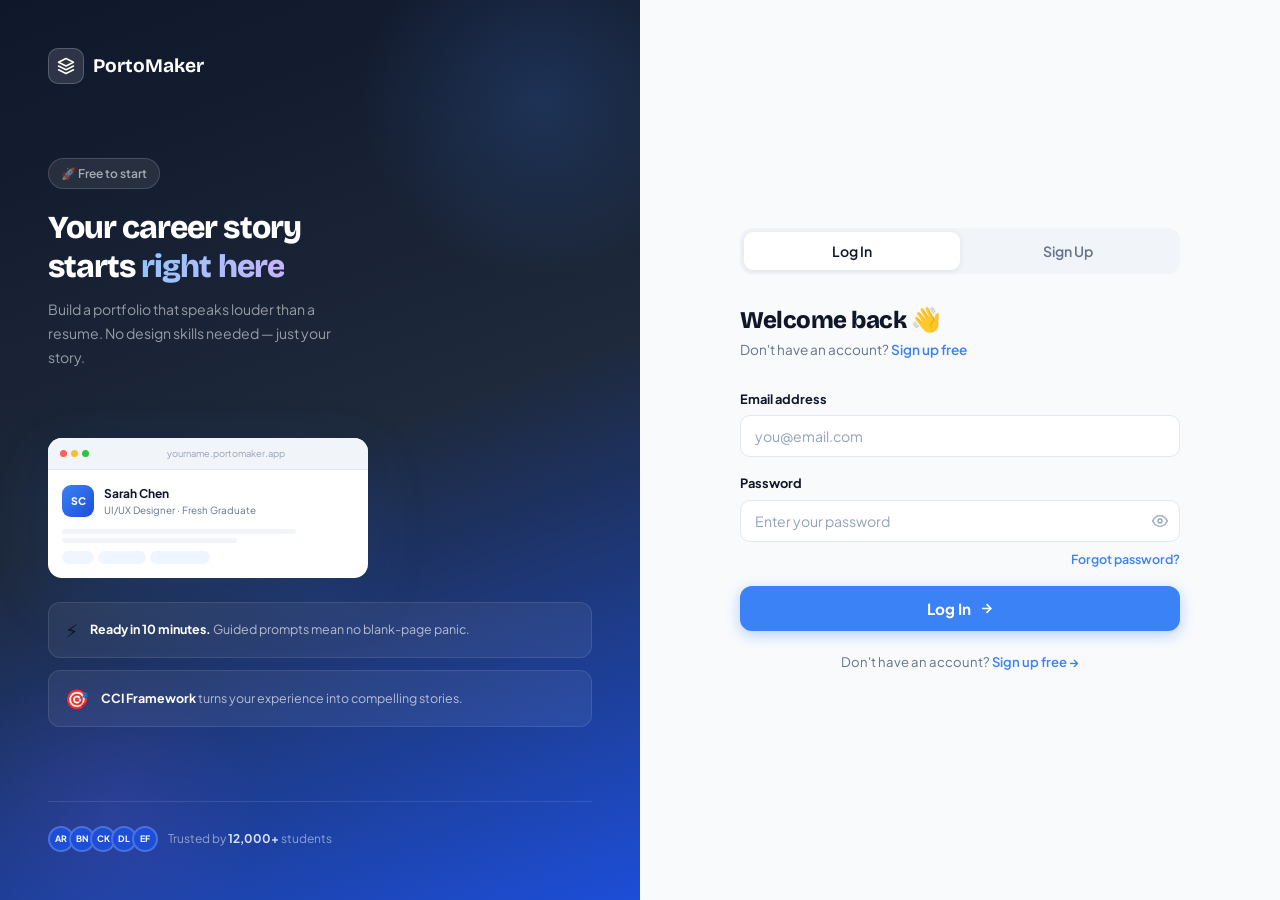
==== index.html @ b97ae179 "Add files via upload" ====
<!DOCTYPE html>
<html lang="en">
<head>
  <meta charset="UTF-8">
  <meta name="viewport" content="width=device-width, initial-scale=1.0">
  <title>Login / Sign Up — PortoMaker</title>
  <link rel="preconnect" href="https://fonts.googleapis.com">
  <link href="https://fonts.googleapis.com/css2?family=Plus+Jakarta+Sans:wght@300;400;500;600;700;800&family=Bricolage+Grotesque:opsz,wght@12..96,400;12..96,600;12..96,700;12..96,800&display=swap" rel="stylesheet">
  <link rel="stylesheet" href="style.css">
</head>
<body>
<div class="auth-wrap">

  <!-- LEFT SIDE -->
  <div class="auth-left">
    <a href="index.html" class="auth-logo">
      <div class="auth-logo-icon">
        <svg viewBox="0 0 24 24"><path d="M12 2L2 7l10 5 10-5-10-5zM2 17l10 5 10-5M2 12l10 5 10-5"/></svg>
      </div>
      PortoMaker
    </a>
    <div class="auth-left-content">
      <div class="auth-left-tag">🚀 Free to start</div>
      <h2 class="auth-left-title">Your career story<br>starts <span class="hi">right here</span></h2>
      <p class="auth-left-sub">Build a portfolio that speaks louder than a resume. No design skills needed — just your story.</p>
      <div class="auth-mockup">
        <div class="mock-bar-sm">
          <div class="mock-dots-sm">
            <div class="mock-dot-sm"></div>
            <div class="mock-dot-sm"></div>
            <div class="mock-dot-sm"></div>
          </div>
          <span style="font-size:0.58rem;color:var(--text-light);flex:1;text-align:center">yourname.portomaker.app</span>
        </div>
        <div class="mock-body-sm">
          <div class="mock-profile-row">
            <div class="mock-av">SC</div>
            <div>
              <div class="mock-pname">Sarah Chen</div>
              <div class="mock-prole">UI/UX Designer · Fresh Graduate</div>
            </div>
          </div>
          <div class="mock-bar-sm-line mock-bar-sm-line--80"></div>
          <div class="mock-bar-sm-line mock-bar-sm-line--60"></div>
          <div class="mock-chips-sm">
            <div class="mock-chip-sm mock-chip-sm--s"></div>
            <div class="mock-chip-sm mock-chip-sm--m"></div>
            <div class="mock-chip-sm mock-chip-sm--l"></div>
          </div>
        </div>
      </div>
      <div class="auth-social-proof" style="margin-top:24px">
        <div class="proof-item">
          <div class="proof-icon">⚡</div>
          <div class="proof-text"><strong>Ready in 10 minutes.</strong> Guided prompts mean no blank-page panic.</div>
        </div>
        <div class="proof-item">
          <div class="proof-icon">🎯</div>
          <div class="proof-text"><strong>CCI Framework</strong> turns your experience into compelling stories.</div>
        </div>
      </div>
    </div>
    <div class="auth-left-bottom">
      <div class="auth-avatars">
        <div class="auth-avatar-stack">
          <div class="auth-avatar-sm">AR</div>
          <div class="auth-avatar-sm">BN</div>
          <div class="auth-avatar-sm">CK</div>
          <div class="auth-avatar-sm">DL</div>
          <div class="auth-avatar-sm">EF</div>
        </div>
        <span class="auth-trust-text">Trusted by <strong>12,000+</strong> students</span>
      </div>
    </div>
  </div>

  <!-- RIGHT SIDE -->
  <div class="auth-right">
    <div class="auth-box">

      <!-- Tabs -->
      <div class="auth-tabs">
        <button class="auth-tab active" id="tabLogin" onclick="switchTab('login')">Log In</button>
        <button class="auth-tab" id="tabSignup" onclick="switchTab('signup')">Sign Up</button>
      </div>

      <!-- LOGIN FORM -->
      <div class="auth-form active" id="loginForm">
        <h2 class="auth-form-title">Welcome back 👋</h2>
        <p class="auth-form-sub">Don't have an account? <a href="#" onclick="switchTab('signup')">Sign up free</a></p>
        <div class="alert error" id="loginAlert"></div>
        <div class="input-group">
          <label class="input-label" for="loginEmail">Email address</label>
          <div class="input-wrap">
            <input class="input-field" type="email" id="loginEmail" placeholder="you@email.com" autocomplete="email">
          </div>
        </div>
        <div class="input-group">
          <label class="input-label" for="loginPassword">Password</label>
          <div class="input-wrap">
            <input class="input-field" type="password" id="loginPassword" placeholder="Enter your password" autocomplete="current-password">
            <span class="input-icon" onclick="togglePassword('loginPassword', this)">
              <svg fill="none" stroke="currentColor" stroke-width="2" viewBox="0 0 24 24">
                <path d="M1 12s4-8 11-8 11 8 11 8-4 8-11 8-11-8-11-8z"/><circle cx="12" cy="12" r="3"/>
              </svg>
            </span>
          </div>
        </div>
        <div class="forgot-row">
          <a href="#" class="forgot-link" onclick="handleForgotPassword(event)">Forgot password?</a>
        </div>
        <button class="btn-submit" id="loginBtn" onclick="handleLogin()">
          Log In
          <svg fill="none" stroke="currentColor" stroke-width="2.5" viewBox="0 0 24 24">
            <line x1="5" y1="12" x2="19" y2="12"/><polyline points="12 5 19 12 12 19"/>
          </svg>
        </button>
        <p class="auth-switch">Don't have an account? <a href="#" onclick="switchTab('signup')">Sign up free →</a></p>
      </div>

      <!-- SIGNUP FORM -->
      <div class="auth-form" id="signupForm">
        <h2 class="auth-form-title">Create your account ✦</h2>
        <p class="auth-form-sub">Already have an account? <a href="#" onclick="switchTab('login')">Log in</a></p>
        <div class="alert error" id="signupAlert"></div>
        <div id="signupFormInner">
          <div class="input-group row">
            <div>
              <label class="input-label" for="signupFirst">First name <span style="color:var(--red)">*</span></label>
              <input class="input-field" type="text" id="signupFirst" placeholder="Sarah" autocomplete="given-name">
            </div>
            <div>
              <label class="input-label" for="signupLast">Last name</label>
              <input class="input-field" type="text" id="signupLast" placeholder="Chen" autocomplete="family-name">
            </div>
          </div>
          <div class="input-group">
            <label class="input-label" for="signupEmail">Email address <span style="color:var(--red)">*</span></label>
            <div class="input-wrap">
              <input class="input-field" type="email" id="signupEmail" placeholder="you@email.com" autocomplete="email">
            </div>
          </div>
          <div class="input-group">
            <label class="input-label" for="signupPassword">Password <span style="color:var(--red)">*</span></label>
            <div class="input-wrap">
              <input class="input-field" type="password" id="signupPassword" placeholder="At least 8 characters" autocomplete="new-password" oninput="checkStrength(this.value)">
              <span class="input-icon" onclick="togglePassword('signupPassword', this)">
                <svg fill="none" stroke="currentColor" stroke-width="2" viewBox="0 0 24 24">
                  <path d="M1 12s4-8 11-8 11 8 11 8-4 8-11 8-11-8-11-8z"/><circle cx="12" cy="12" r="3"/>
                </svg>
              </span>
            </div>
            <div class="password-strength" id="strengthWrap" style="display:none">
              <div class="strength-bar"><div class="strength-fill" id="strengthFill"></div></div>
              <div class="strength-label" id="strengthLabel"></div>
            </div>
          </div>
          <div class="terms-row">
            <div class="terms-checkbox" id="termsCheck" onclick="toggleTerms()"></div>
            <p class="terms-text">I agree to PortoMaker's <a href="#">Terms of Service</a> and <a href="#">Privacy Policy</a>.</p>
          </div>
          <button class="btn-submit" id="signupBtn" onclick="handleSignup()">
            Create My Portfolio — Free
            <svg fill="none" stroke="currentColor" stroke-width="2.5" viewBox="0 0 24 24">
              <line x1="5" y1="12" x2="19" y2="12"/><polyline points="12 5 19 12 12 19"/>
            </svg>
          </button>
          <p class="auth-switch">Already have an account? <a href="#" onclick="switchTab('login')">Log in →</a></p>
        </div>
      </div><!-- /signupForm -->

    </div><!-- /auth-box -->
  </div><!-- /auth-right -->
</div><!-- /auth-wrap -->

<script src="app.js"></script>
</body>
</html>
---- style.css ----
/* ══════════════════════════════════
   CSS CUSTOM PROPERTIES
══════════════════════════════════ */
:root {
  --blue:        #3B82F6;
  --blue-light:  #93C5FD;
  --blue-xlight: #EFF6FF;
  --blue-dark:   #1D4ED8;
  --purple:      #8B5CF6;
  --green:       #10B981;
  --green-l:     #D1FAE5;
  --red:         #EF4444;
  --red-l:       #FEE2E2;
  --text:        #0F172A;
  --text-muted:  #64748B;
  --text-light:  #94A3B8;
  --white:       #FFFFFF;
  --gray-50:     #F8FAFC;
  --gray-100:    #F1F5F9;
  --gray-200:    #E2E8F0;
  --radius:      16px;
  --shadow-md:   0 8px 32px rgba(59,130,246,0.12), 0 4px 16px rgba(0,0,0,0.06);
  --shadow-lg:   0 20px 60px rgba(59,130,246,0.15), 0 8px 24px rgba(0,0,0,0.08);
}

/* ══════════════════════════════════
   RESET & BASE
══════════════════════════════════ */
*, *::before, *::after {
  box-sizing: border-box;
  margin: 0;
  padding: 0;
}

html, body {
  min-height: 100%;
}

body {
  font-family: 'Plus Jakarta Sans', 'Inter', system-ui, -apple-system, sans-serif;
  background: var(--gray-50);
  color: var(--text);
  line-height: 1.6;
  display: flex;
}

h1, h2, h3 {
  font-family: 'Bricolage Grotesque', 'Georgia', serif;
  line-height: 1.2;
}

/* ══════════════════════════════════
   ANIMATIONS
══════════════════════════════════ */
@keyframes fadeIn {
  from { opacity: 0; transform: translateY(12px); }
  to   { opacity: 1; transform: translateY(0); }
}

@keyframes floatUp {
  0%, 100% { transform: translateY(0); }
  50%       { transform: translateY(-7px); }
}

@keyframes shimmer {
  0%   { transform: translateX(-100%); }
  100% { transform: translateX(100%); }
}

@keyframes spin {
  from { transform: rotate(0deg); }
  to   { transform: rotate(360deg); }
}

/* ══════════════════════════════════
   LAYOUT
══════════════════════════════════ */
.auth-wrap {
  display: grid;
  grid-template-columns: 1fr 1fr;
  width: 100%;
  min-height: 100vh;
}

/* ══════════════════════════════════
   LEFT SIDE
══════════════════════════════════ */
.auth-left {
  background: linear-gradient(160deg, #0F172A 0%, #1E293B 50%, #1D4ED8 100%);
  padding: 48px;
  display: flex;
  flex-direction: column;
  position: relative;
  overflow: hidden;
}

.auth-left::before {
  content: '';
  position: absolute;
  top: -80px;
  right: -80px;
  width: 360px;
  height: 360px;
  background: radial-gradient(circle, rgba(59,130,246,0.18) 0%, transparent 70%);
  border-radius: 50%;
}

.auth-left::after {
  content: '';
  position: absolute;
  bottom: -60px;
  left: -40px;
  width: 300px;
  height: 300px;
  background: radial-gradient(circle, rgba(139,92,246,0.12) 0%, transparent 70%);
  border-radius: 50%;
}

/* Logo */
.auth-logo {
  display: flex;
  align-items: center;
  gap: 9px;
  font-family: 'Bricolage Grotesque', sans-serif;
  font-weight: 700;
  font-size: 1.2rem;
  color: white;
  text-decoration: none;
  position: relative;
  z-index: 1;
}

.auth-logo-icon {
  width: 36px;
  height: 36px;
  background: rgba(255,255,255,0.12);
  border: 1px solid rgba(255,255,255,0.2);
  border-radius: 10px;
  display: flex;
  align-items: center;
  justify-content: center;
}

.auth-logo-icon svg {
  width: 18px;
  height: 18px;
  fill: none;
  stroke: white;
  stroke-width: 2;
  stroke-linecap: round;
  stroke-linejoin: round;
}

/* Left content */
.auth-left-content {
  flex: 1;
  display: flex;
  flex-direction: column;
  justify-content: center;
  position: relative;
  z-index: 1;
  padding: 40px 0;
}

.auth-left-tag {
  display: inline-flex;
  align-items: center;
  gap: 6px;
  background: rgba(255,255,255,0.08);
  border: 1px solid rgba(255,255,255,0.15);
  padding: 5px 12px;
  border-radius: 100px;
  font-size: 0.75rem;
  font-weight: 600;
  color: rgba(255,255,255,0.6);
  margin-bottom: 20px;
  width: fit-content;
}

.auth-left-title {
  font-size: clamp(1.5rem, 2.5vw, 2rem);
  font-weight: 800;
  color: white;
  letter-spacing: -0.03em;
  margin-bottom: 12px;
  line-height: 1.2;
}

.auth-left-title .hi {
  background: linear-gradient(90deg, #93C5FD, #C4B5FD);
  -webkit-background-clip: text;
  -webkit-text-fill-color: transparent;
  background-clip: text;
}

.auth-left-sub {
  font-size: 0.88rem;
  color: rgba(255,255,255,0.55);
  line-height: 1.7;
  margin-bottom: 36px;
  max-width: 320px;
}

/* Social proof */
.auth-social-proof {
  display: flex;
  flex-direction: column;
  gap: 12px;
}

.proof-item {
  display: flex;
  align-items: center;
  gap: 12px;
  background: rgba(255,255,255,0.06);
  border: 1px solid rgba(255,255,255,0.1);
  border-radius: 12px;
  padding: 12px 16px;
}

.proof-icon {
  font-size: 1.2rem;
  flex-shrink: 0;
}

.proof-text {
  font-size: 0.78rem;
  color: rgba(255,255,255,0.65);
  line-height: 1.4;
}

.proof-text strong {
  color: white;
}

/* ══════════════════════════════════
   PORTFOLIO MOCKUP
══════════════════════════════════ */
.auth-mockup {
  margin-top: 32px;
  background: white;
  border-radius: 14px;
  overflow: hidden;
  box-shadow: var(--shadow-lg);
  animation: floatUp 5s ease-in-out infinite;
  max-width: 320px;
}

.mock-bar-sm {
  background: var(--gray-100);
  padding: 8px 12px;
  display: flex;
  align-items: center;
  gap: 6px;
  border-bottom: 1px solid var(--gray-200);
}

.mock-dots-sm {
  display: flex;
  gap: 4px;
}

.mock-dot-sm {
  width: 7px;
  height: 7px;
  border-radius: 50%;
}

.mock-dot-sm:nth-child(1) { background: #FF5F57; }
.mock-dot-sm:nth-child(2) { background: #FFBD2E; }
.mock-dot-sm:nth-child(3) { background: #28C840; }

.mock-body-sm {
  padding: 14px;
}

.mock-profile-row {
  display: flex;
  align-items: center;
  gap: 10px;
  margin-bottom: 10px;
}

.mock-av {
  width: 32px;
  height: 32px;
  border-radius: 9px;
  background: linear-gradient(135deg, #3B82F6, #1D4ED8);
  display: flex;
  align-items: center;
  justify-content: center;
  font-size: 0.65rem;
  font-weight: 800;
  color: white;
}

.mock-pname {
  font-size: 0.75rem;
  font-weight: 700;
  color: var(--text);
}

.mock-prole {
  font-size: 0.62rem;
  color: var(--text-muted);
}

.mock-bar-sm-line {
  height: 5px;
  border-radius: 100px;
  background: var(--gray-100);
  margin-bottom: 4px;
}

.mock-bar-sm-line--80 { width: 80%; }
.mock-bar-sm-line--60 { width: 60%; }

.mock-chips-sm {
  display: flex;
  gap: 4px;
  margin-top: 8px;
}

.mock-chip-sm {
  height: 13px;
  border-radius: 100px;
  background: var(--blue-xlight);
}

.mock-chip-sm--s { width: 32px; }
.mock-chip-sm--m { width: 48px; }
.mock-chip-sm--l { width: 60px; }

/* Left bottom */
.auth-left-bottom {
  position: relative;
  z-index: 1;
  border-top: 1px solid rgba(255,255,255,0.1);
  padding-top: 24px;
}

.auth-avatars {
  display: flex;
  align-items: center;
  gap: 10px;
}

.auth-avatar-stack {
  display: flex;
}

.auth-avatar-sm {
  width: 26px;
  height: 26px;
  border-radius: 50%;
  border: 2px solid rgba(255,255,255,0.2);
  background: var(--blue-dark);
  font-size: 0.55rem;
  font-weight: 700;
  color: white;
  display: flex;
  align-items: center;
  justify-content: center;
  margin-left: -5px;
}

.auth-avatar-sm:first-child {
  margin-left: 0;
}

.auth-trust-text {
  font-size: 0.75rem;
  color: rgba(255,255,255,0.5);
}

.auth-trust-text strong {
  color: rgba(255,255,255,0.85);
}

/* ══════════════════════════════════
   RIGHT SIDE
══════════════════════════════════ */
.auth-right {
  display: flex;
  align-items: center;
  justify-content: center;
  padding: 48px 52px;
  overflow-y: auto;
}

.auth-box {
  width: 100%;
  max-width: 440px;
  animation: fadeIn 0.5s ease;
}

/* ══════════════════════════════════
   TABS
══════════════════════════════════ */
.auth-tabs {
  display: flex;
  background: var(--gray-100);
  border-radius: 12px;
  padding: 4px;
  margin-bottom: 32px;
}

.auth-tab {
  flex: 1;
  padding: 10px;
  border-radius: 9px;
  font-family: 'Plus Jakarta Sans', sans-serif;
  font-size: 0.88rem;
  font-weight: 600;
  border: none;
  cursor: pointer;
  transition: all 0.2s;
  background: transparent;
  color: var(--text-muted);
}

.auth-tab.active {
  background: white;
  color: var(--text);
  box-shadow: 0 1px 6px rgba(0,0,0,0.08);
}

/* ══════════════════════════════════
   FORMS
══════════════════════════════════ */
.auth-form {
  display: none;
}

.auth-form.active {
  display: block;
  animation: fadeIn 0.35s ease;
}

.auth-form-title {
  font-size: 1.5rem;
  font-weight: 800;
  color: var(--text);
  letter-spacing: -0.02em;
  margin-bottom: 4px;
}

.auth-form-sub {
  font-size: 0.85rem;
  color: var(--text-muted);
  margin-bottom: 28px;
}

.auth-form-sub a {
  color: var(--blue);
  text-decoration: none;
  font-weight: 600;
}

/* Social buttons */
.social-btns {
  display: flex;
  flex-direction: column;
  gap: 10px;
  margin-bottom: 24px;
}

.social-btn {
  display: flex;
  align-items: center;
  justify-content: center;
  gap: 10px;
  padding: 11px 16px;
  border-radius: 12px;
  font-family: 'Plus Jakarta Sans', sans-serif;
  font-size: 0.88rem;
  font-weight: 600;
  color: var(--text);
  background: white;
  border: 1.5px solid var(--gray-200);
  cursor: pointer;
  transition: all 0.2s;
  width: 100%;
}

.social-btn:hover {
  background: var(--gray-50);
  box-shadow: 0 2px 8px rgba(0,0,0,0.06);
}

.social-btn:disabled {
  opacity: 0.6;
  cursor: not-allowed;
}

.social-btn svg {
  width: 18px;
  height: 18px;
  flex-shrink: 0;
}

/* Divider */
.divider {
  display: flex;
  align-items: center;
  gap: 12px;
  margin-bottom: 24px;
}

.divider-line {
  flex: 1;
  height: 1px;
  background: var(--gray-200);
}

.divider-text {
  font-size: 0.75rem;
  color: var(--text-light);
  font-weight: 500;
}

/* ══════════════════════════════════
   INPUT FIELDS
══════════════════════════════════ */
.input-group {
  margin-bottom: 16px;
}

.input-group.row {
  display: grid;
  grid-template-columns: 1fr 1fr;
  gap: 12px;
}

.input-label {
  display: block;
  font-size: 0.8rem;
  font-weight: 700;
  color: var(--text);
  margin-bottom: 6px;
}

.input-wrap {
  position: relative;
}

.input-field {
  width: 100%;
  padding: 11px 14px;
  border-radius: 10px;
  border: 1.5px solid var(--gray-200);
  font-family: 'Plus Jakarta Sans', sans-serif;
  font-size: 0.88rem;
  color: var(--text);
  background: white;
  outline: none;
  transition: all 0.2s;
}

.input-field:focus {
  border-color: var(--blue);
  box-shadow: 0 0 0 3px rgba(59,130,246,0.1);
}

.input-field::placeholder {
  color: var(--text-light);
}

.input-field.error {
  border-color: var(--red);
  box-shadow: 0 0 0 3px rgba(239,68,68,0.1);
}

.input-icon {
  position: absolute;
  right: 12px;
  top: 50%;
  transform: translateY(-50%);
  color: var(--text-light);
  cursor: pointer;
  display: flex;
  align-items: center;
}

.input-icon svg {
  width: 16px;
  height: 16px;
}

.input-hint {
  font-size: 0.72rem;
  color: var(--text-light);
  margin-top: 4px;
}

.input-error {
  font-size: 0.72rem;
  color: var(--red);
  margin-top: 4px;
  display: none;
}

/* ══════════════════════════════════
   PASSWORD STRENGTH
══════════════════════════════════ */
.password-strength {
  margin-top: 8px;
}

.strength-bar {
  height: 3px;
  background: var(--gray-200);
  border-radius: 100px;
  margin-bottom: 5px;
  overflow: hidden;
}

.strength-fill {
  height: 100%;
  border-radius: 100px;
  width: 0;
  transition: width 0.3s, background 0.3s;
}

.strength-label {
  font-size: 0.72rem;
  color: var(--text-light);
}

/* ══════════════════════════════════
   TERMS CHECKBOX
══════════════════════════════════ */
.terms-row {
  display: flex;
  align-items: flex-start;
  gap: 10px;
  margin-bottom: 20px;
}

.terms-checkbox {
  width: 18px;
  height: 18px;
  border-radius: 5px;
  border: 1.5px solid var(--gray-200);
  background: white;
  cursor: pointer;
  flex-shrink: 0;
  margin-top: 1px;
  display: flex;
  align-items: center;
  justify-content: center;
  transition: all 0.2s;
  font-size: 0.65rem;
  color: white;
}

.terms-checkbox.checked {
  background: var(--blue);
  border-color: var(--blue);
}

.terms-checkbox.checked::after {
  content: '✓';
  font-size: 0.65rem;
  font-weight: 700;
}

.terms-text {
  font-size: 0.78rem;
  color: var(--text-muted);
  line-height: 1.5;
}

.terms-text a {
  color: var(--blue);
  text-decoration: none;
}

/* ══════════════════════════════════
   FORGOT PASSWORD
══════════════════════════════════ */
.forgot-row {
  display: flex;
  justify-content: flex-end;
  margin-top: -8px;
  margin-bottom: 16px;
}

.forgot-link {
  font-size: 0.78rem;
  color: var(--blue);
  text-decoration: none;
  font-weight: 600;
}

.forgot-link:hover {
  text-decoration: underline;
}

/* ══════════════════════════════════
   SUBMIT BUTTON
══════════════════════════════════ */
.btn-submit {
  width: 100%;
  padding: 13px;
  border-radius: 12px;
  font-family: 'Plus Jakarta Sans', sans-serif;
  font-size: 0.95rem;
  font-weight: 700;
  color: white;
  background: var(--blue);
  border: none;
  cursor: pointer;
  transition: all 0.2s;
  display: flex;
  align-items: center;
  justify-content: center;
  gap: 8px;
  box-shadow: 0 4px 14px rgba(59,130,246,0.35);
  position: relative;
  overflow: hidden;
  margin-bottom: 0;
}

.btn-submit::after {
  content: '';
  position: absolute;
  top: 0;
  left: -100%;
  width: 60%;
  height: 100%;
  background: linear-gradient(90deg, transparent, rgba(255,255,255,0.15), transparent);
  transform: skewX(-15deg);
}

.btn-submit:hover {
  background: var(--blue-dark);
  transform: translateY(-1px);
  box-shadow: 0 6px 20px rgba(59,130,246,0.4);
}

.btn-submit:hover::after {
  animation: shimmer 0.8s ease;
}

.btn-submit:disabled {
  opacity: 0.7;
  cursor: not-allowed;
  transform: none;
}

.btn-submit svg {
  width: 15px;
  height: 15px;
  flex-shrink: 0;
}

.auth-switch {
  text-align: center;
  margin-top: 20px;
  font-size: 0.82rem;
  color: var(--text-muted);
}

.auth-switch a {
  color: var(--blue);
  font-weight: 600;
  text-decoration: none;
}

/* ══════════════════════════════════
   ALERT BOX
══════════════════════════════════ */
.alert {
  padding: 10px 13px;
  border-radius: 8px;
  font-size: 0.78rem;
  font-weight: 600;
  margin-bottom: 16px;
  display: none;
  align-items: center;
  gap: 8px;
}

.alert.show {
  display: flex;
}

.alert.error {
  background: var(--red-l);
  color: var(--red);
  border: 1px solid rgba(239,68,68,0.2);
}

.alert.success {
  background: var(--green-l);
  color: var(--green);
  border: 1px solid rgba(16,185,129,0.2);
}

/* ══════════════════════════════════
   SPINNER
══════════════════════════════════ */
.spinner {
  width: 14px;
  height: 14px;
  border: 2px solid rgba(255,255,255,0.4);
  border-top-color: white;
  border-radius: 50%;
  animation: spin 0.7s linear infinite;
  flex-shrink: 0;
}

/* ══════════════════════════════════
   SUCCESS SCREEN
══════════════════════════════════ */
.success-screen {
  display: none;
  text-align: center;
  padding: 20px 0;
}

.success-screen.show {
  display: block;
}

.success-icon {
  font-size: 3rem;
  margin-bottom: 12px;
}

.success-title {
  font-size: 1.2rem;
  font-weight: 800;
  margin-bottom: 6px;
}

.success-sub {
  font-size: 0.82rem;
  color: var(--text-muted);
  line-height: 1.6;
}

/* ══════════════════════════════════
   RESPONSIVE
══════════════════════════════════ */
@media (max-width: 900px) {
  .auth-wrap {
    grid-template-columns: 1fr;
  }

  .auth-left {
    display: none;
  }

  .auth-right {
    padding: 40px 28px;
  }
}

@media (max-width: 480px) {
  .auth-right {
    padding: 32px 20px;
  }

  .input-group.row {
    grid-template-columns: 1fr;
  }
}


/* ══════════════════════════════════════════════════════
   DASHBOARD STYLES
══════════════════════════════════════════════════════ */

/* ── Additional Variables ── */
:root {
  --blue-xlight:    #EFF6FF;
  --purple:         #8B5CF6;
  --purple-light:   #EDE9FE;
  --green:          #10B981;
  --green-light:    #D1FAE5;
  --orange:         #F59E0B;
  --orange-light:   #FEF3C7;
  --sidebar-w:      240px;
  --topbar-h:       60px;
  --shadow-sm:      0 1px 4px rgba(0,0,0,0.06);
  --shadow-card:    0 4px 24px rgba(0,0,0,0.06);
}

/* ── Animations ── */
@keyframes fadeUp {
  from { opacity: 0; transform: translateY(16px); }
  to   { opacity: 1; transform: translateY(0); }
}
@keyframes pulseDot {
  0%, 100% { opacity: 1; }
  50%       { opacity: 0.4; }
}
@keyframes toastIn {
  from { opacity: 0; transform: translateY(12px); }
  to   { opacity: 1; transform: translateY(0); }
}

/* ══════════════════════════════════
   APP SHELL
══════════════════════════════════ */
.app-shell {
  display: grid;
  grid-template-columns: var(--sidebar-w) 1fr;
  grid-template-rows: var(--topbar-h) auto;
  min-height: 100vh;
  width: 100%;
  align-items: start;
}

/* ══════════════════════════════════
   SIDEBAR
══════════════════════════════════ */
.sidebar {
  grid-column: 1;
  grid-row: 1 / 3;
  background: white;
  border-right: 1px solid var(--gray-200);
  display: flex;
  flex-direction: column;
  height: 100vh;
  position: sticky;
  top: 0;
  overflow-y: auto;
  z-index: 10;
}

.sidebar-logo {
  display: flex;
  align-items: center;
  gap: 9px;
  padding: 20px 18px;
  font-family: 'Bricolage Grotesque', sans-serif;
  font-weight: 700;
  font-size: 1.05rem;
  color: var(--text);
  text-decoration: none;
  border-bottom: 1px solid var(--gray-100);
}

.sidebar-logo-icon {
  width: 30px;
  height: 30px;
  background: var(--blue);
  border-radius: 8px;
  display: flex;
  align-items: center;
  justify-content: center;
}

.sidebar-logo-icon svg {
  width: 15px;
  height: 15px;
  fill: none;
  stroke: white;
  stroke-width: 2;
  stroke-linecap: round;
  stroke-linejoin: round;
}

.sidebar-logo-text {
  font-family: 'Bricolage Grotesque', sans-serif;
}

.sidebar-body {
  flex: 1;
  padding: 16px 12px;
  display: flex;
  flex-direction: column;
  gap: 4px;
}

.sidebar-section {
  margin-bottom: 8px;
}

.sidebar-section-label {
  font-size: 0.68rem;
  font-weight: 700;
  color: var(--text-light);
  letter-spacing: 0.08em;
  text-transform: uppercase;
  padding: 0 8px;
  margin-bottom: 4px;
  margin-top: 12px;
}

.sidebar-link {
  display: flex;
  align-items: center;
  gap: 9px;
  padding: 8px 10px;
  border-radius: 9px;
  font-size: 0.83rem;
  font-weight: 600;
  color: var(--text-muted);
  text-decoration: none;
  cursor: pointer;
  border: none;
  background: transparent;
  width: 100%;
  text-align: left;
  transition: all 0.18s;
  font-family: 'Plus Jakarta Sans', sans-serif;
}

.sidebar-link svg {
  width: 15px;
  height: 15px;
  flex-shrink: 0;
  stroke: currentColor;
}

.sidebar-link:hover {
  background: var(--gray-100);
  color: var(--text);
}

.sidebar-link.active {
  background: var(--blue-xlight);
  color: var(--blue);
}

.sidebar-badge {
  margin-left: auto;
  font-size: 0.68rem;
  font-weight: 700;
  background: var(--gray-100);
  color: var(--text-muted);
  padding: 2px 7px;
  border-radius: 100px;
}

.sidebar-badge--green {
  background: var(--green-light);
  color: var(--green);
}

.sidebar-badge--orange {
  background: var(--orange-light);
  color: var(--orange);
}

.add-new-btn {
  color: var(--blue);
  border: 1.5px dashed var(--gray-200);
}

.add-new-btn:hover {
  border-color: var(--blue);
  background: var(--blue-xlight);
}

/* Sidebar footer */
.sidebar-footer {
  border-top: 1px solid var(--gray-100);
  padding: 14px 12px;
}

.sidebar-user {
  display: flex;
  align-items: center;
  gap: 10px;
  padding: 8px;
  border-radius: 10px;
  text-decoration: none;
  transition: background 0.18s;
  cursor: pointer;
}

.sidebar-user:hover {
  background: var(--gray-100);
}

.sidebar-user-av {
  width: 32px;
  height: 32px;
  border-radius: 9px;
  background: linear-gradient(135deg, var(--blue), var(--blue-dark));
  font-size: 0.68rem;
  font-weight: 800;
  color: white;
  display: flex;
  align-items: center;
  justify-content: center;
  flex-shrink: 0;
}

.sidebar-user-name {
  font-size: 0.8rem;
  font-weight: 700;
  color: var(--text);
  white-space: nowrap;
  overflow: hidden;
  text-overflow: ellipsis;
}

.sidebar-user-plan {
  display: flex;
  align-items: center;
  gap: 5px;
  font-size: 0.7rem;
  color: var(--text-light);
}

.plan-dot {
  width: 6px;
  height: 6px;
  border-radius: 50%;
  background: var(--green);
  animation: pulseDot 2s ease-in-out infinite;
}

/* ══════════════════════════════════
   TOPBAR
══════════════════════════════════ */
.topbar {
  grid-column: 2;
  grid-row: 1;
  height: var(--topbar-h);
  background: white;
  border-bottom: 1px solid var(--gray-200);
  display: flex;
  align-items: center;
  justify-content: space-between;
  padding: 0 28px;
  position: sticky;
  top: 0;
  z-index: 9;
}

.topbar-title {
  font-family: 'Bricolage Grotesque', sans-serif;
  font-size: 1rem;
  font-weight: 700;
  color: var(--text);
}

.topbar-right {
  display: flex;
  align-items: center;
  gap: 8px;
}

.topbar-btn {
  width: 34px;
  height: 34px;
  border-radius: 9px;
  border: 1px solid var(--gray-200);
  background: white;
  cursor: pointer;
  display: flex;
  align-items: center;
  justify-content: center;
  color: var(--text-muted);
  position: relative;
  transition: all 0.18s;
}

.topbar-btn svg {
  width: 16px;
  height: 16px;
}

.topbar-btn:hover {
  background: var(--gray-100);
  color: var(--text);
}

.notif-dot {
  position: absolute;
  top: 6px;
  right: 6px;
  width: 7px;
  height: 7px;
  border-radius: 50%;
  background: var(--red);
  border: 1.5px solid white;
}

.btn-new-portfolio {
  display: flex;
  align-items: center;
  gap: 6px;
  padding: 8px 14px;
  border-radius: 10px;
  background: var(--blue);
  color: white;
  border: none;
  font-family: 'Plus Jakarta Sans', sans-serif;
  font-size: 0.82rem;
  font-weight: 700;
  cursor: pointer;
  transition: all 0.18s;
  box-shadow: 0 2px 10px rgba(59,130,246,0.3);
}

.btn-new-portfolio svg {
  width: 14px;
  height: 14px;
}

.btn-new-portfolio:hover {
  background: var(--blue-dark);
  transform: translateY(-1px);
}

/* ══════════════════════════════════
   MAIN CONTENT
══════════════════════════════════ */
.main-content {
  grid-column: 2;
  grid-row: 2;
  padding: 28px;
  background: var(--gray-50);
  min-height: 0;
}

/* ── Welcome Banner ── */
.welcome-banner {
  background: linear-gradient(135deg, #0F172A 0%, #1E3A8A 60%, #1D4ED8 100%);
  border-radius: 18px;
  padding: 28px 32px;
  display: flex;
  align-items: center;
  justify-content: space-between;
  margin-bottom: 24px;
  animation: fadeUp 0.5s ease both;
  overflow: hidden;
  position: relative;
}

.welcome-banner::before {
  content: '';
  position: absolute;
  top: -60px;
  right: -60px;
  width: 220px;
  height: 220px;
  background: radial-gradient(circle, rgba(59,130,246,0.2) 0%, transparent 70%);
  border-radius: 50%;
}

.welcome-greeting {
  display: flex;
  align-items: center;
  gap: 6px;
  font-size: 0.78rem;
  color: rgba(255,255,255,0.55);
  margin-bottom: 4px;
}

.welcome-name {
  font-family: 'Bricolage Grotesque', sans-serif;
  font-size: 1.4rem;
  font-weight: 800;
  color: white;
  margin-bottom: 6px;
}

.welcome-sub {
  font-size: 0.8rem;
  color: rgba(255,255,255,0.5);
}

.welcome-actions {
  display: flex;
  gap: 10px;
  flex-shrink: 0;
}

.btn-banner-primary {
  padding: 10px 18px;
  border-radius: 10px;
  background: white;
  color: var(--blue-dark);
  border: none;
  font-family: 'Plus Jakarta Sans', sans-serif;
  font-size: 0.83rem;
  font-weight: 700;
  cursor: pointer;
  transition: all 0.18s;
  white-space: nowrap;
}

.btn-banner-primary:hover {
  transform: translateY(-1px);
  box-shadow: 0 4px 12px rgba(0,0,0,0.15);
}

.btn-banner-outline {
  display: flex;
  align-items: center;
  gap: 5px;
  padding: 10px 18px;
  border-radius: 10px;
  background: rgba(255,255,255,0.1);
  border: 1px solid rgba(255,255,255,0.2);
  color: rgba(255,255,255,0.85);
  font-family: 'Plus Jakarta Sans', sans-serif;
  font-size: 0.83rem;
  font-weight: 600;
  cursor: pointer;
  text-decoration: none;
  transition: all 0.18s;
  white-space: nowrap;
}

.btn-banner-outline:hover {
  background: rgba(255,255,255,0.18);
}

/* ── Stats Row ── */
.stats-row {
  display: grid;
  grid-template-columns: repeat(4, 1fr);
  gap: 16px;
  margin-bottom: 24px;
}

.stat-card {
  background: white;
  border-radius: 14px;
  padding: 18px 20px;
  box-shadow: var(--shadow-card);
  animation: fadeUp 0.5s ease both;
  border: 1px solid var(--gray-200);
}

.stat-header {
  display: flex;
  align-items: center;
  justify-content: space-between;
  margin-bottom: 12px;
}

.stat-icon {
  width: 34px;
  height: 34px;
  border-radius: 9px;
  display: flex;
  align-items: center;
  justify-content: center;
}

.stat-icon svg {
  width: 16px;
  height: 16px;
}

.stat-icon--blue   { background: var(--blue-xlight);   color: var(--blue); }
.stat-icon--green  { background: var(--green-light);   color: var(--green); }
.stat-icon--purple { background: var(--purple-light);  color: var(--purple); }
.stat-icon--orange { background: var(--orange-light);  color: var(--orange); }

.stat-trend {
  display: flex;
  align-items: center;
  gap: 3px;
  font-size: 0.72rem;
  font-weight: 700;
  padding: 3px 8px;
  border-radius: 100px;
}

.stat-trend svg {
  width: 10px;
  height: 10px;
}

.stat-trend--up   { background: var(--green-light); color: var(--green); }
.stat-trend--down { background: var(--orange-light); color: var(--orange); }

.stat-value {
  font-family: 'Bricolage Grotesque', sans-serif;
  font-size: 1.7rem;
  font-weight: 800;
  color: var(--text);
  line-height: 1;
  margin-bottom: 4px;
}

.stat-label {
  font-size: 0.72rem;
  color: var(--text-light);
  font-weight: 600;
}

/* ── Dashboard Grid ── */
.dash-grid {
  display: grid;
  grid-template-columns: 1fr 360px;
  gap: 20px;
  align-items: start;
}

/* ── Section Header ── */
.section-header {
  display: flex;
  align-items: center;
  justify-content: space-between;
  margin-bottom: 12px;
}

.section-title {
  font-family: 'Bricolage Grotesque', sans-serif;
  font-size: 0.95rem;
  font-weight: 700;
  color: var(--text);
}

.section-action {
  font-size: 0.78rem;
  font-weight: 600;
  color: var(--blue);
  background: none;
  border: none;
  cursor: pointer;
  font-family: 'Plus Jakarta Sans', sans-serif;
}

.section-action:hover {
  text-decoration: underline;
}

/* ── Active Portfolio Card ── */
.active-port-card {
  background: white;
  border-radius: 16px;
  border: 1px solid var(--gray-200);
  box-shadow: var(--shadow-card);
  overflow: hidden;
  animation: fadeUp 0.5s ease both;
}

.port-card-header {
  display: flex;
  align-items: center;
  justify-content: space-between;
  padding: 16px 18px;
  border-bottom: 1px solid var(--gray-100);
}

.port-card-title-row {
  display: flex;
  align-items: center;
  gap: 8px;
}

.port-status-dot {
  width: 8px;
  height: 8px;
  border-radius: 50%;
}

.port-status-dot--live {
  background: var(--green);
  animation: pulseDot 2s ease-in-out infinite;
}

.port-card-name {
  font-size: 0.88rem;
  font-weight: 700;
  color: var(--text);
}

.port-status-chip {
  font-size: 0.68rem;
  font-weight: 700;
  padding: 2px 8px;
  border-radius: 100px;
}

.port-status-chip--live {
  background: var(--green-light);
  color: var(--green);
}

.port-card-actions {
  display: flex;
  align-items: center;
  gap: 6px;
}

.btn-icon-sm {
  width: 30px;
  height: 30px;
  border-radius: 8px;
  border: 1px solid var(--gray-200);
  background: white;
  cursor: pointer;
  display: flex;
  align-items: center;
  justify-content: center;
  color: var(--text-muted);
  transition: all 0.18s;
}

.btn-icon-sm svg {
  width: 13px;
  height: 13px;
}

.btn-icon-sm:hover {
  background: var(--gray-100);
  color: var(--text);
}

.btn-edit {
  display: flex;
  align-items: center;
  gap: 5px;
  padding: 6px 12px;
  border-radius: 8px;
  background: var(--blue);
  color: white;
  border: none;
  font-family: 'Plus Jakarta Sans', sans-serif;
  font-size: 0.78rem;
  font-weight: 700;
  cursor: pointer;
  transition: all 0.18s;
}

.btn-edit svg {
  width: 12px;
  height: 12px;
}

.btn-edit:hover {
  background: var(--blue-dark);
}

/* Preview area */
.port-preview-area {
  padding: 16px 18px;
  background: var(--gray-50);
  border-bottom: 1px solid var(--gray-100);
}

.port-browser-mock {
  background: white;
  border-radius: 10px;
  overflow: hidden;
  border: 1px solid var(--gray-200);
  box-shadow: var(--shadow-sm);
}

.browser-bar {
  background: var(--gray-100);
  padding: 7px 12px;
  display: flex;
  align-items: center;
  gap: 8px;
  border-bottom: 1px solid var(--gray-200);
}

.browser-dots {
  display: flex;
  gap: 4px;
}

.browser-dot {
  width: 7px;
  height: 7px;
  border-radius: 50%;
  background: var(--gray-200);
}

.browser-dot:nth-child(1) { background: #FF5F57; }
.browser-dot:nth-child(2) { background: #FFBD2E; }
.browser-dot:nth-child(3) { background: #28C840; }

.browser-url {
  flex: 1;
  background: white;
  border: 1px solid var(--gray-200);
  border-radius: 5px;
  padding: 3px 10px;
  font-size: 0.65rem;
  color: var(--text-muted);
  display: flex;
  align-items: center;
  gap: 5px;
}

.browser-url svg {
  width: 9px;
  height: 9px;
  color: var(--green);
}

.browser-body {
  padding: 12px;
}

.b-profile-row {
  display: flex;
  align-items: center;
  gap: 8px;
  margin-bottom: 10px;
}

.b-avatar {
  width: 28px;
  height: 28px;
  border-radius: 7px;
  background: linear-gradient(135deg, var(--blue), var(--blue-dark));
  font-size: 0.6rem;
  font-weight: 800;
  color: white;
  display: flex;
  align-items: center;
  justify-content: center;
  flex-shrink: 0;
}

.b-name {
  font-size: 0.72rem;
  font-weight: 700;
  color: var(--text);
}

.b-role {
  font-size: 0.6rem;
  color: var(--text-muted);
}

.b-line {
  height: 5px;
  background: var(--gray-100);
  border-radius: 100px;
  margin-bottom: 5px;
}

.b-line--full { width: 100%; }
.b-line--80   { width: 80%; }
.b-line--60   { width: 60%; }

.b-chips {
  display: flex;
  gap: 5px;
  margin-top: 8px;
}

.b-chip {
  height: 12px;
  border-radius: 100px;
  background: var(--blue-xlight);
}

.b-chip--sm { width: 30px; }
.b-chip--md { width: 44px; }
.b-chip--lg { width: 56px; }

/* Card footer */
.port-card-footer {
  padding: 14px 18px;
  display: flex;
  align-items: center;
  justify-content: space-between;
  gap: 10px;
}

.port-link-row {
  display: flex;
  align-items: center;
  gap: 8px;
  flex: 1;
  min-width: 0;
}

.port-link-box {
  font-size: 0.72rem;
  color: var(--text-muted);
  background: var(--gray-50);
  border: 1px solid var(--gray-200);
  border-radius: 7px;
  padding: 5px 10px;
  white-space: nowrap;
  overflow: hidden;
  text-overflow: ellipsis;
  flex: 1;
}

.btn-copy {
  padding: 6px 12px;
  border-radius: 8px;
  border: 1px solid var(--gray-200);
  background: white;
  font-family: 'Plus Jakarta Sans', sans-serif;
  font-size: 0.72rem;
  font-weight: 600;
  color: var(--text);
  cursor: pointer;
  transition: all 0.18s;
  white-space: nowrap;
}

.btn-copy:hover {
  background: var(--gray-100);
}

/* ── Portfolio List ── */
.portfolio-list {
  background: white;
  border-radius: 14px;
  border: 1px solid var(--gray-200);
  overflow: hidden;
  margin-bottom: 16px;
  box-shadow: var(--shadow-card);
  animation: fadeUp 0.5s ease both;
}

.portfolio-item {
  display: flex;
  align-items: center;
  gap: 12px;
  padding: 14px 16px;
  border-bottom: 1px solid var(--gray-100);
  transition: background 0.18s;
}

.portfolio-item:last-child {
  border-bottom: none;
}

.portfolio-item:hover {
  background: var(--gray-50);
}

.portfolio-item.active-item {
  background: var(--blue-xlight);
}

.port-item-icon {
  width: 34px;
  height: 34px;
  border-radius: 9px;
  display: flex;
  align-items: center;
  justify-content: center;
  font-size: 1rem;
  flex-shrink: 0;
}

.port-item-icon--blue   { background: var(--blue-xlight); }
.port-item-icon--purple { background: var(--purple-light); }

.port-item-info {
  flex: 1;
  min-width: 0;
}

.port-item-name {
  font-size: 0.83rem;
  font-weight: 700;
  color: var(--text);
  margin-bottom: 2px;
}

.port-item-meta {
  font-size: 0.7rem;
  color: var(--text-light);
  display: flex;
  align-items: center;
  gap: 5px;
}

.port-item-dot {
  width: 3px;
  height: 3px;
  border-radius: 50%;
  background: var(--text-light);
}

.port-item-actions {
  display: flex;
  gap: 6px;
}

.btn-port-action {
  padding: 5px 12px;
  border-radius: 7px;
  font-family: 'Plus Jakarta Sans', sans-serif;
  font-size: 0.72rem;
  font-weight: 600;
  cursor: pointer;
  border: 1px solid var(--gray-200);
  background: white;
  color: var(--text-muted);
  transition: all 0.18s;
}

.btn-port-action:hover {
  background: var(--gray-100);
}

.btn-port-action--primary {
  background: var(--blue);
  color: white;
  border-color: var(--blue);
}

.btn-port-action--primary:hover {
  background: var(--blue-dark);
  border-color: var(--blue-dark);
}

/* ── Add Portfolio Card ── */
.add-portfolio-card {
  display: flex;
  align-items: center;
  gap: 12px;
  padding: 16px;
  background: white;
  border: 2px dashed var(--gray-200);
  border-radius: 14px;
  cursor: pointer;
  transition: all 0.18s;
  animation: fadeUp 0.5s ease both;
  animation-delay: 0.45s;
}

.add-portfolio-card:hover {
  border-color: var(--blue);
  background: var(--blue-xlight);
}

.add-icon {
  width: 36px;
  height: 36px;
  border-radius: 9px;
  background: var(--gray-100);
  display: flex;
  align-items: center;
  justify-content: center;
  font-size: 1.1rem;
  color: var(--text-muted);
  flex-shrink: 0;
}

.add-text {
  font-size: 0.83rem;
  font-weight: 700;
  color: var(--text);
}

.add-sub {
  font-size: 0.7rem;
  color: var(--text-light);
}

/* ══════════════════════════════════
   RIGHT COLUMN
══════════════════════════════════ */
.right-col {
  display: flex;
  flex-direction: column;
  gap: 16px;
}

/* ── Analytics Card ── */
.analytics-card {
  background: white;
  border-radius: 16px;
  border: 1px solid var(--gray-200);
  padding: 18px;
  box-shadow: var(--shadow-card);
  animation: fadeUp 0.5s ease both;
  animation-delay: 0.1s;
}

.analytics-header {
  display: flex;
  align-items: center;
  justify-content: space-between;
  margin-bottom: 14px;
}

.analytics-title {
  font-family: 'Bricolage Grotesque', sans-serif;
  font-size: 0.88rem;
  font-weight: 700;
  color: var(--text);
}

.period-select {
  font-family: 'Plus Jakarta Sans', sans-serif;
  font-size: 0.72rem;
  font-weight: 600;
  color: var(--text-muted);
  border: 1px solid var(--gray-200);
  border-radius: 7px;
  padding: 4px 8px;
  background: white;
  cursor: pointer;
  outline: none;
}

/* Mini chart */
.mini-chart {
  height: 72px;
  margin-bottom: 14px;
}

.chart-bars {
  display: flex;
  align-items: flex-end;
  gap: 4px;
  height: 100%;
}

body {

.chart-bar-item {
  flex: 1;
  border-radius: 4px 4px 0 0;
  background: var(--blue-xlight);
  transition: background 0.18s;
  cursor: pointer;
}

.chart-bar-item:hover {
  background: var(--blue);
}

.chart-bar-item.peak {
  background: var(--blue);
}

.chart-stats {
  display: flex;
  gap: 16px;
  padding: 12px 0;
  border-top: 1px solid var(--gray-100);
  border-bottom: 1px solid var(--gray-100);
  margin-bottom: 14px;
}

.chart-stat-item {
  flex: 1;
}

.chart-stat-num {
  font-family: 'Bricolage Grotesque', sans-serif;
  font-size: 1.2rem;
  font-weight: 800;
  color: var(--text);
}

.chart-stat-label {
  font-size: 0.68rem;
  color: var(--text-light);
  font-weight: 600;
}

/* Section breakdown */
.section-breakdown {
  display: flex;
  flex-direction: column;
  gap: 8px;
}

.breakdown-label {
  font-size: 0.72rem;
  font-weight: 700;
  color: var(--text-muted);
  margin-bottom: 4px;
}

.breakdown-item {
  display: flex;
  align-items: center;
  gap: 8px;
}

.breakdown-name {
  font-size: 0.72rem;
  font-weight: 600;
  color: var(--text-muted);
  width: 70px;
  flex-shrink: 0;
}

.breakdown-bar-wrap {
  flex: 1;
  height: 5px;
  background: var(--gray-100);
  border-radius: 100px;
  overflow: hidden;
}

.breakdown-bar {
  height: 100%;
  border-radius: 100px;
  transition: width 0.6s ease;
}

.breakdown-pct {
  font-size: 0.68rem;
  font-weight: 700;
  color: var(--text-muted);
  width: 28px;
  text-align: right;
  flex-shrink: 0;
}

/* ── Quick Actions ── */
.quick-card {
  background: white;
  border-radius: 16px;
  border: 1px solid var(--gray-200);
  padding: 18px;
  box-shadow: var(--shadow-card);
  animation: fadeUp 0.5s ease both;
  animation-delay: 0.15s;
}

.quick-card-title {
  font-family: 'Bricolage Grotesque', sans-serif;
  font-size: 0.88rem;
  font-weight: 700;
  color: var(--text);
  margin-bottom: 12px;
}

.quick-actions {
  display: flex;
  flex-direction: column;
  gap: 6px;
}

.quick-action-btn {
  display: flex;
  align-items: center;
  gap: 10px;
  padding: 10px 12px;
  border-radius: 10px;
  font-family: 'Plus Jakarta Sans', sans-serif;
  font-size: 0.78rem;
  font-weight: 600;
  color: var(--text);
  text-decoration: none;
  border: none;
  background: var(--gray-50);
  cursor: pointer;
  transition: all 0.18s;
  width: 100%;
  text-align: left;
}

.quick-action-btn:hover {
  background: var(--gray-100);
}

.quick-action-icon {
  width: 28px;
  height: 28px;
  border-radius: 7px;
  display: flex;
  align-items: center;
  justify-content: center;
  font-size: 0.85rem;
  flex-shrink: 0;
}

.qa-arrow {
  margin-left: auto;
  color: var(--text-light);
  font-size: 0.85rem;
}

/* ── Recruiter Activity ── */
.activity-card {
  background: white;
  border-radius: 16px;
  border: 1px solid var(--gray-200);
  padding: 18px;
  box-shadow: var(--shadow-card);
  animation: fadeUp 0.5s ease both;
  animation-delay: 0.2s;
}

.activity-title {
  font-family: 'Bricolage Grotesque', sans-serif;
  font-size: 0.88rem;
  font-weight: 700;
  color: var(--text);
  margin-bottom: 14px;
  display: flex;
  align-items: center;
  justify-content: space-between;
}

.live-badge {
  display: flex;
  align-items: center;
  gap: 5px;
  font-family: 'Plus Jakarta Sans', sans-serif;
  font-size: 0.68rem;
  font-weight: 700;
  color: var(--green);
  background: var(--green-light);
  padding: 3px 9px;
  border-radius: 100px;
}

.live-dot {
  width: 5px;
  height: 5px;
  border-radius: 50%;
  background: var(--green);
  animation: pulseDot 1.5s ease-in-out infinite;
}

.activity-list {
  display: flex;
  flex-direction: column;
  gap: 12px;
}

.activity-item {
  display: flex;
  align-items: flex-start;
  gap: 10px;
}

.activity-av {
  width: 30px;
  height: 30px;
  border-radius: 8px;
  background: var(--gray-200);
  font-size: 0.6rem;
  font-weight: 800;
  color: var(--text-muted);
  display: flex;
  align-items: center;
  justify-content: center;
  flex-shrink: 0;
}

.activity-av--recruiter {
  background: linear-gradient(135deg, var(--blue), var(--blue-dark));
  color: white;
}

.activity-main {
  font-size: 0.75rem;
  color: var(--text);
  line-height: 1.4;
}

.activity-time {
  font-size: 0.68rem;
  color: var(--text-light);
  margin-top: 2px;
}

/* ── Upgrade Card ── */
.upgrade-card {
  background: linear-gradient(135deg, #0F172A 0%, #1E293B 100%);
  border-radius: 16px;
  padding: 20px;
  animation: fadeUp 0.5s ease both;
  animation-delay: 0.25s;
}

.upgrade-title {
  font-family: 'Bricolage Grotesque', sans-serif;
  font-size: 0.95rem;
  font-weight: 800;
  color: white;
  margin-bottom: 6px;
}

.upgrade-sub {
  font-size: 0.75rem;
  color: rgba(255,255,255,0.55);
  line-height: 1.5;
  margin-bottom: 14px;
}

.upgrade-features {
  display: flex;
  flex-direction: column;
  gap: 5px;
  margin-bottom: 16px;
}

.upgrade-feat {
  display: flex;
  align-items: center;
  gap: 7px;
  font-size: 0.72rem;
  color: rgba(255,255,255,0.7);
  font-weight: 500;
}

.upgrade-feat::before {
  content: '✓';
  font-size: 0.65rem;
  font-weight: 800;
  color: var(--green);
  background: rgba(16,185,129,0.15);
  width: 16px;
  height: 16px;
  border-radius: 50%;
  display: flex;
  align-items: center;
  justify-content: center;
  flex-shrink: 0;
}

.btn-upgrade {
  width: 100%;
  padding: 11px;
  border-radius: 10px;
  background: var(--blue);
  color: white;
  border: none;
  font-family: 'Plus Jakarta Sans', sans-serif;
  font-size: 0.83rem;
  font-weight: 700;
  cursor: pointer;
  transition: all 0.18s;
  box-shadow: 0 3px 12px rgba(59,130,246,0.35);
}

.btn-upgrade:hover {
  background: var(--blue-dark);
  transform: translateY(-1px);
}

/* ══════════════════════════════════
   TOAST NOTIFICATION
══════════════════════════════════ */
.toast {
  position: fixed;
  bottom: 28px;
  left: 50%;
  transform: translateX(-50%) translateY(16px);
  background: var(--text);
  color: white;
  padding: 10px 18px;
  border-radius: 100px;
  font-size: 0.8rem;
  font-weight: 600;
  display: flex;
  align-items: center;
  gap: 7px;
  opacity: 0;
  pointer-events: none;
  transition: all 0.3s ease;
  z-index: 999;
  white-space: nowrap;
  box-shadow: 0 8px 24px rgba(0,0,0,0.18);
}

.toast svg {
  width: 14px;
  height: 14px;
  color: var(--green);
}

.toast.show {
  opacity: 1;
  transform: translateX(-50%) translateY(0);
  pointer-events: auto;
  animation: toastIn 0.3s ease;
}

/* ══════════════════════════════════
   HAMBURGER BUTTON
══════════════════════════════════ */
.hamburger-btn {
  display: none;
  width: 34px;
  height: 34px;
  border-radius: 9px;
  border: 1px solid var(--gray-200);
  background: white;
  cursor: pointer;
  align-items: center;
  justify-content: center;
  color: var(--text-muted);
  transition: all 0.18s;
  flex-shrink: 0;
}

.hamburger-btn svg {
  width: 18px;
  height: 18px;
}

.hamburger-btn:hover {
  background: var(--gray-100);
  color: var(--text);
}

/* ── Sidebar overlay (mobile) ── */
.sidebar-overlay {
  display: none;
  position: fixed;
  inset: 0;
  background: rgba(15,23,42,0.45);
  z-index: 19;
  backdrop-filter: blur(2px);
  opacity: 0;
  transition: opacity 0.3s ease;
}

.sidebar-overlay.show {
  opacity: 1;
}

/* ══════════════════════════════════
   DASHBOARD RESPONSIVE
══════════════════════════════════ */
@media (max-width: 1200px) {
  .stats-row {
    grid-template-columns: repeat(2, 1fr);
  }

  .dash-grid {
    grid-template-columns: 1fr;
  }

  .right-col {
    display: grid;
    grid-template-columns: 1fr 1fr;
    gap: 16px;
  }
}

@media (max-width: 900px) {
  /* Grid collapses — sidebar floats as drawer */
  .app-shell {
    grid-template-columns: 1fr;
    grid-template-rows: var(--topbar-h) 1fr;
  }

  /* Sidebar becomes a fixed slide-in drawer */
  .sidebar {
    position: fixed;
    top: 0;
    left: 0;
    height: 100vh;
    width: 260px;
    z-index: 20;
    transform: translateX(-100%);
    transition: transform 0.3s cubic-bezier(0.4, 0, 0.2, 1);
    box-shadow: none;
  }

  .sidebar.open {
    transform: translateX(0);
    box-shadow: 4px 0 32px rgba(0,0,0,0.12);
  }

  .sidebar-overlay {
    display: block;
  }

  /* Show hamburger */
  .hamburger-btn {
    display: flex;
  }

  .topbar {
    grid-column: 1;
    grid-row: 1;
  }

  .main-content {
    grid-column: 1;
    grid-row: 2;
    padding: 20px;
  }

  .welcome-banner {
    flex-direction: column;
    align-items: flex-start;
    gap: 16px;
  }

  .right-col {
    grid-template-columns: 1fr;
  }
}

@media (max-width: 600px) {
  .stats-row {
    grid-template-columns: 1fr 1fr;
  }

  .main-content {
    padding: 16px;
  }

  .welcome-actions {
    flex-direction: column;
    width: 100%;
  }

  .btn-banner-primary,
  .btn-banner-outline {
    width: 100%;
    justify-content: center;
    text-align: center;
  }

  .topbar-right .btn-new-portfolio span {
    display: none;
  }
}
}
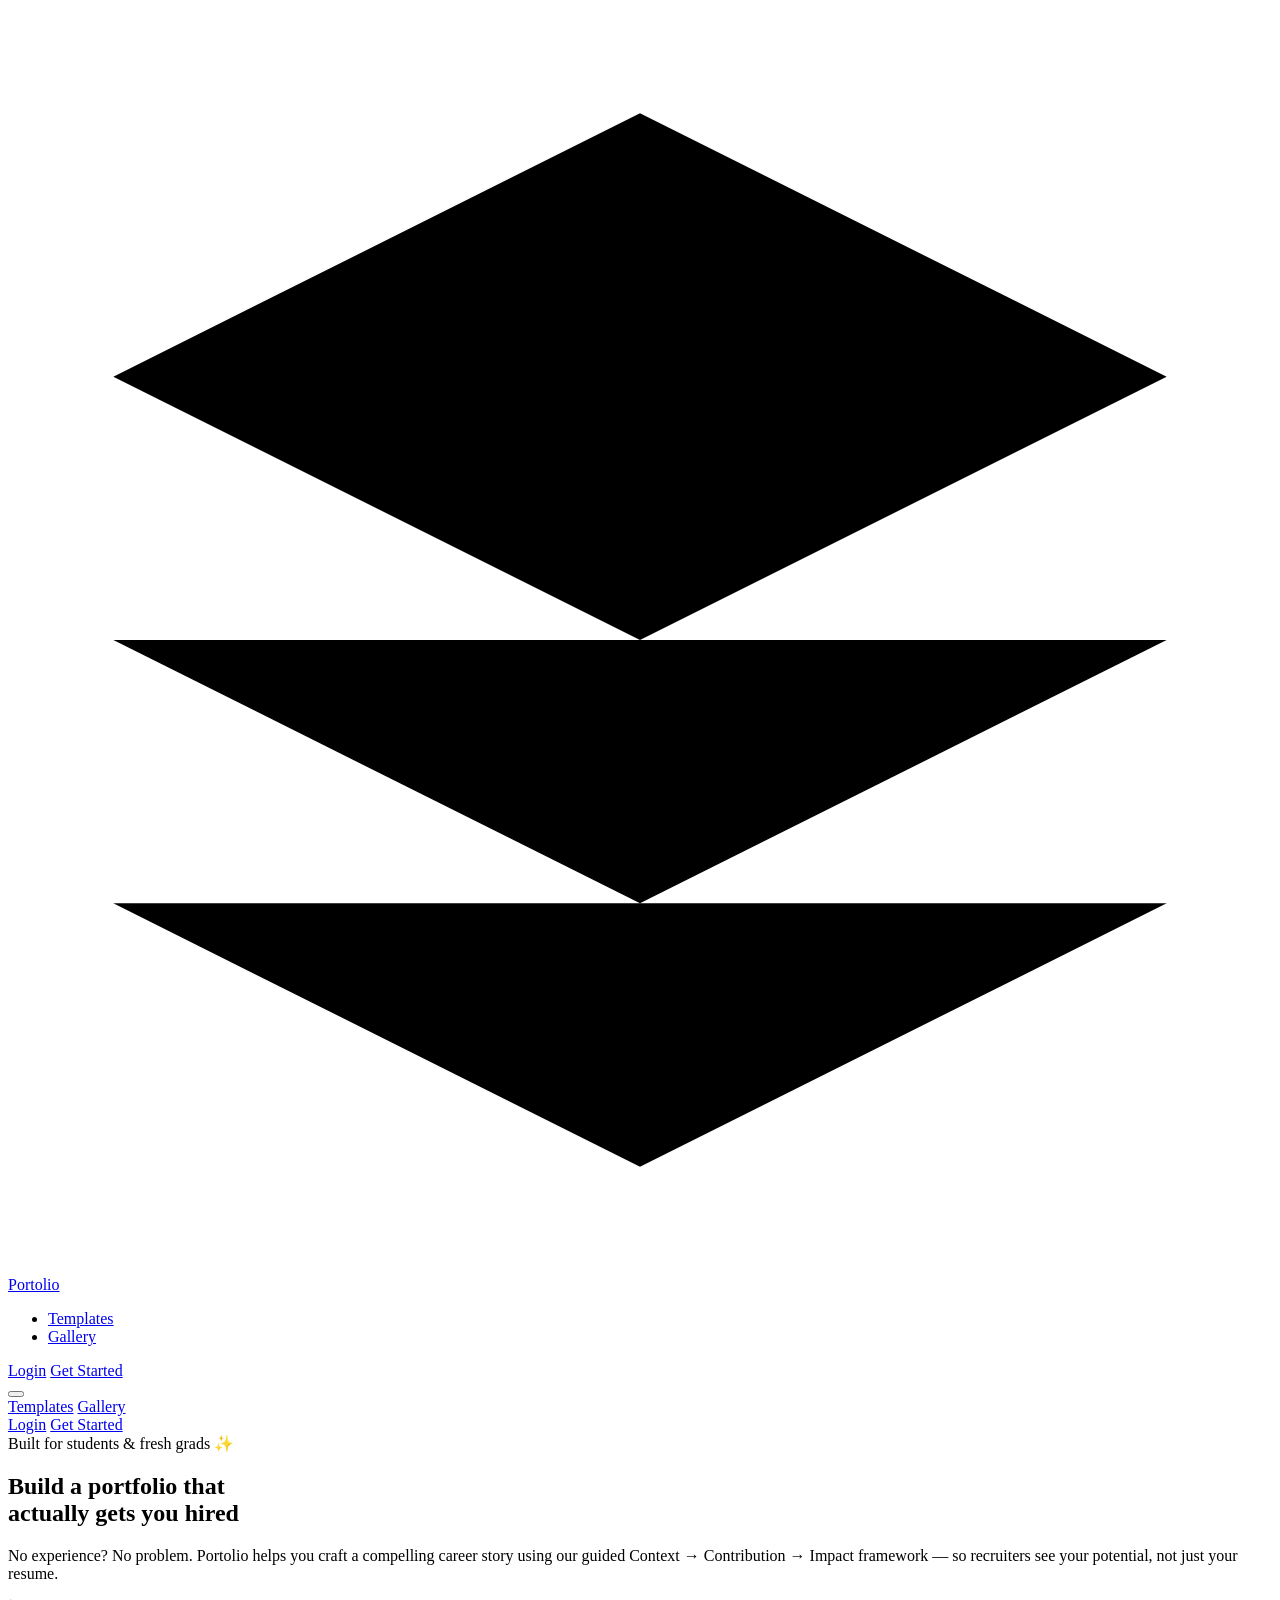
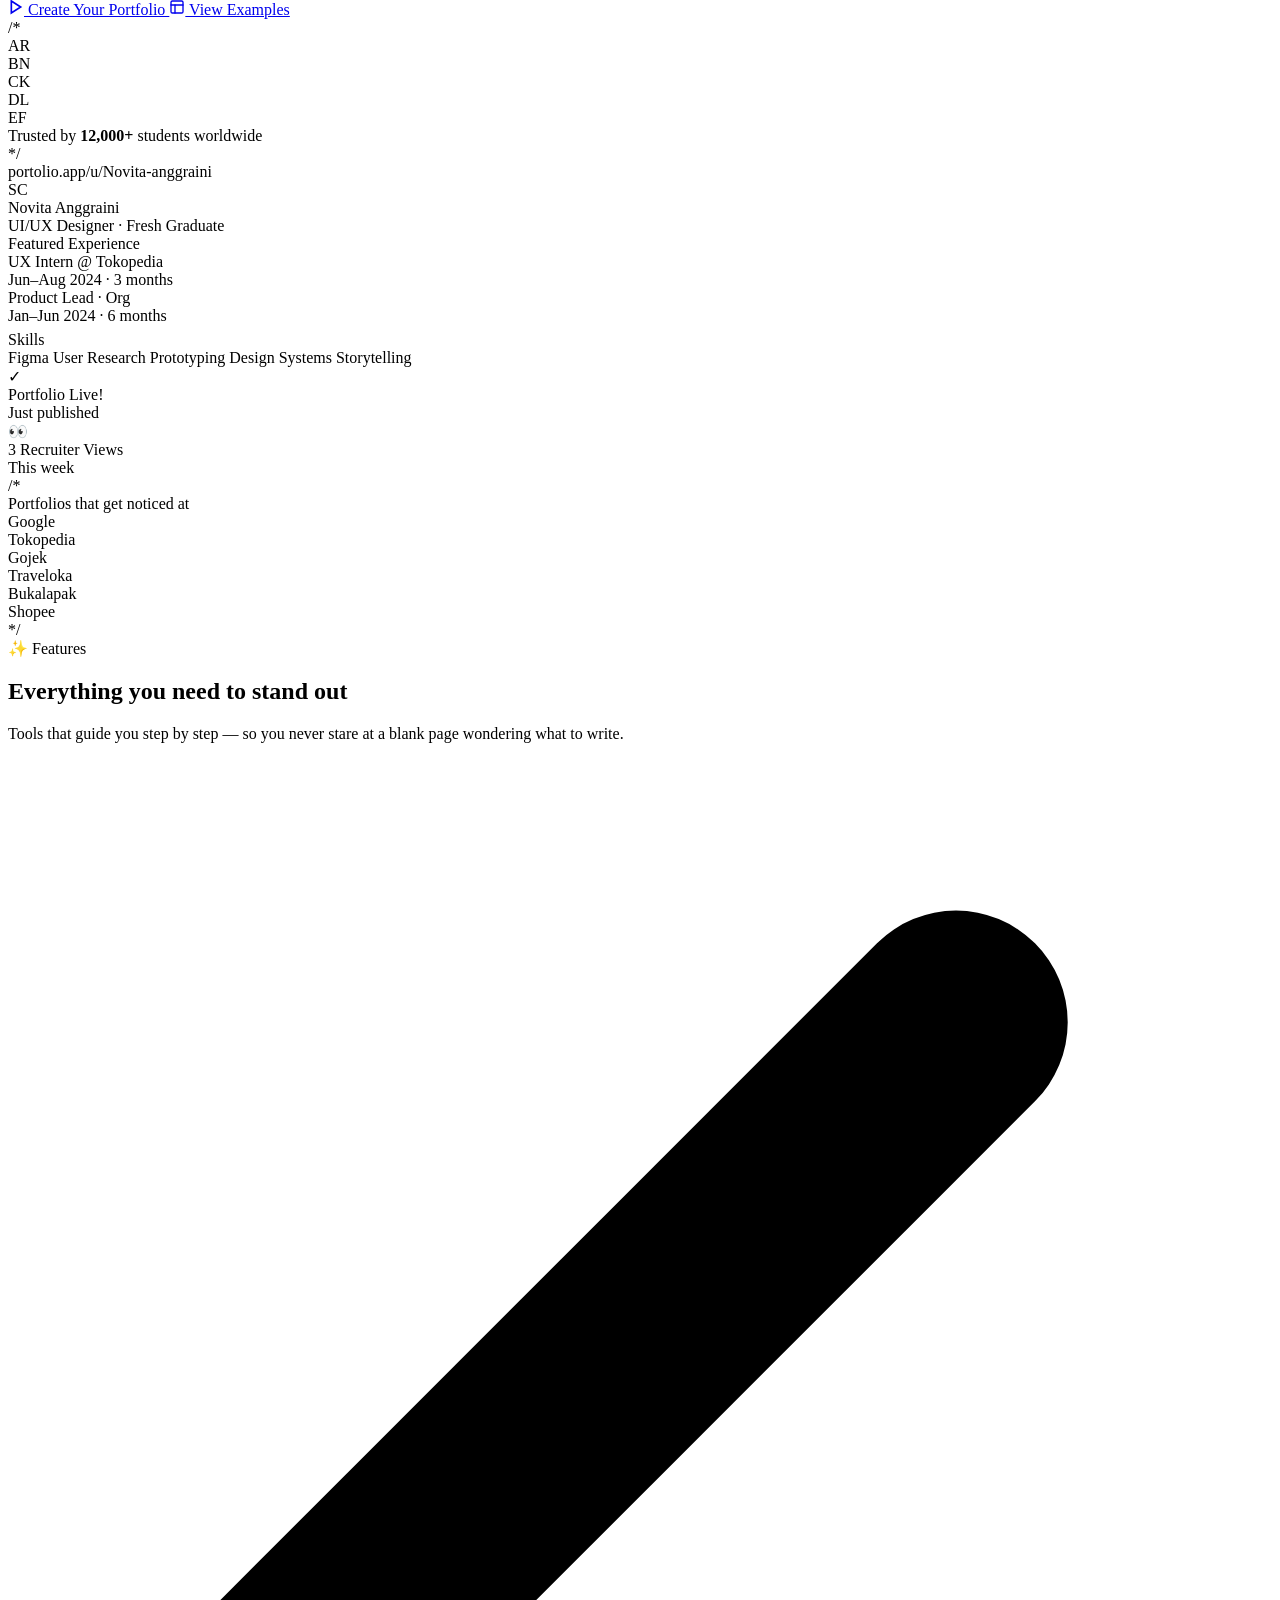
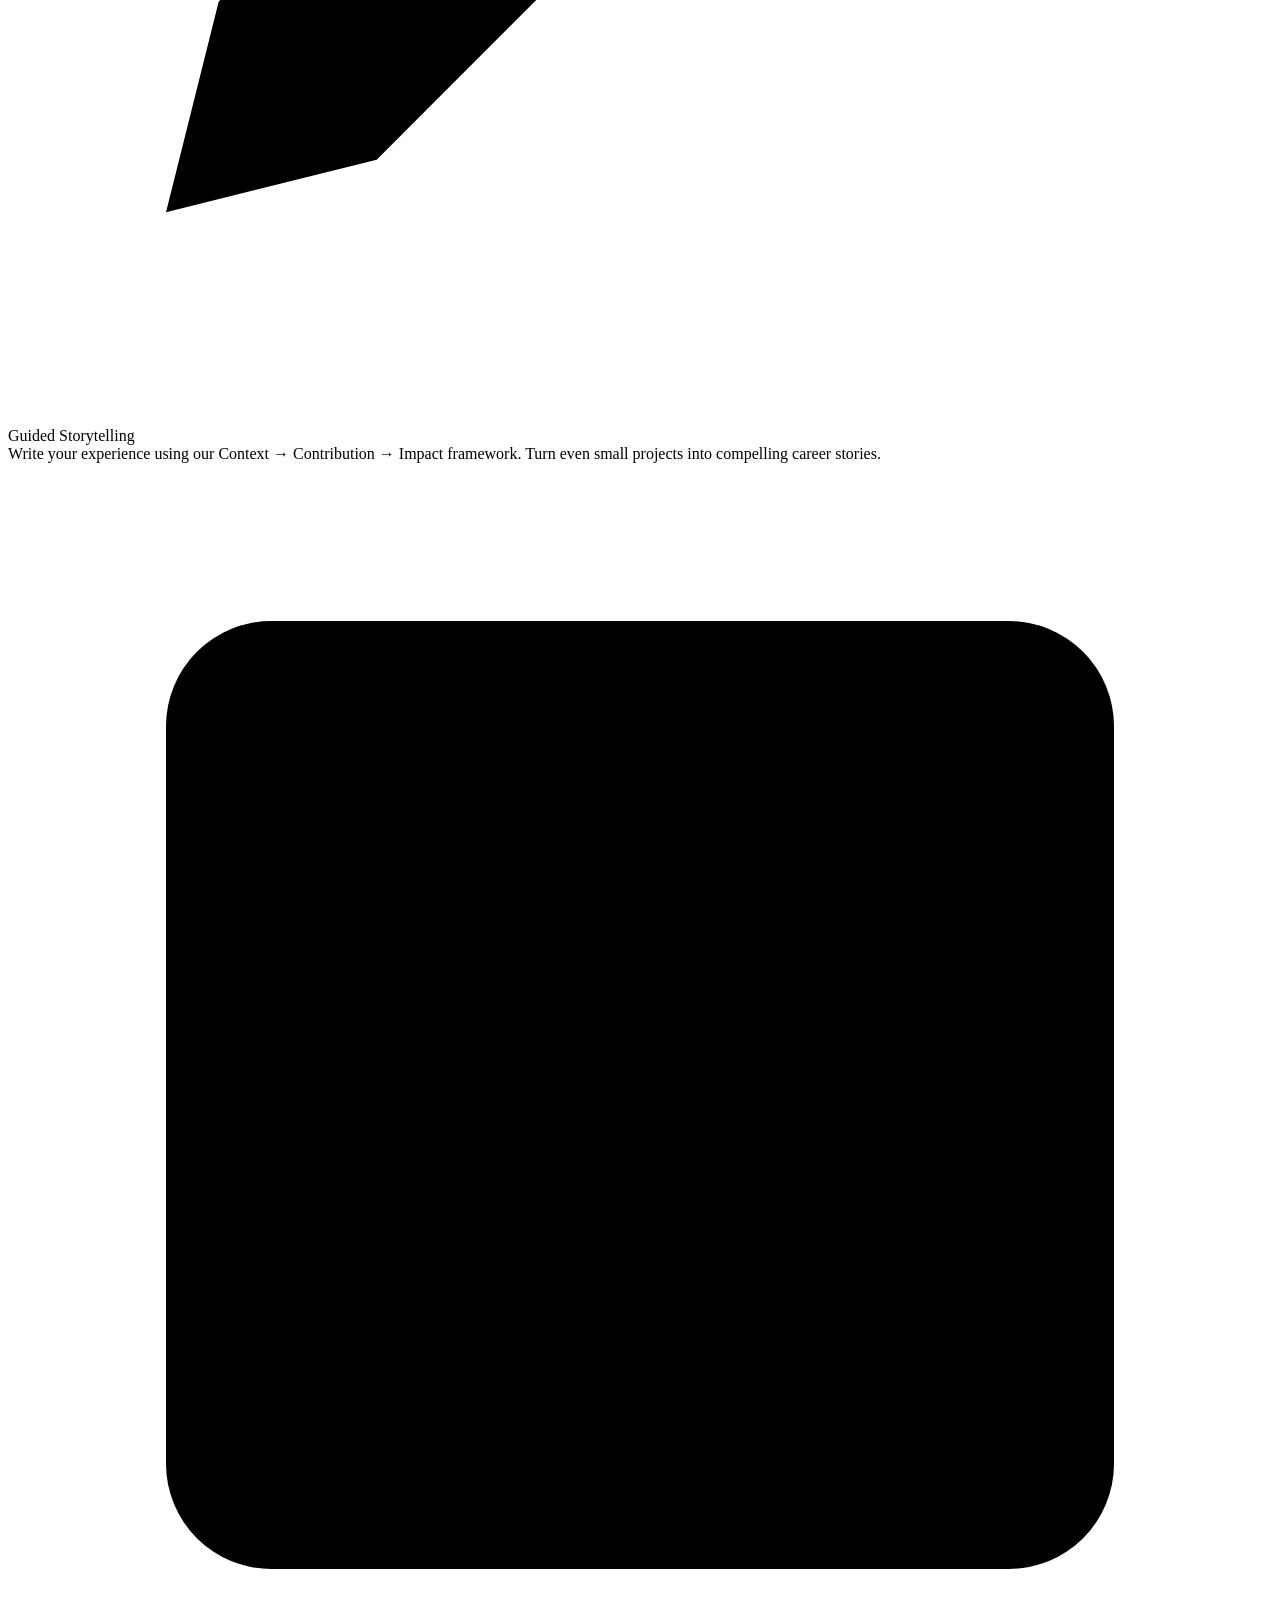
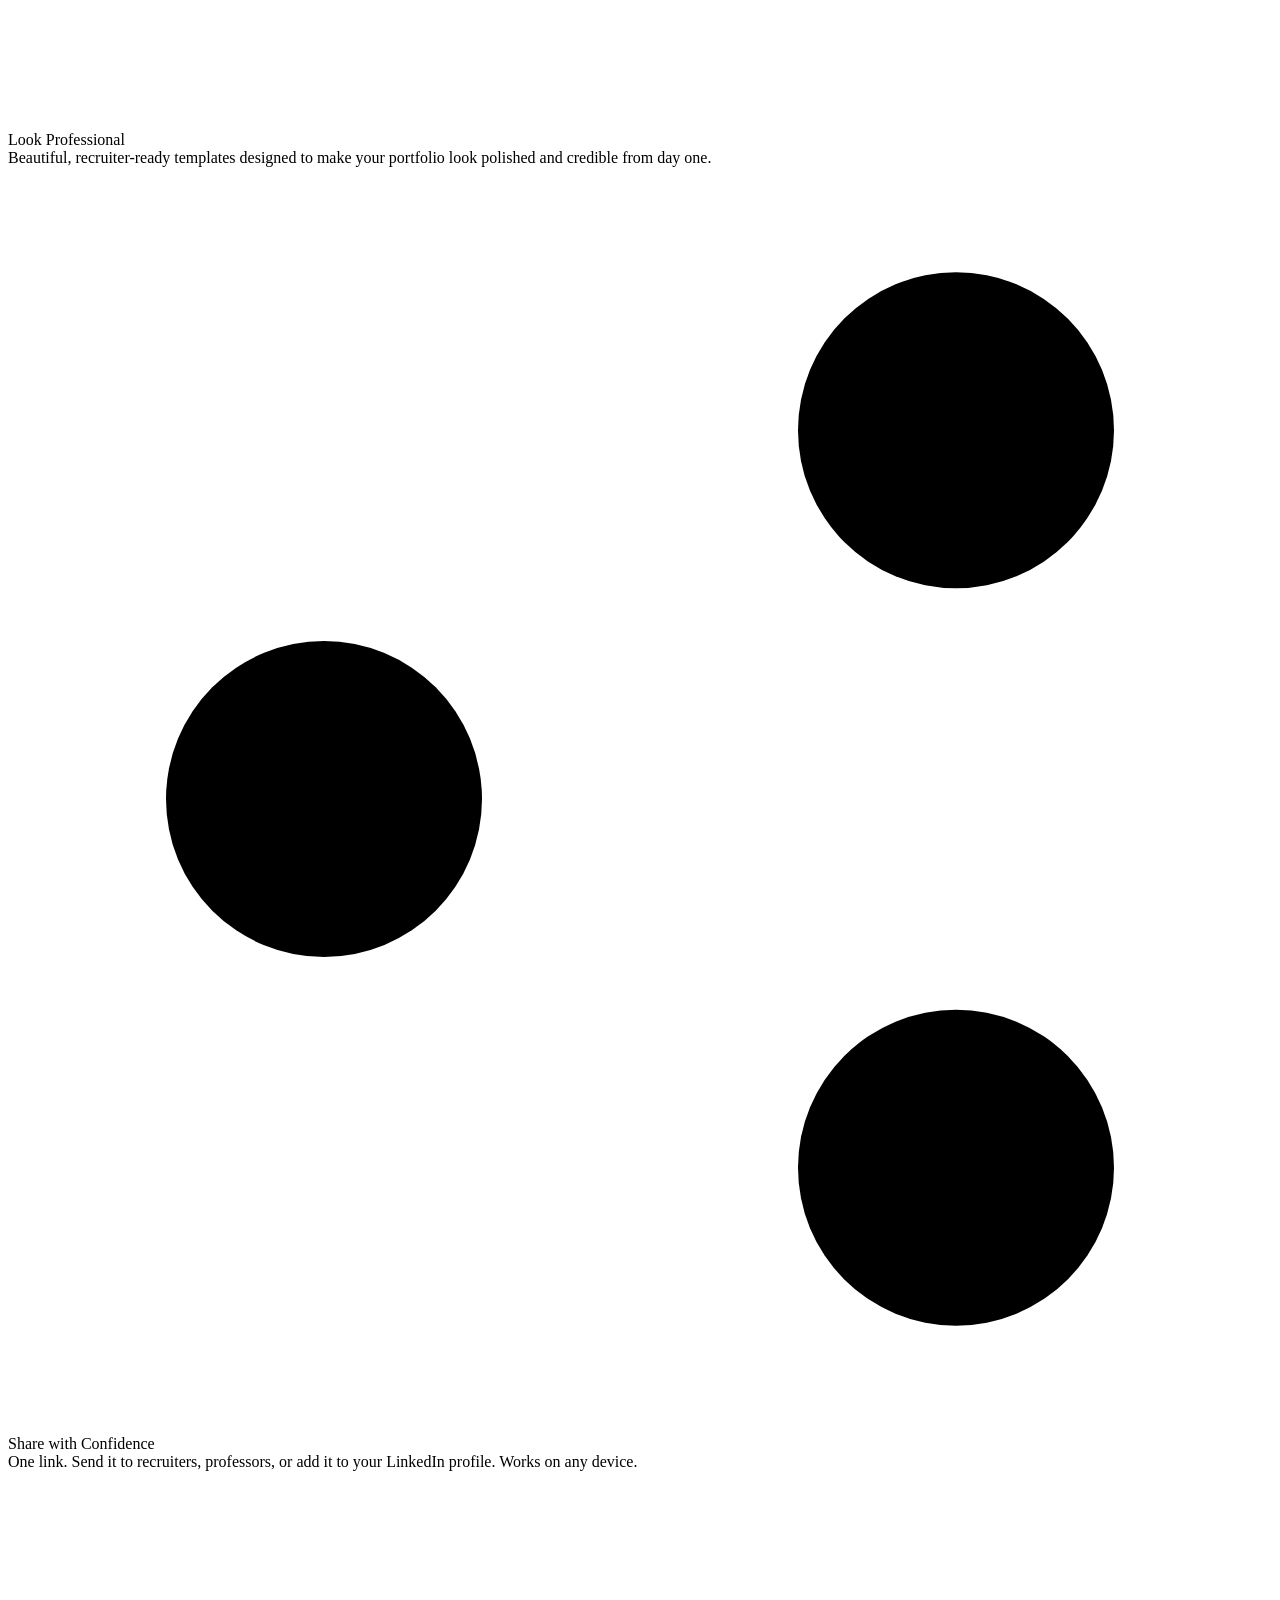
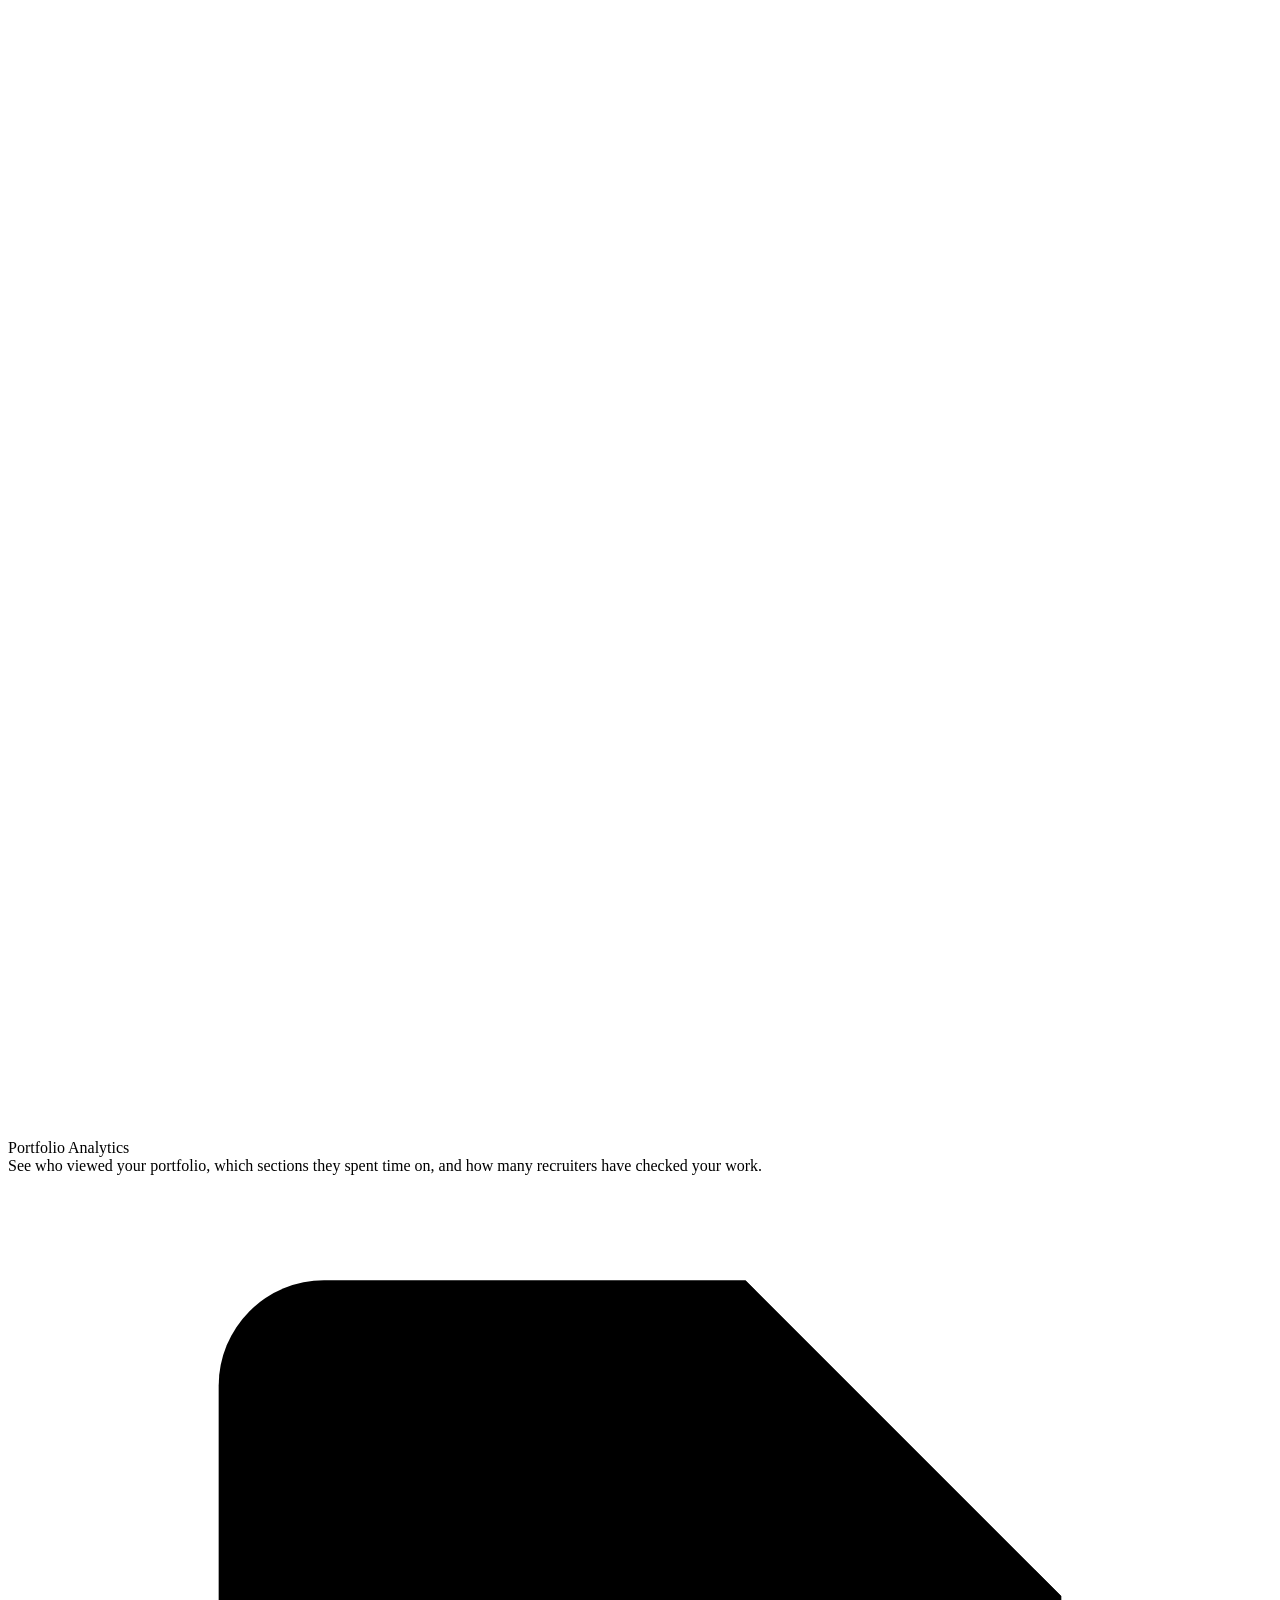
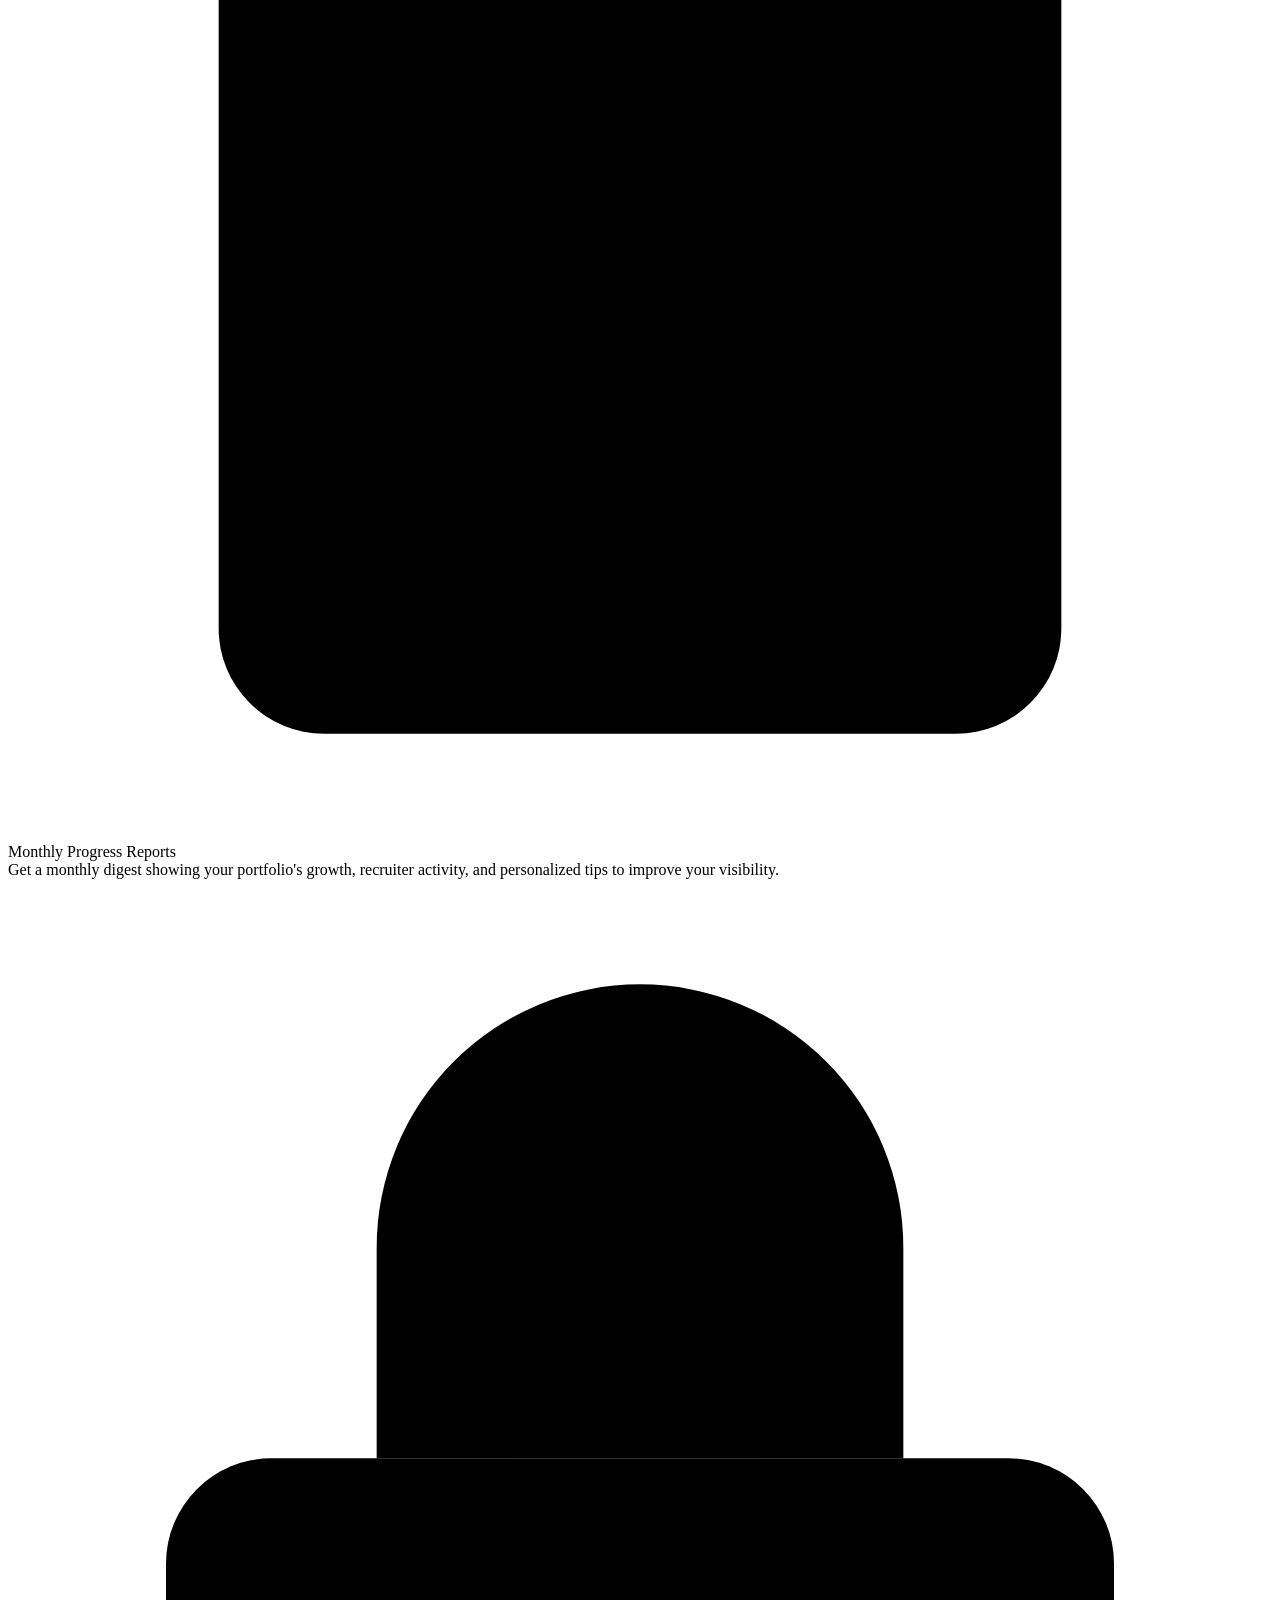
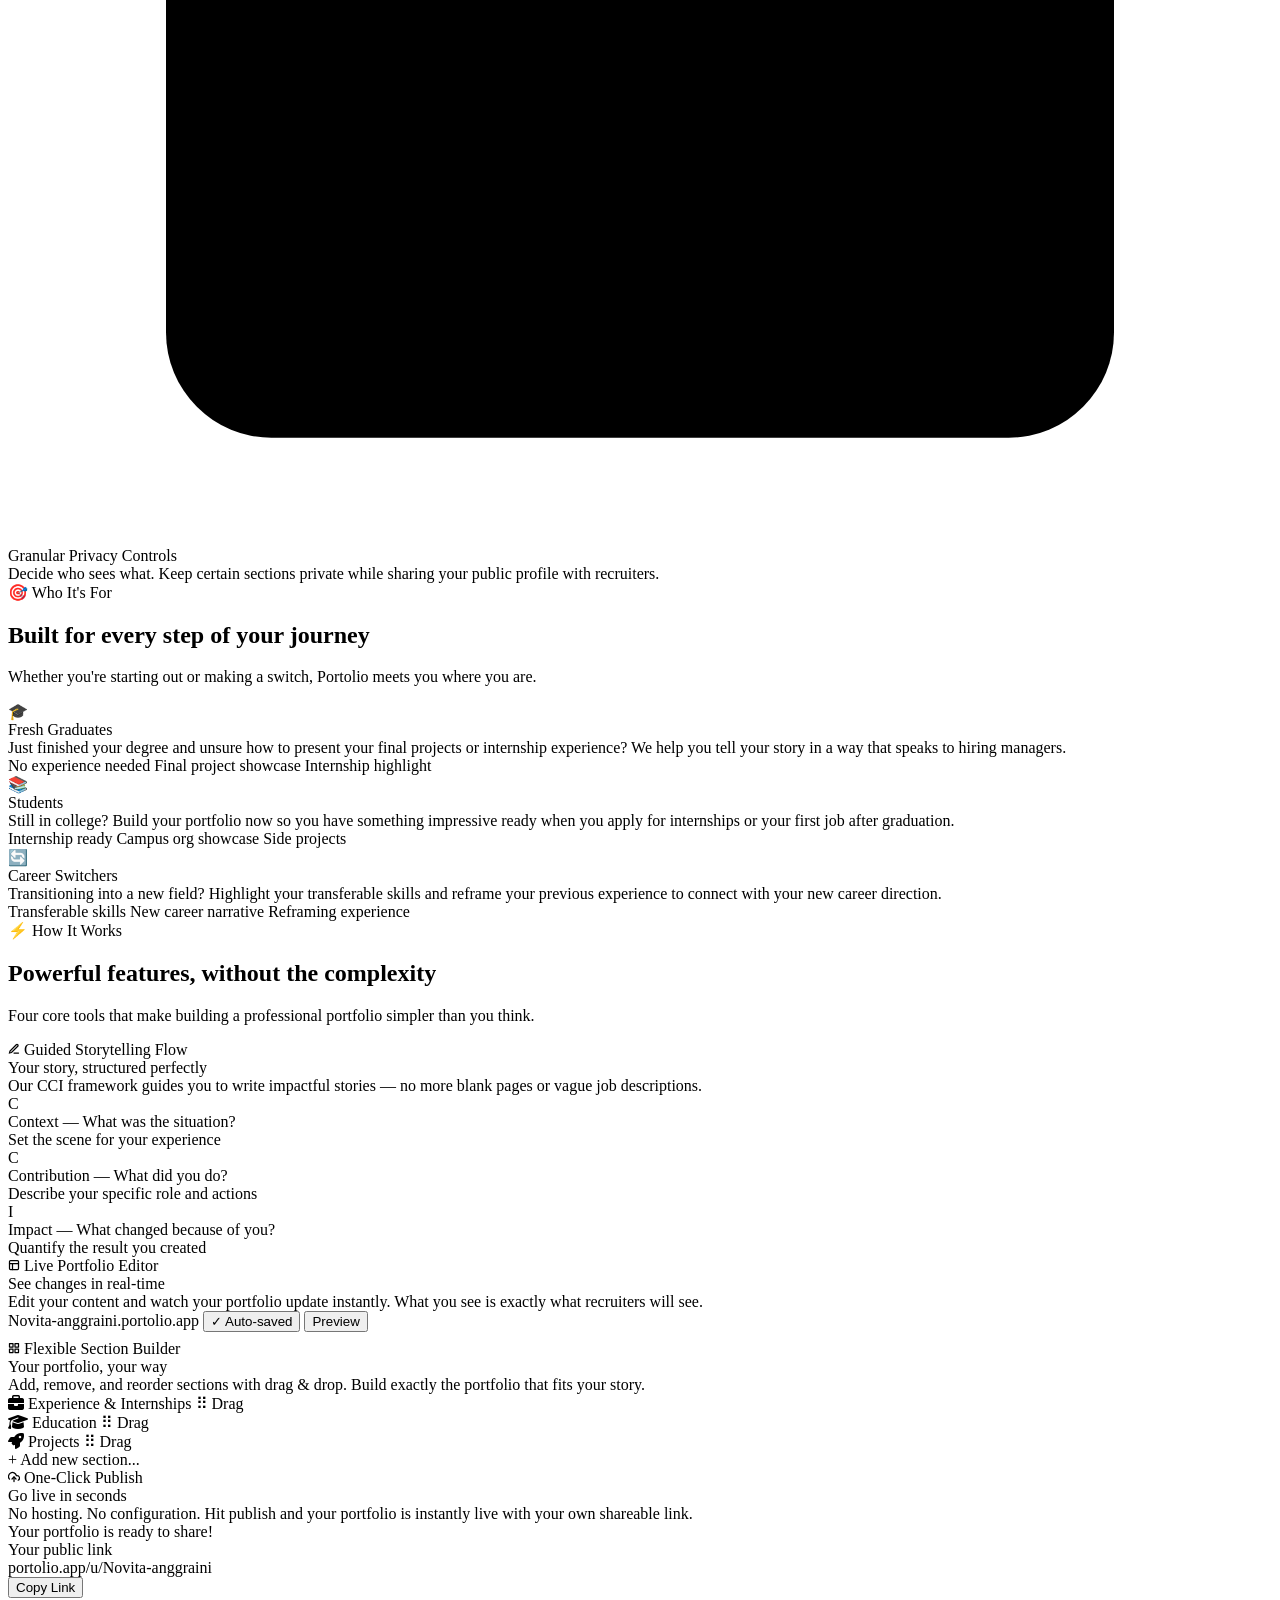
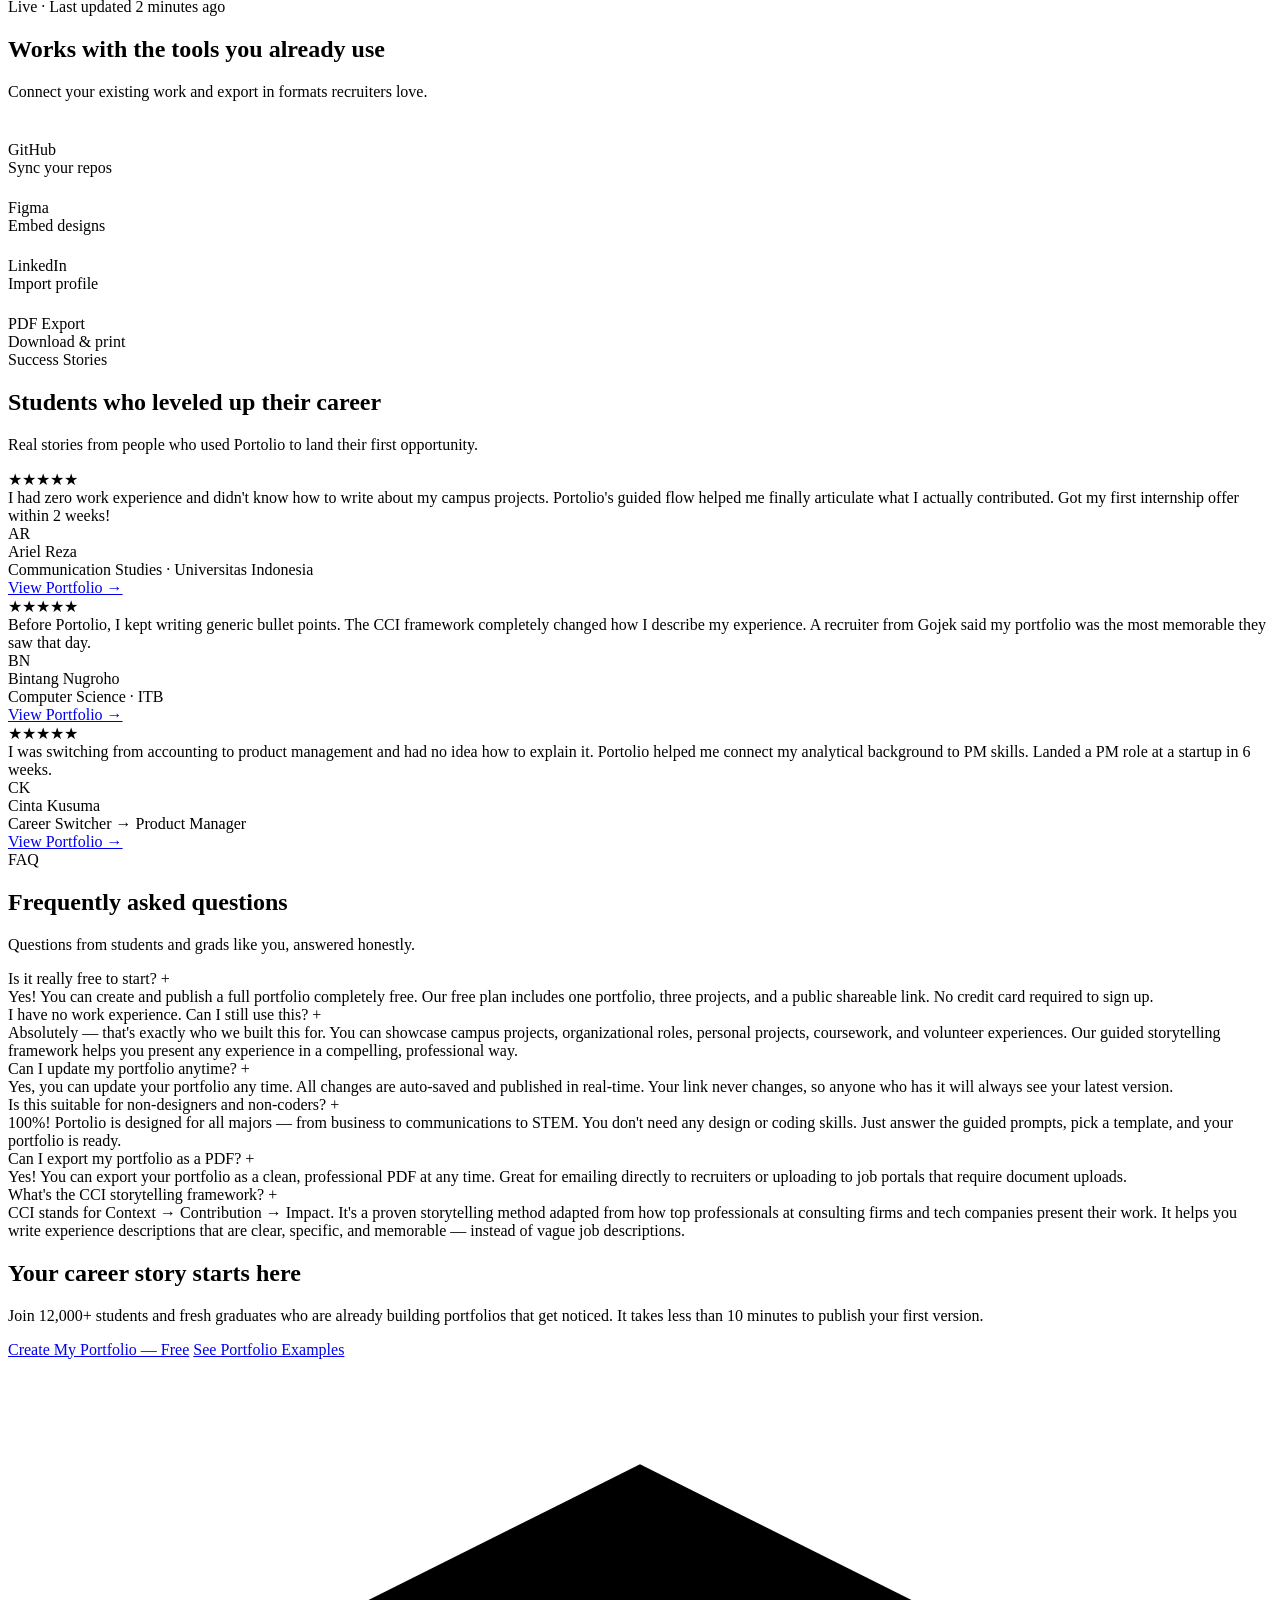
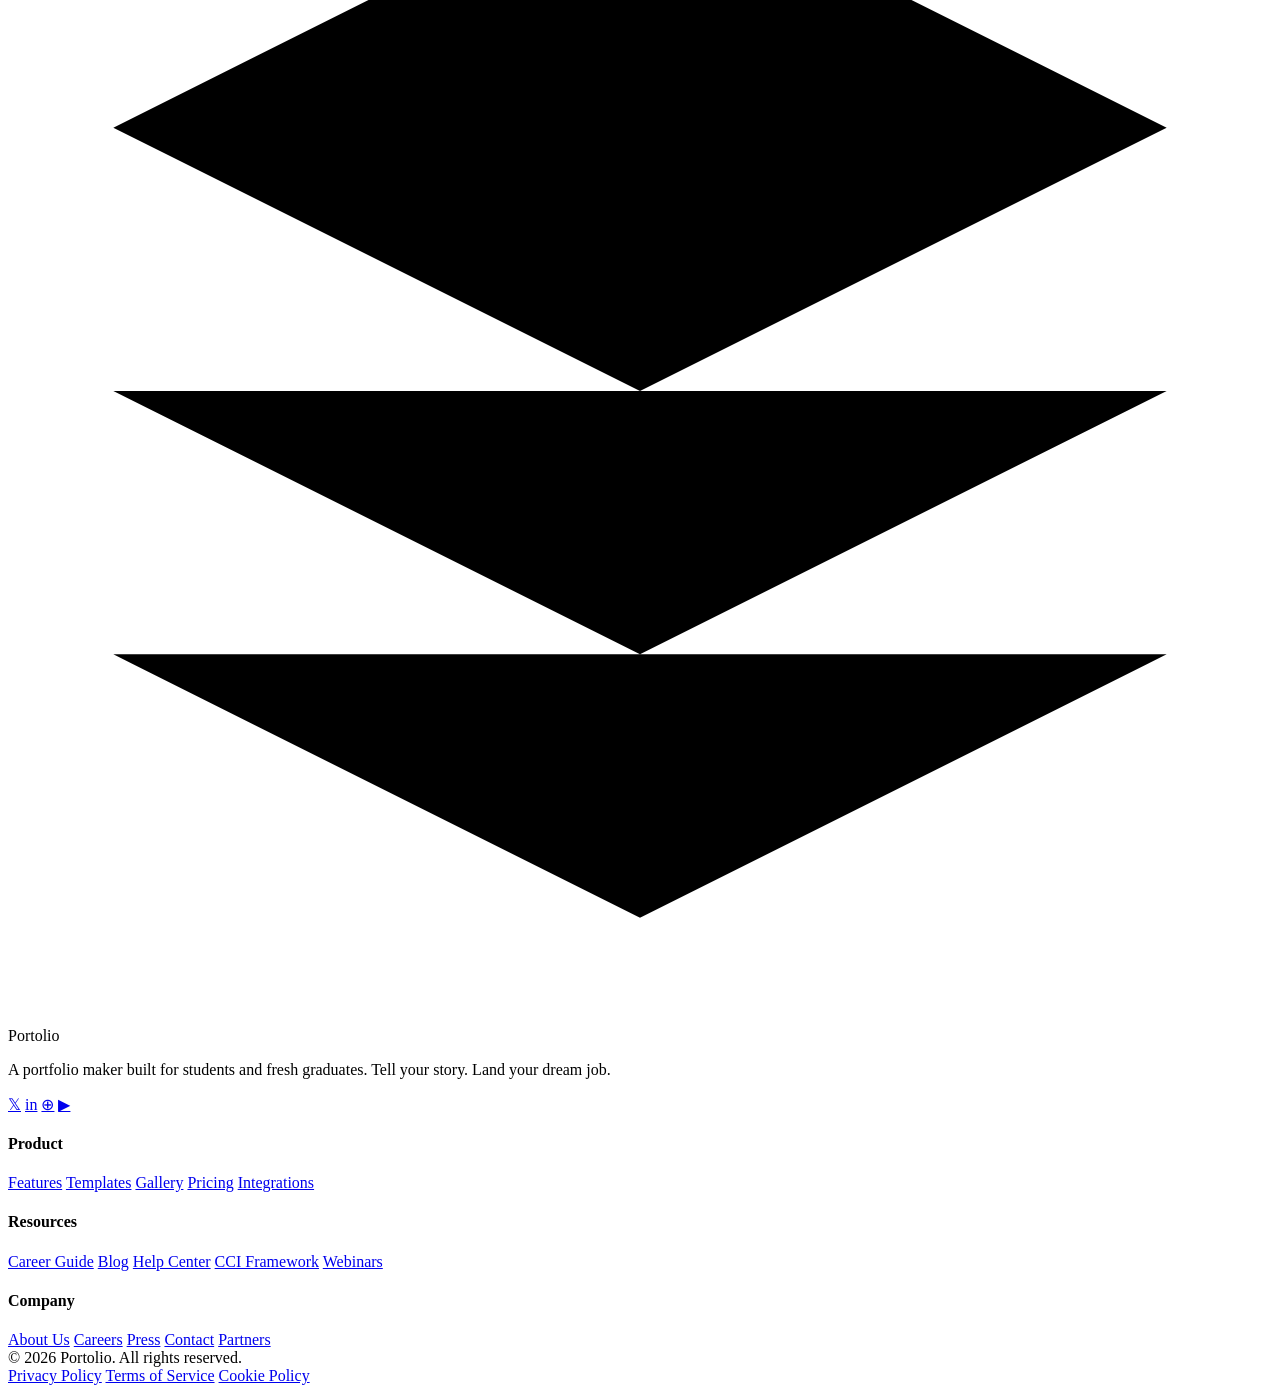
==== commit ff3ccc40: "Update print statement from 'Hello' to 'Goodbye'" ====
--- a/index.html
+++ b/index.html
@@ -3,176 +3,615 @@
 <head>
   <meta charset="UTF-8">
   <meta name="viewport" content="width=device-width, initial-scale=1.0">
-  <title>Login / Sign Up — PortoMaker</title>
+  <title>Portolio — Build a Portfolio That Gets You Hired</title>
   <link rel="preconnect" href="https://fonts.googleapis.com">
-  <link href="https://fonts.googleapis.com/css2?family=Plus+Jakarta+Sans:wght@300;400;500;600;700;800&family=Bricolage+Grotesque:opsz,wght@12..96,400;12..96,600;12..96,700;12..96,800&display=swap" rel="stylesheet">
-  <link rel="stylesheet" href="style.css">
+  <link rel="stylesheet" href="https://cdnjs.cloudflare.com/ajax/libs/font-awesome/6.5.0/css/all.min.css">
+  <link href="https://fonts.googleapis.com/css2?family=Plus+Jakarta+Sans:wght@300;400;500;600;700;800&family=Bricolage+Grotesque:opsz,wght@12..96,400;12..96,500;12..96,600;12..96,700;12..96,800&display=swap" rel="stylesheet">
+  <link rel="stylesheet" href="css/style.css">
 </head>
 <body>
-<div class="auth-wrap">
-
-  <!-- LEFT SIDE -->
-  <div class="auth-left">
-    <a href="index.html" class="auth-logo">
-      <div class="auth-logo-icon">
-        <svg viewBox="0 0 24 24"><path d="M12 2L2 7l10 5 10-5-10-5zM2 17l10 5 10-5M2 12l10 5 10-5"/></svg>
-      </div>
-      PortoMaker
-    </a>
-    <div class="auth-left-content">
-      <div class="auth-left-tag">🚀 Free to start</div>
-      <h2 class="auth-left-title">Your career story<br>starts <span class="hi">right here</span></h2>
-      <p class="auth-left-sub">Build a portfolio that speaks louder than a resume. No design skills needed — just your story.</p>
-      <div class="auth-mockup">
-        <div class="mock-bar-sm">
-          <div class="mock-dots-sm">
-            <div class="mock-dot-sm"></div>
-            <div class="mock-dot-sm"></div>
-            <div class="mock-dot-sm"></div>
-          </div>
-          <span style="font-size:0.58rem;color:var(--text-light);flex:1;text-align:center">yourname.portomaker.app</span>
-        </div>
-        <div class="mock-body-sm">
-          <div class="mock-profile-row">
-            <div class="mock-av">SC</div>
+
+  <!-- ========== NAVBAR ========== -->
+  <nav>
+    <div class="nav-inner">
+
+      <!-- Logo (links to self) -->
+      <a href="index.html" class="nav-logo">
+        <div class="nav-logo-icon">
+          <svg viewBox="0 0 24 24"><path d="M12 2L2 7l10 5 10-5-10-5zM2 17l10 5 10-5M2 12l10 5 10-5"/></svg>
+        </div>
+        Portolio
+      </a>
+
+      <!-- Desktop Nav Links -->
+      <ul class="nav-links">
+        <li><a href="#">Templates</a></li>
+        <li><a href="#">Gallery</a></li>
+      </ul>
+
+      <!-- Desktop Actions -->
+      <div class="nav-actions">
+        <a href="login.html" class="btn-ghost">Login</a>
+        <a href="login.html" class="btn-primary">Get Started</a>
+      </div>
+
+      <!-- Hamburger (mobile only) -->
+      <button class="nav-hamburger" id="navHamburger" aria-label="Toggle menu" aria-expanded="false">
+        <span></span>
+        <span></span>
+        <span></span>
+      </button>
+
+    </div>
+  </nav>
+
+  <!-- Mobile Drawer Menu -->
+  <div class="nav-mobile-menu" id="navMobileMenu">
+    <a href="#">Templates</a>
+    <a href="#">Gallery</a>
+    <div class="nav-mobile-divider"></div>
+    <a href="login.html">Login</a>
+    <a href="login.html" class="btn-primary">Get Started</a>
+  </div>
+
+  <!-- ========== HERO ========== -->
+  <section class="hero">
+    <div class="hero-bg">
+      <div class="hero-blob hero-blob-1"></div>
+      <div class="hero-blob hero-blob-2"></div>
+      <div class="hero-grid-lines"></div>
+    </div>
+    <div class="hero-inner">
+      <div class="hero-left fade-up">
+        <div class="hero-badge">
+          <span class="hero-badge-dot"></span>
+          Built for students & fresh grads ✨
+        </div>
+        <h1 class="hero-title">
+          Build a portfolio that<br>
+          <span class="highlight">actually gets you hired</span>
+        </h1>
+        <p class="hero-sub">
+          No experience? No problem. Portolio helps you craft a compelling career story using our guided Context → Contribution → Impact framework — so recruiters see your potential, not just your resume.
+        </p>
+        <div class="hero-ctas">
+          <a href="#" class="btn-hero-primary">
+            <svg width="16" height="16" fill="none" stroke="currentColor" stroke-width="2.5" stroke-linecap="round" viewBox="0 0 24 24"><polygon points="5 3 19 12 5 21 5 3"/></svg>
+            Create Your Portfolio
+          </a>
+          <a href="#" class="btn-hero-secondary">
+            <svg width="16" height="16" fill="none" stroke="currentColor" stroke-width="2" stroke-linecap="round" viewBox="0 0 24 24"><rect x="3" y="3" width="18" height="18" rx="2"/><line x1="3" y1="9" x2="21" y2="9"/><line x1="9" y1="21" x2="9" y2="9"/></svg>
+            View Examples
+          </a>
+        </div>
+        /* <div class="hero-trust">
+          <div class="hero-avatars">
+            <div class="hero-avatar">AR</div>
+            <div class="hero-avatar">BN</div>
+            <div class="hero-avatar">CK</div>
+            <div class="hero-avatar">DL</div>
+            <div class="hero-avatar">EF</div>
+          </div>
+          <span>Trusted by <strong>12,000+</strong> students worldwide</span>
+        </div> */
+      </div>
+
+      <div class="hero-right fade-up" style="transition-delay:0.15s">
+        <div class="hero-mockup-wrap">
+          <div class="mockup-browser">
+            <div class="mockup-bar">
+              <div class="mockup-dots">
+                <div class="mockup-dot"></div>
+                <div class="mockup-dot"></div>
+                <div class="mockup-dot"></div>
+              </div>
+              <div class="mockup-url">portolio.app/u/Novita-anggraini</div>
+            </div>
+            <div class="mockup-body">
+              <div class="portfolio-preview">
+                <div class="portfolio-preview-header">
+                  <div class="portfolio-avatar-big">SC</div>
+                  <div>
+                    <div class="portfolio-preview-name">Novita Anggraini</div>
+                    <div class="portfolio-preview-role">UI/UX Designer · Fresh Graduate</div>
+                  </div>
+                </div>
+                <div class="portfolio-preview-body">
+                  <div class="portfolio-section-label">Featured Experience</div>
+                  <div class="portfolio-card-row">
+                    <div class="portfolio-exp-card">
+                      <div class="portfolio-exp-title">UX Intern @ Tokopedia</div>
+                      <div class="portfolio-exp-sub">Jun–Aug 2024 · 3 months</div>
+                    </div>
+                    <div class="portfolio-exp-card">
+                      <div class="portfolio-exp-title">Product Lead · Org</div>
+                      <div class="portfolio-exp-sub">Jan–Jun 2024 · 6 months</div>
+                    </div>
+                  </div>
+                  <div class="portfolio-section-label" style="margin-top:6px">Skills</div>
+                  <div class="portfolio-skill-chips">
+                    <span class="skill-chip">Figma</span>
+                    <span class="skill-chip">User Research</span>
+                    <span class="skill-chip">Prototyping</span>
+                    <span class="skill-chip">Design Systems</span>
+                    <span class="skill-chip">Storytelling</span>
+                  </div>
+                </div>
+              </div>
+            </div>
+          </div>
+          <div class="mockup-float-1">
+            <div class="float-icon float-green">✓</div>
             <div>
-              <div class="mock-pname">Sarah Chen</div>
-              <div class="mock-prole">UI/UX Designer · Fresh Graduate</div>
-            </div>
-          </div>
-          <div class="mock-bar-sm-line mock-bar-sm-line--80"></div>
-          <div class="mock-bar-sm-line mock-bar-sm-line--60"></div>
-          <div class="mock-chips-sm">
-            <div class="mock-chip-sm mock-chip-sm--s"></div>
-            <div class="mock-chip-sm mock-chip-sm--m"></div>
-            <div class="mock-chip-sm mock-chip-sm--l"></div>
-          </div>
-        </div>
-      </div>
-      <div class="auth-social-proof" style="margin-top:24px">
-        <div class="proof-item">
-          <div class="proof-icon">⚡</div>
-          <div class="proof-text"><strong>Ready in 10 minutes.</strong> Guided prompts mean no blank-page panic.</div>
-        </div>
-        <div class="proof-item">
-          <div class="proof-icon">🎯</div>
-          <div class="proof-text"><strong>CCI Framework</strong> turns your experience into compelling stories.</div>
-        </div>
-      </div>
-    </div>
-    <div class="auth-left-bottom">
-      <div class="auth-avatars">
-        <div class="auth-avatar-stack">
-          <div class="auth-avatar-sm">AR</div>
-          <div class="auth-avatar-sm">BN</div>
-          <div class="auth-avatar-sm">CK</div>
-          <div class="auth-avatar-sm">DL</div>
-          <div class="auth-avatar-sm">EF</div>
-        </div>
-        <span class="auth-trust-text">Trusted by <strong>12,000+</strong> students</span>
+              <div class="float-label-green">Portfolio Live!</div>
+              <div class="float-sub">Just published</div>
+            </div>
+          </div>
+          <div class="mockup-float-2">
+            <div class="float-icon float-blue">👀</div>
+            <div>
+              <div class="float-label-dark">3 Recruiter Views</div>
+              <div class="float-sub">This week</div>
+            </div>
+          </div>
+        </div>
+      </div>
+    </div>
+  </section>
+
+  <!-- ========== LOGOS STRIP ========== -->
+/*  <div class="logos-strip">
+    <div class="logos-inner">
+      <span class="logos-text">Portfolios that get noticed at</span>
+      <div class="logo-item"><span class="logo-google">Google</span></div>
+      <div class="logo-item"><span class="logo-tokped">Tokopedia</span></div>
+      <div class="logo-item"><span class="logo-gojek">Gojek</span></div>
+      <div class="logo-item"><span class="logo-traveloka">Traveloka</span></div>
+      <div class="logo-item"><span class="logo-bukalapak">Bukalapak</span></div>
+      <div class="logo-item"><span class="logo-shopee">Shopee</span></div>
+    </div>
+  </div> */
+
+  <!-- ========== FEATURES ========== -->
+  <section class="features-section" id="features">
+    <div class="section-inner">
+      <div class="section-header fade-up">
+        <div class="section-tag">✨ Features</div>
+        <h2 class="section-title">Everything you need to stand out</h2>
+        <p class="section-sub">Tools that guide you step by step — so you never stare at a blank page wondering what to write.</p>
+      </div>
+      <div class="features-grid">
+        <div class="feature-card fade-up" style="transition-delay:0.05s">
+          <div class="feature-icon">
+            <svg viewBox="0 0 24 24"><path d="M12 20h9"/><path d="M16.5 3.5a2.121 2.121 0 013 3L7 19l-4 1 1-4L16.5 3.5z"/></svg>
+          </div>
+          <div class="feature-title">Guided Storytelling</div>
+          <div class="feature-desc">Write your experience using our Context → Contribution → Impact framework. Turn even small projects into compelling career stories.</div>
+        </div>
+        <div class="feature-card fade-up" style="transition-delay:0.1s">
+          <div class="feature-icon">
+            <svg viewBox="0 0 24 24"><rect x="3" y="3" width="18" height="18" rx="2"/><path d="M3 9h18M9 21V9"/></svg>
+          </div>
+          <div class="feature-title">Look Professional</div>
+          <div class="feature-desc">Beautiful, recruiter-ready templates designed to make your portfolio look polished and credible from day one.</div>
+        </div>
+        <div class="feature-card fade-up" style="transition-delay:0.15s">
+          <div class="feature-icon">
+            <svg viewBox="0 0 24 24"><circle cx="18" cy="5" r="3"/><circle cx="6" cy="12" r="3"/><circle cx="18" cy="19" r="3"/><line x1="8.59" y1="13.51" x2="15.42" y2="17.49"/><line x1="15.41" y1="6.51" x2="8.59" y2="10.49"/></svg>
+          </div>
+          <div class="feature-title">Share with Confidence</div>
+          <div class="feature-desc">One link. Send it to recruiters, professors, or add it to your LinkedIn profile. Works on any device.</div>
+        </div>
+        <div class="feature-card fade-up" style="transition-delay:0.2s">
+          <div class="feature-icon">
+            <svg viewBox="0 0 24 24"><line x1="18" y1="20" x2="18" y2="10"/><line x1="12" y1="20" x2="12" y2="4"/><line x1="6" y1="20" x2="6" y2="14"/></svg>
+          </div>
+          <div class="feature-title">Portfolio Analytics</div>
+          <div class="feature-desc">See who viewed your portfolio, which sections they spent time on, and how many recruiters have checked your work.</div>
+        </div>
+        <div class="feature-card fade-up" style="transition-delay:0.25s">
+          <div class="feature-icon">
+            <svg viewBox="0 0 24 24"><path d="M14 2H6a2 2 0 0 0-2 2v16a2 2 0 0 0 2 2h12a2 2 0 0 0 2-2V8z"/><polyline points="14 2 14 8 20 8"/><line x1="16" y1="13" x2="8" y2="13"/><line x1="16" y1="17" x2="8" y2="17"/></svg>
+          </div>
+          <div class="feature-title">Monthly Progress Reports</div>
+          <div class="feature-desc">Get a monthly digest showing your portfolio's growth, recruiter activity, and personalized tips to improve your visibility.</div>
+        </div>
+        <div class="feature-card fade-up" style="transition-delay:0.3s">
+          <div class="feature-icon">
+            <svg viewBox="0 0 24 24"><rect x="3" y="11" width="18" height="11" rx="2" ry="2"/><path d="M7 11V7a5 5 0 0 1 10 0v4"/></svg>
+          </div>
+          <div class="feature-title">Granular Privacy Controls</div>
+          <div class="feature-desc">Decide who sees what. Keep certain sections private while sharing your public profile with recruiters.</div>
+        </div>
+      </div>
+    </div>
+  </section>
+
+  <!-- ========== WHO IT'S FOR ========== -->
+  <section class="who-section" id="who">
+    <div class="section-inner">
+      <div class="section-header fade-up">
+        <div class="section-tag">🎯 Who It's For</div>
+        <h2 class="section-title">Built for every step of your journey</h2>
+        <p class="section-sub">Whether you're starting out or making a switch, Portolio meets you where you are.</p>
+      </div>
+      <div class="who-grid">
+        <div class="who-card fade-up" style="transition-delay:0.05s">
+          <div class="who-card-bg who-card-bg--blue"></div>
+          <span class="who-emoji">🎓</span>
+          <div class="who-title">Fresh Graduates</div>
+          <div class="who-desc">Just finished your degree and unsure how to present your final projects or internship experience? We help you tell your story in a way that speaks to hiring managers.</div>
+          <div class="who-tags">
+            <span class="who-tag who-tag--blue">No experience needed</span>
+            <span class="who-tag who-tag--blue">Final project showcase</span>
+            <span class="who-tag who-tag--blue">Internship highlight</span>
+          </div>
+        </div>
+        <div class="who-card fade-up" style="transition-delay:0.1s">
+          <div class="who-card-bg who-card-bg--purple"></div>
+          <span class="who-emoji">📚</span>
+          <div class="who-title">Students</div>
+          <div class="who-desc">Still in college? Build your portfolio now so you have something impressive ready when you apply for internships or your first job after graduation.</div>
+          <div class="who-tags">
+            <span class="who-tag who-tag--purple">Internship ready</span>
+            <span class="who-tag who-tag--purple">Campus org showcase</span>
+            <span class="who-tag who-tag--purple">Side projects</span>
+          </div>
+        </div>
+        <div class="who-card fade-up" style="transition-delay:0.15s">
+          <div class="who-card-bg who-card-bg--green"></div>
+          <span class="who-emoji">🔄</span>
+          <div class="who-title">Career Switchers</div>
+          <div class="who-desc">Transitioning into a new field? Highlight your transferable skills and reframe your previous experience to connect with your new career direction.</div>
+          <div class="who-tags">
+            <span class="who-tag who-tag--green">Transferable skills</span>
+            <span class="who-tag who-tag--green">New career narrative</span>
+            <span class="who-tag who-tag--green">Reframing experience</span>
+          </div>
+        </div>
+      </div>
+    </div>
+  </section>
+
+  <!-- ========== SHOWCASE ========== -->
+  <section class="showcase-section" id="showcase">
+    <div class="section-inner">
+      <div class="section-header fade-up">
+        <div class="section-tag">⚡ How It Works</div>
+        <h2 class="section-title">Powerful features, without the complexity</h2>
+        <p class="section-sub">Four core tools that make building a professional portfolio simpler than you think.</p>
+      </div>
+      <div class="showcase-grid">
+        <!-- Guided Storytelling -->
+        <div class="showcase-card sc-blue fade-up" style="transition-delay:0.05s">
+          <div class="showcase-tag">
+            <svg width="12" height="12" fill="none" stroke="currentColor" stroke-width="2.5" stroke-linecap="round" viewBox="0 0 24 24"><path d="M12 20h9"/><path d="M16.5 3.5a2.121 2.121 0 013 3L7 19l-4 1 1-4L16.5 3.5z"/></svg>
+            Guided Storytelling Flow
+          </div>
+          <div class="showcase-title">Your story, structured perfectly</div>
+          <div class="showcase-desc">Our CCI framework guides you to write impactful stories — no more blank pages or vague job descriptions.</div>
+          <div class="story-steps">
+            <div class="story-step">
+              <div class="story-step-num story-step-num--blue">C</div>
+              <div>
+                <div class="story-step-text">Context — What was the situation?</div>
+                <div class="story-step-hint">Set the scene for your experience</div>
+              </div>
+            </div>
+            <div class="story-step">
+              <div class="story-step-num story-step-num--purple">C</div>
+              <div>
+                <div class="story-step-text">Contribution — What did you do?</div>
+                <div class="story-step-hint">Describe your specific role and actions</div>
+              </div>
+            </div>
+            <div class="story-step">
+              <div class="story-step-num story-step-num--green">I</div>
+              <div>
+                <div class="story-step-text">Impact — What changed because of you?</div>
+                <div class="story-step-hint">Quantify the result you created</div>
+              </div>
+            </div>
+          </div>
+        </div>
+
+        <!-- Live Editor -->
+        <div class="showcase-card sc-light fade-up" style="transition-delay:0.1s">
+          <div class="showcase-tag">
+            <svg width="12" height="12" fill="none" stroke="currentColor" stroke-width="2.5" stroke-linecap="round" viewBox="0 0 24 24"><rect x="3" y="3" width="18" height="18" rx="2"/><path d="M3 9h18M9 21V9"/></svg>
+            Live Portfolio Editor
+          </div>
+          <div class="showcase-title">See changes in real-time</div>
+          <div class="showcase-desc">Edit your content and watch your portfolio update instantly. What you see is exactly what recruiters will see.</div>
+          <div class="mini-editor">
+            <div class="mini-editor-bar">
+              <span class="mini-editor-url">Novita-anggraini.portolio.app</span>
+              <button class="mini-editor-btn mini-editor-btn--saved">✓ Auto-saved</button>
+              <button class="mini-editor-btn mini-editor-btn--blue">Preview</button>
+            </div>
+            <div class="mini-editor-body">
+              <div class="editor-block editor-block--blue editor-block--wide"></div>
+              <div class="editor-block editor-block--90"></div>
+              <div class="editor-block editor-block--45"></div>
+              <div style="height:8px"></div>
+              <div class="editor-block editor-block--blue editor-block--60"></div>
+              <div class="editor-block editor-block--full"></div>
+              <div class="editor-block editor-block--80"></div>
+              <div class="editor-block editor-block--55"></div>
+            </div>
+          </div>
+        </div>
+
+        <!-- Section Builder -->
+        <div class="showcase-card sc-light fade-up" style="transition-delay:0.15s">
+          <div class="showcase-tag">
+            <svg width="12" height="12" fill="none" stroke="currentColor" stroke-width="2.5" stroke-linecap="round" stroke-linejoin="round" viewBox="0 0 24 24"><rect x="3" y="3" width="7" height="7"/><rect x="14" y="3" width="7" height="7"/><rect x="14" y="14" width="7" height="7"/><rect x="3" y="14" width="7" height="7"/></svg>
+            Flexible Section Builder
+          </div>
+          <div class="showcase-title">Your portfolio, your way</div>
+          <div class="showcase-desc">Add, remove, and reorder sections with drag & drop. Build exactly the portfolio that fits your story.</div>
+          <div class="section-builder">
+            <div class="builder-section builder-section--active">
+              <i class="fa-solid fa-briefcase"></i>
+              <span class="builder-section-label">Experience & Internships</span>
+              <span class="builder-drag">⠿ Drag</span>
+            </div>
+            <div class="builder-section">
+              <i class="fa-solid fa-graduation-cap"></i>
+              <span class="builder-section-label">Education</span>
+              <span class="builder-drag">⠿ Drag</span>
+            </div>
+            <div class="builder-section">
+              <i class="fa-solid fa-rocket"></i>
+              <span class="builder-section-label">Projects</span>
+              <span class="builder-drag">⠿ Drag</span>
+            </div>
+            <div class="builder-section builder-section--empty">
+              <span class="builder-section-icon">+</span>
+              <span class="builder-section-label builder-section-label--muted">Add new section...</span>
+            </div>
+          </div>
+        </div>
+
+        <!-- One-click Publish -->
+        <div class="showcase-card sc-blue fade-up" style="transition-delay:0.2s">
+          <div class="showcase-tag">
+            <svg width="12" height="12" fill="none" stroke="currentColor" stroke-width="2.5" stroke-linecap="round" viewBox="0 0 24 24"><polyline points="16 16 12 12 8 16"/><line x1="12" y1="12" x2="12" y2="21"/><path d="M20.39 18.39A5 5 0 0 0 18 9h-1.26A8 8 0 1 0 3 16.3"/></svg>
+            One-Click Publish
+          </div>
+          <div class="showcase-title">Go live in seconds</div>
+          <div class="showcase-desc">No hosting. No configuration. Hit publish and your portfolio is instantly live with your own shareable link.</div>
+          <div class="publish-preview">
+            <div class="publish-preview-header"> Your portfolio is ready to share!</div>
+            <div class="publish-preview-body">
+              <div>
+                <div class="publish-url-label">Your public link</div>
+                <div class="publish-url">portolio.app/u/Novita-anggraini</div>
+              </div>
+              <button class="publish-btn">Copy Link</button>
+            </div>
+            <div class="publish-status">
+              <div class="status-dot"></div>
+              <div class="status-text">Live · Last updated 2 minutes ago</div>
+            </div>
+          </div>
+        </div>
+      </div>
+    </div>
+  </section>
+
+  <!-- ========== INTEGRATIONS ========== -->
+  <section class="integrations-section">
+    <div class="integrations-title fade-up">
+      <h2>Works with the tools you already use</h2>
+      <p class="integrations-sub">Connect your existing work and export in formats recruiters love.</p>
+    </div>
+    <div class="integrations-row fade-up">
+      <div class="integration-pill">
+        <div class="integration-icon integration-icon--github">
+          <svg width="20" height="20" viewBox="0 0 24 24" fill="white"><path d="M12 0C5.374 0 0 5.373 0 12c0 5.302 3.438 9.8 8.207 11.387.599.111.793-.261.793-.577v-2.234c-3.338.726-4.033-1.416-4.033-1.416-.546-1.387-1.333-1.756-1.333-1.756-1.089-.745.083-.729.083-.729 1.205.084 1.839 1.237 1.839 1.237 1.07 1.834 2.807 1.304 3.492.997.107-.775.418-1.305.762-1.604-2.665-.305-5.467-1.334-5.467-5.931 0-1.311.469-2.381 1.236-3.221-.124-.303-.535-1.524.117-3.176 0 0 1.008-.322 3.301 1.23A11.509 11.509 0 0 1 12 5.803c1.02.005 2.047.138 3.006.404 2.291-1.552 3.297-1.23 3.297-1.23.653 1.653.242 2.874.118 3.176.77.84 1.235 1.911 1.235 3.221 0 4.609-2.807 5.624-5.479 5.921.43.372.823 1.102.823 2.222v3.293c0 .319.192.694.801.576C20.566 21.797 24 17.3 24 12c0-6.627-5.373-12-12-12z"/></svg>
+        </div>
+        <div>
+          <div class="integration-name">GitHub</div>
+          <div class="integration-desc">Sync your repos</div>
+        </div>
+      </div>
+      <div class="integration-pill">
+        <div class="integration-icon integration-icon--figma">
+          <svg width="18" height="18" viewBox="0 0 24 24" fill="white"><path d="M5.809 3.562L12 14.562l6.191-11H5.809zM2.5 8.5L6.5 15.5H.5L2.5 8.5zm19 0L23.5 15.5h-6l4-7zM12 22l-4-6.5h8L12 22z"/></svg>
+        </div>
+        <div>
+          <div class="integration-name">Figma</div>
+          <div class="integration-desc">Embed designs</div>
+        </div>
+      </div>
+      <div class="integration-pill">
+        <div class="integration-icon integration-icon--linkedin">
+          <svg width="18" height="18" viewBox="0 0 24 24" fill="white"><path d="M20.447 20.452h-3.554v-5.569c0-1.328-.027-3.037-1.852-3.037-1.853 0-2.136 1.445-2.136 2.939v5.667H9.351V9h3.414v1.561h.046c.477-.9 1.637-1.85 3.37-1.85 3.601 0 4.267 2.37 4.267 5.455v6.286zM5.337 7.433a2.062 2.062 0 0 1-2.063-2.065 2.064 2.064 0 1 1 2.063 2.065zm1.782 13.019H3.555V9h3.564v11.452zM22.225 0H1.771C.792 0 0 .774 0 1.729v20.542C0 23.227.792 24 1.771 24h20.451C23.2 24 24 23.227 24 22.271V1.729C24 .774 23.2 0 22.222 0h.003z"/></svg>
+        </div>
+        <div>
+          <div class="integration-name">LinkedIn</div>
+          <div class="integration-desc">Import profile</div>
+        </div>
+      </div>
+      <div class="integration-pill">
+        <div class="integration-icon integration-icon--pdf">
+          <svg width="18" height="18" viewBox="0 0 24 24" fill="white"><path d="M14 2H6a2 2 0 0 0-2 2v16a2 2 0 0 0 2 2h12a2 2 0 0 0 2-2V8l-6-6z"/><polyline points="14 2 14 8 20 8" stroke="rgba(255,255,255,0.5)" stroke-width="1" fill="none"/></svg>
+        </div>
+        <div>
+          <div class="integration-name">PDF Export</div>
+          <div class="integration-desc">Download & print</div>
+        </div>
+      </div>
+    </div>
+  </section>
+
+  <!-- ========== TESTIMONIALS ========== -->
+  <section class="testimonials-section">
+    <div class="section-inner">
+      <div class="section-header fade-up">
+        <div class="section-tag"> Success Stories</div>
+        <h2 class="section-title">Students who leveled up their career</h2>
+        <p class="section-sub">Real stories from people who used Portolio to land their first opportunity.</p>
+      </div>
+      <div class="testimonials-grid">
+        <div class="testimonial-card fade-up" style="transition-delay:0.05s">
+          <div class="stars">★★★★★</div>
+          <div class="testimonial-quote">
+            I had zero work experience and didn't know how to write about my campus projects. Portolio's guided flow helped me finally articulate what I actually contributed. Got my first internship offer within 2 weeks!
+          </div>
+          <div class="testimonial-footer">
+            <div class="t-avatar t-avatar--purple">AR</div>
+            <div>
+              <div class="t-name">Ariel Reza</div>
+              <div class="t-role">Communication Studies · Universitas Indonesia</div>
+            </div>
+          </div>
+          <a href="#" class="t-cta">View Portfolio →</a>
+        </div>
+        <div class="testimonial-card fade-up" style="transition-delay:0.1s">
+          <div class="stars">★★★★★</div>
+          <div class="testimonial-quote">
+            Before Portolio, I kept writing generic bullet points. The CCI framework completely changed how I describe my experience. A recruiter from Gojek said my portfolio was the most memorable they saw that day.
+          </div>
+          <div class="testimonial-footer">
+            <div class="t-avatar t-avatar--pink">BN</div>
+            <div>
+              <div class="t-name">Bintang Nugroho</div>
+              <div class="t-role">Computer Science · ITB</div>
+            </div>
+          </div>
+          <a href="#" class="t-cta">View Portfolio →</a>
+        </div>
+        <div class="testimonial-card fade-up" style="transition-delay:0.15s">
+          <div class="stars">★★★★★</div>
+          <div class="testimonial-quote">
+            I was switching from accounting to product management and had no idea how to explain it. Portolio helped me connect my analytical background to PM skills. Landed a PM role at a startup in 6 weeks.
+          </div>
+          <div class="testimonial-footer">
+            <div class="t-avatar t-avatar--cyan">CK</div>
+            <div>
+              <div class="t-name">Cinta Kusuma</div>
+              <div class="t-role">Career Switcher → Product Manager</div>
+            </div>
+          </div>
+          <a href="#" class="t-cta">View Portfolio →</a>
+        </div>
+      </div>
+    </div>
+  </section>
+
+  <!-- ========== FAQ ========== -->
+  <section class="faq-section" id="faq">
+    <div class="section-inner">
+      <div class="section-header fade-up">
+        <div class="section-tag">FAQ</div>
+        <h2 class="section-title">Frequently asked questions</h2>
+        <p class="section-sub">Questions from students and grads like you, answered honestly.</p>
+      </div>
+      <div class="faq-list" id="faqList">
+        <div class="faq-item">
+          <div class="faq-question">Is it really free to start? <span class="faq-toggle">+</span></div>
+          <div class="faq-answer">Yes! You can create and publish a full portfolio completely free. Our free plan includes one portfolio, three projects, and a public shareable link. No credit card required to sign up.</div>
+        </div>
+        <div class="faq-item">
+          <div class="faq-question">I have no work experience. Can I still use this? <span class="faq-toggle">+</span></div>
+          <div class="faq-answer">Absolutely — that's exactly who we built this for. You can showcase campus projects, organizational roles, personal projects, coursework, and volunteer experiences. Our guided storytelling framework helps you present any experience in a compelling, professional way.</div>
+        </div>
+        <div class="faq-item">
+          <div class="faq-question">Can I update my portfolio anytime? <span class="faq-toggle">+</span></div>
+          <div class="faq-answer">Yes, you can update your portfolio any time. All changes are auto-saved and published in real-time. Your link never changes, so anyone who has it will always see your latest version.</div>
+        </div>
+        <div class="faq-item">
+          <div class="faq-question">Is this suitable for non-designers and non-coders? <span class="faq-toggle">+</span></div>
+          <div class="faq-answer">100%! Portolio is designed for all majors — from business to communications to STEM. You don't need any design or coding skills. Just answer the guided prompts, pick a template, and your portfolio is ready.</div>
+        </div>
+        <div class="faq-item">
+          <div class="faq-question">Can I export my portfolio as a PDF? <span class="faq-toggle">+</span></div>
+          <div class="faq-answer">Yes! You can export your portfolio as a clean, professional PDF at any time. Great for emailing directly to recruiters or uploading to job portals that require document uploads.</div>
+        </div>
+        <div class="faq-item">
+          <div class="faq-question">What's the CCI storytelling framework? <span class="faq-toggle">+</span></div>
+          <div class="faq-answer">CCI stands for Context → Contribution → Impact. It's a proven storytelling method adapted from how top professionals at consulting firms and tech companies present their work. It helps you write experience descriptions that are clear, specific, and memorable — instead of vague job descriptions.</div>
+        </div>
+      </div>
+    </div>
+  </section>
+
+  <!-- ========== CTA BANNER ========== -->
+  <div class="cta-banner">
+    <div class="cta-banner-bg"></div>
+    <div class="cta-banner-inner">
+      <h2>Your career story starts here</h2>
+      <p>Join 12,000+ students and fresh graduates who are already building portfolios that get noticed. It takes less than 10 minutes to publish your first version.</p>
+      <div class="cta-banner-btns">
+        <a href="#" class="btn-white">Create My Portfolio — Free</a>
+        <a href="#" class="btn-outline-white">See Portfolio Examples</a>
       </div>
     </div>
   </div>
 
-  <!-- RIGHT SIDE -->
-  <div class="auth-right">
-    <div class="auth-box">
-
-      <!-- Tabs -->
-      <div class="auth-tabs">
-        <button class="auth-tab active" id="tabLogin" onclick="switchTab('login')">Log In</button>
-        <button class="auth-tab" id="tabSignup" onclick="switchTab('signup')">Sign Up</button>
-      </div>
-
-      <!-- LOGIN FORM -->
-      <div class="auth-form active" id="loginForm">
-        <h2 class="auth-form-title">Welcome back 👋</h2>
-        <p class="auth-form-sub">Don't have an account? <a href="#" onclick="switchTab('signup')">Sign up free</a></p>
-        <div class="alert error" id="loginAlert"></div>
-        <div class="input-group">
-          <label class="input-label" for="loginEmail">Email address</label>
-          <div class="input-wrap">
-            <input class="input-field" type="email" id="loginEmail" placeholder="you@email.com" autocomplete="email">
-          </div>
-        </div>
-        <div class="input-group">
-          <label class="input-label" for="loginPassword">Password</label>
-          <div class="input-wrap">
-            <input class="input-field" type="password" id="loginPassword" placeholder="Enter your password" autocomplete="current-password">
-            <span class="input-icon" onclick="togglePassword('loginPassword', this)">
-              <svg fill="none" stroke="currentColor" stroke-width="2" viewBox="0 0 24 24">
-                <path d="M1 12s4-8 11-8 11 8 11 8-4 8-11 8-11-8-11-8z"/><circle cx="12" cy="12" r="3"/>
-              </svg>
-            </span>
-          </div>
-        </div>
-        <div class="forgot-row">
-          <a href="#" class="forgot-link" onclick="handleForgotPassword(event)">Forgot password?</a>
-        </div>
-        <button class="btn-submit" id="loginBtn" onclick="handleLogin()">
-          Log In
-          <svg fill="none" stroke="currentColor" stroke-width="2.5" viewBox="0 0 24 24">
-            <line x1="5" y1="12" x2="19" y2="12"/><polyline points="12 5 19 12 12 19"/>
-          </svg>
-        </button>
-        <p class="auth-switch">Don't have an account? <a href="#" onclick="switchTab('signup')">Sign up free →</a></p>
-      </div>
-
-      <!-- SIGNUP FORM -->
-      <div class="auth-form" id="signupForm">
-        <h2 class="auth-form-title">Create your account ✦</h2>
-        <p class="auth-form-sub">Already have an account? <a href="#" onclick="switchTab('login')">Log in</a></p>
-        <div class="alert error" id="signupAlert"></div>
-        <div id="signupFormInner">
-          <div class="input-group row">
-            <div>
-              <label class="input-label" for="signupFirst">First name <span style="color:var(--red)">*</span></label>
-              <input class="input-field" type="text" id="signupFirst" placeholder="Sarah" autocomplete="given-name">
-            </div>
-            <div>
-              <label class="input-label" for="signupLast">Last name</label>
-              <input class="input-field" type="text" id="signupLast" placeholder="Chen" autocomplete="family-name">
-            </div>
-          </div>
-          <div class="input-group">
-            <label class="input-label" for="signupEmail">Email address <span style="color:var(--red)">*</span></label>
-            <div class="input-wrap">
-              <input class="input-field" type="email" id="signupEmail" placeholder="you@email.com" autocomplete="email">
-            </div>
-          </div>
-          <div class="input-group">
-            <label class="input-label" for="signupPassword">Password <span style="color:var(--red)">*</span></label>
-            <div class="input-wrap">
-              <input class="input-field" type="password" id="signupPassword" placeholder="At least 8 characters" autocomplete="new-password" oninput="checkStrength(this.value)">
-              <span class="input-icon" onclick="togglePassword('signupPassword', this)">
-                <svg fill="none" stroke="currentColor" stroke-width="2" viewBox="0 0 24 24">
-                  <path d="M1 12s4-8 11-8 11 8 11 8-4 8-11 8-11-8-11-8z"/><circle cx="12" cy="12" r="3"/>
-                </svg>
-              </span>
-            </div>
-            <div class="password-strength" id="strengthWrap" style="display:none">
-              <div class="strength-bar"><div class="strength-fill" id="strengthFill"></div></div>
-              <div class="strength-label" id="strengthLabel"></div>
-            </div>
-          </div>
-          <div class="terms-row">
-            <div class="terms-checkbox" id="termsCheck" onclick="toggleTerms()"></div>
-            <p class="terms-text">I agree to PortoMaker's <a href="#">Terms of Service</a> and <a href="#">Privacy Policy</a>.</p>
-          </div>
-          <button class="btn-submit" id="signupBtn" onclick="handleSignup()">
-            Create My Portfolio — Free
-            <svg fill="none" stroke="currentColor" stroke-width="2.5" viewBox="0 0 24 24">
-              <line x1="5" y1="12" x2="19" y2="12"/><polyline points="12 5 19 12 12 19"/>
-            </svg>
-          </button>
-          <p class="auth-switch">Already have an account? <a href="#" onclick="switchTab('login')">Log in →</a></p>
-        </div>
-      </div><!-- /signupForm -->
-
-    </div><!-- /auth-box -->
-  </div><!-- /auth-right -->
-</div><!-- /auth-wrap -->
-
-<script src="app.js"></script>
+  <!-- ========== FOOTER ========== -->
+  <footer>
+    <div class="footer-inner">
+      <div class="footer-top">
+        <div class="footer-brand">
+          <div class="footer-logo">
+            <div class="footer-logo-icon">
+              <svg viewBox="0 0 24 24"><path d="M12 2L2 7l10 5 10-5-10-5zM2 17l10 5 10-5M2 12l10 5 10-5"/></svg>
+            </div>
+            Portolio
+          </div>
+          <p class="footer-desc">A portfolio maker built for students and fresh graduates. Tell your story. Land your dream job.</p>
+          <div class="footer-socials">
+            <a href="#" class="social-icon">𝕏</a>
+            <a href="#" class="social-icon">in</a>
+            <a href="#" class="social-icon">⊕</a>
+            <a href="#" class="social-icon">▶</a>
+          </div>
+        </div>
+        <div class="footer-col">
+          <h4>Product</h4>
+          <div class="footer-links">
+            <a href="#">Features</a>
+            <a href="#">Templates</a>
+            <a href="#">Gallery</a>
+            <a href="#">Pricing</a>
+            <a href="#">Integrations</a>
+          </div>
+        </div>
+        <div class="footer-col">
+          <h4>Resources</h4>
+          <div class="footer-links">
+            <a href="#">Career Guide</a>
+            <a href="#">Blog</a>
+            <a href="#">Help Center</a>
+            <a href="#">CCI Framework</a>
+            <a href="#">Webinars</a>
+          </div>
+        </div>
+        <div class="footer-col">
+          <h4>Company</h4>
+          <div class="footer-links">
+            <a href="#">About Us</a>
+            <a href="#">Careers</a>
+            <a href="#">Press</a>
+            <a href="#">Contact</a>
+            <a href="#">Partners</a>
+          </div>
+        </div>
+      </div>
+      <div class="footer-bottom">
+        <span class="footer-copy">© 2026 Portolio. All rights reserved.</span>
+        <div class="footer-bottom-links">
+          <a href="#">Privacy Policy</a>
+          <a href="#">Terms of Service</a>
+          <a href="#">Cookie Policy</a>
+        </div>
+      </div>
+    </div>
+  </footer>
+
+  <script src="js/main.js"></script>
 </body>
 </html>
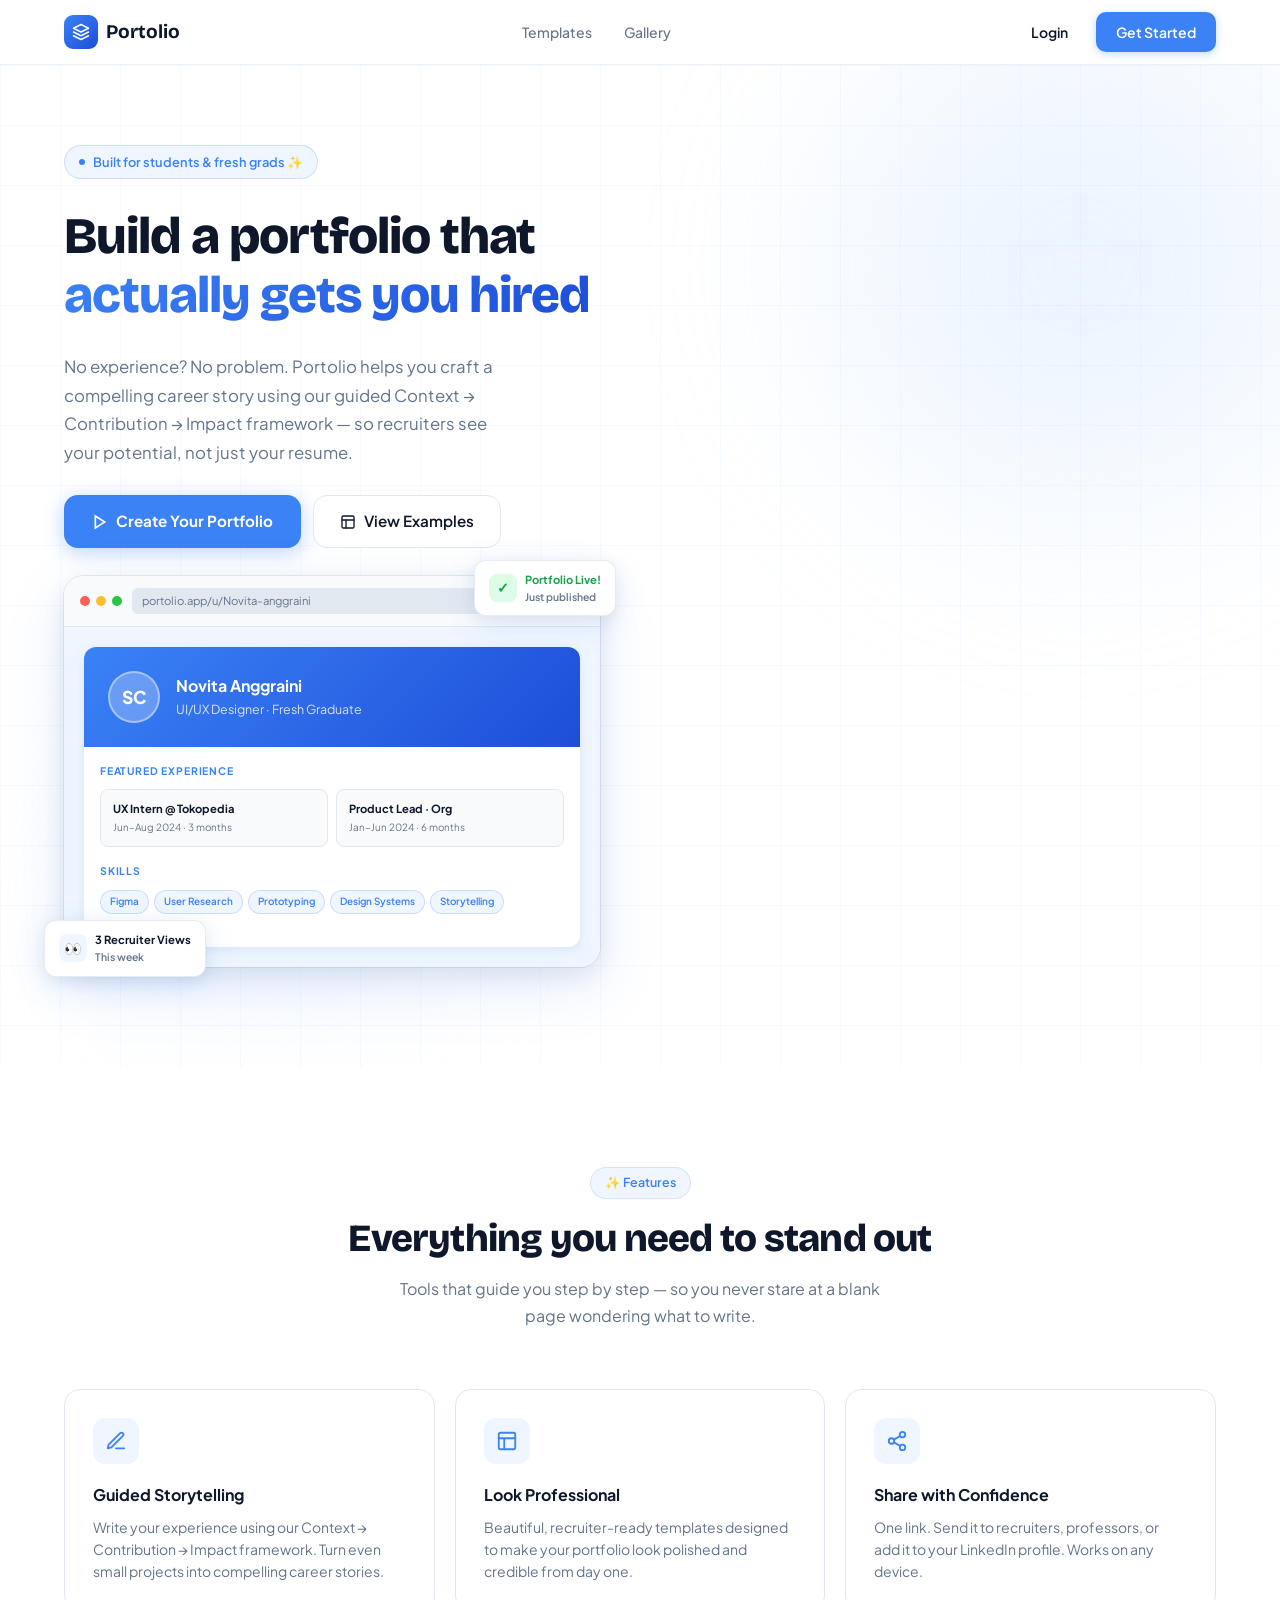
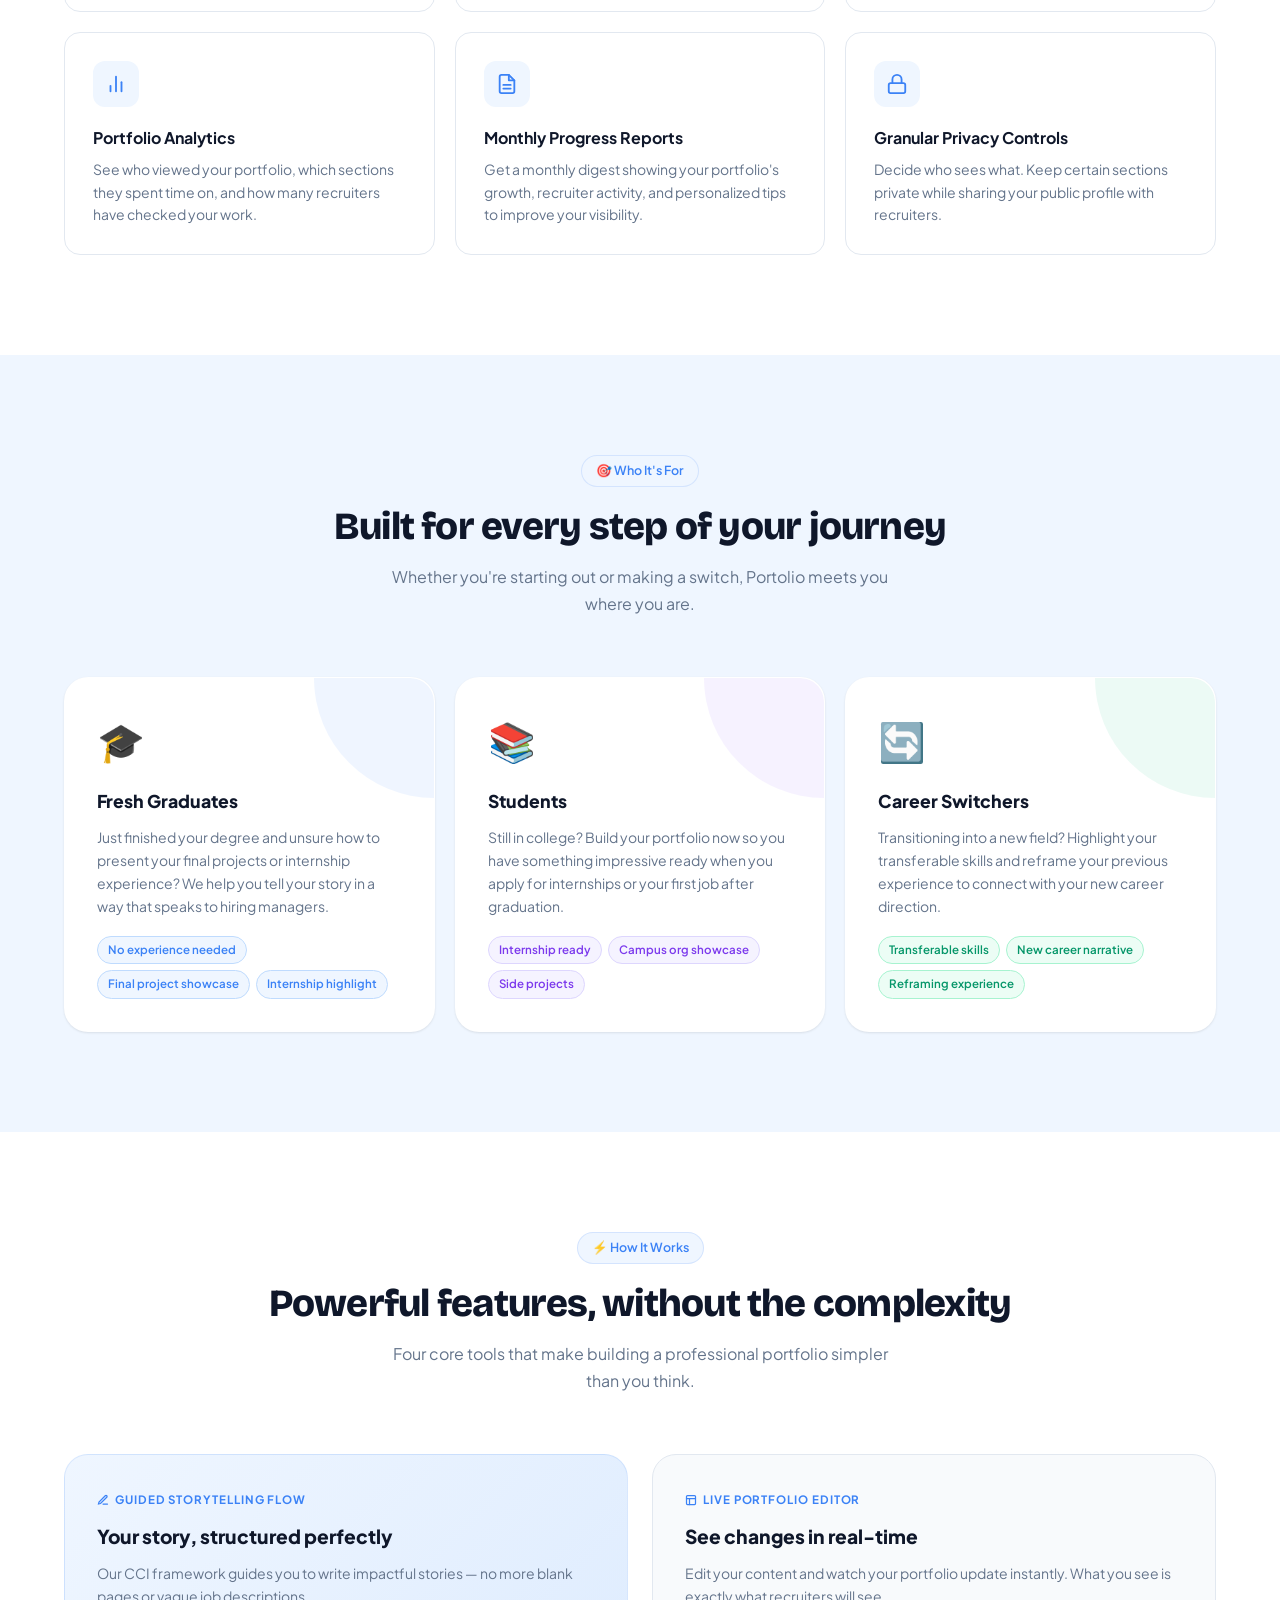
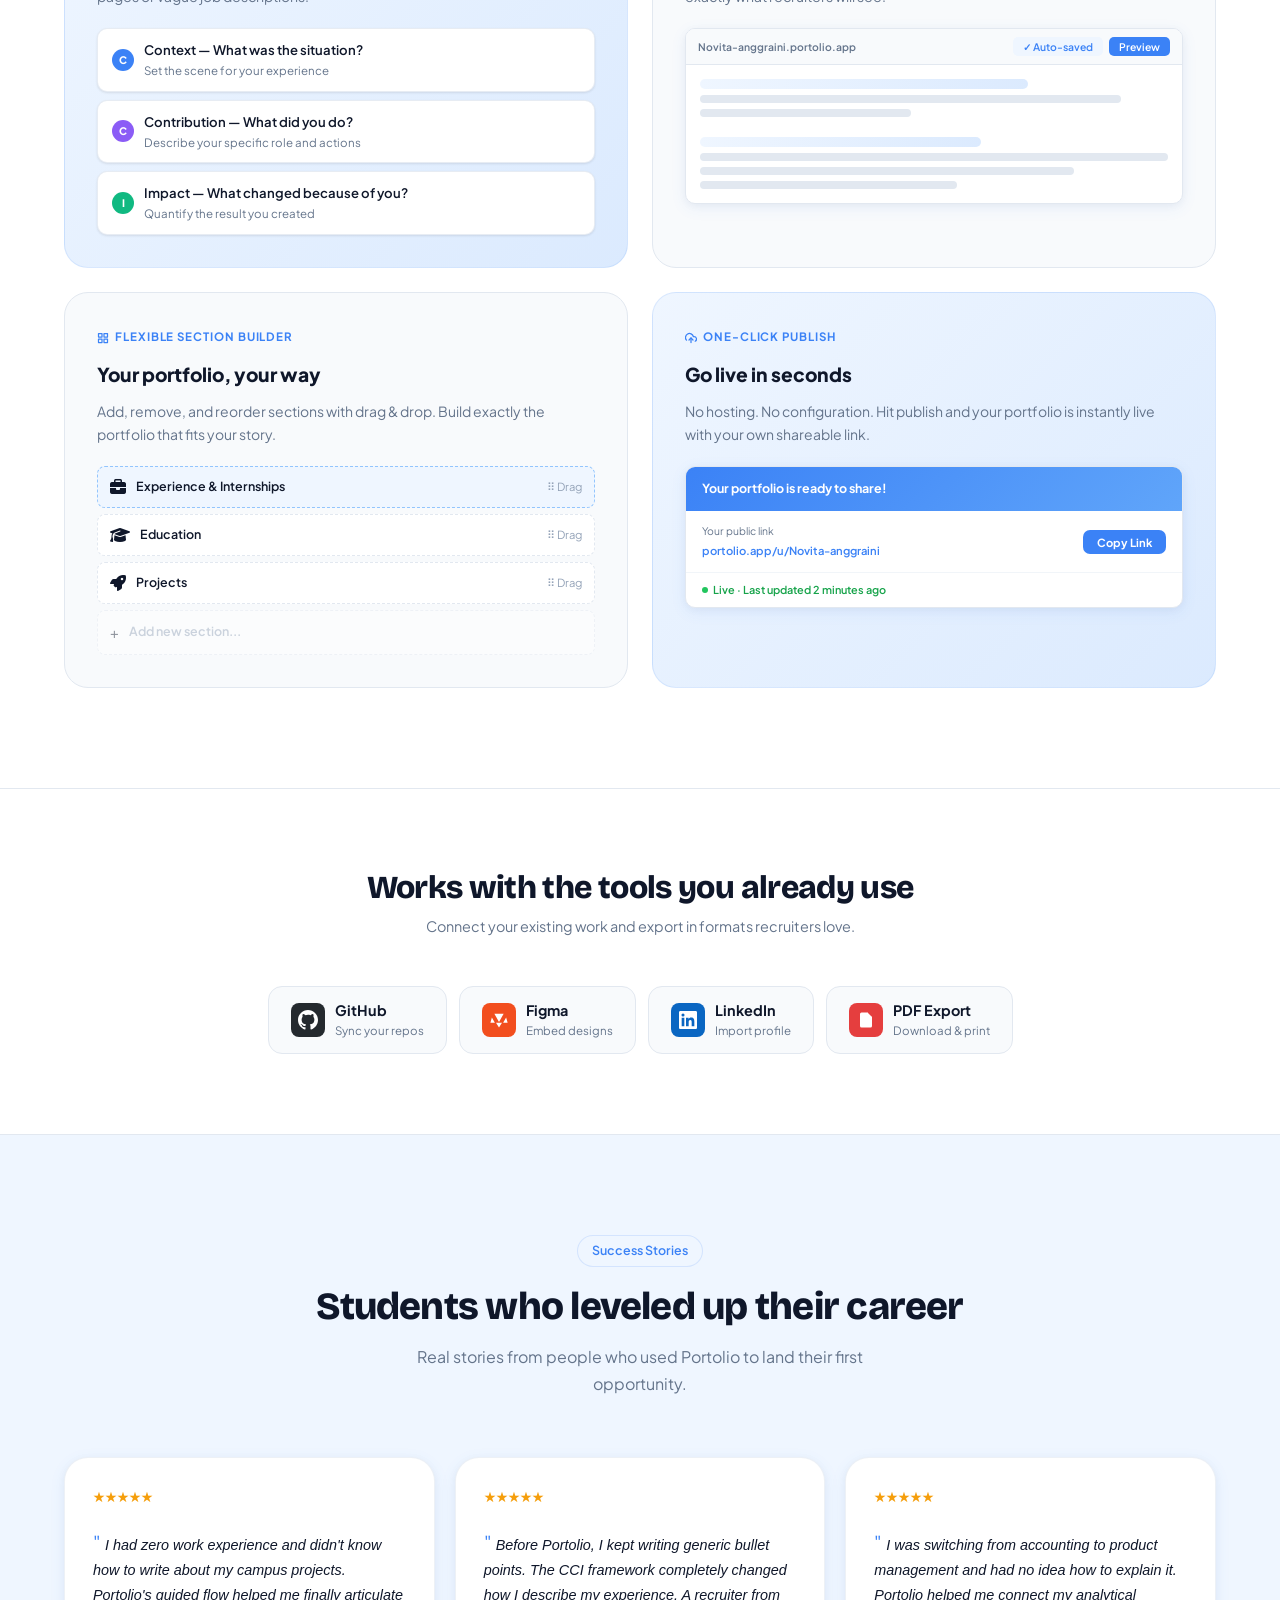
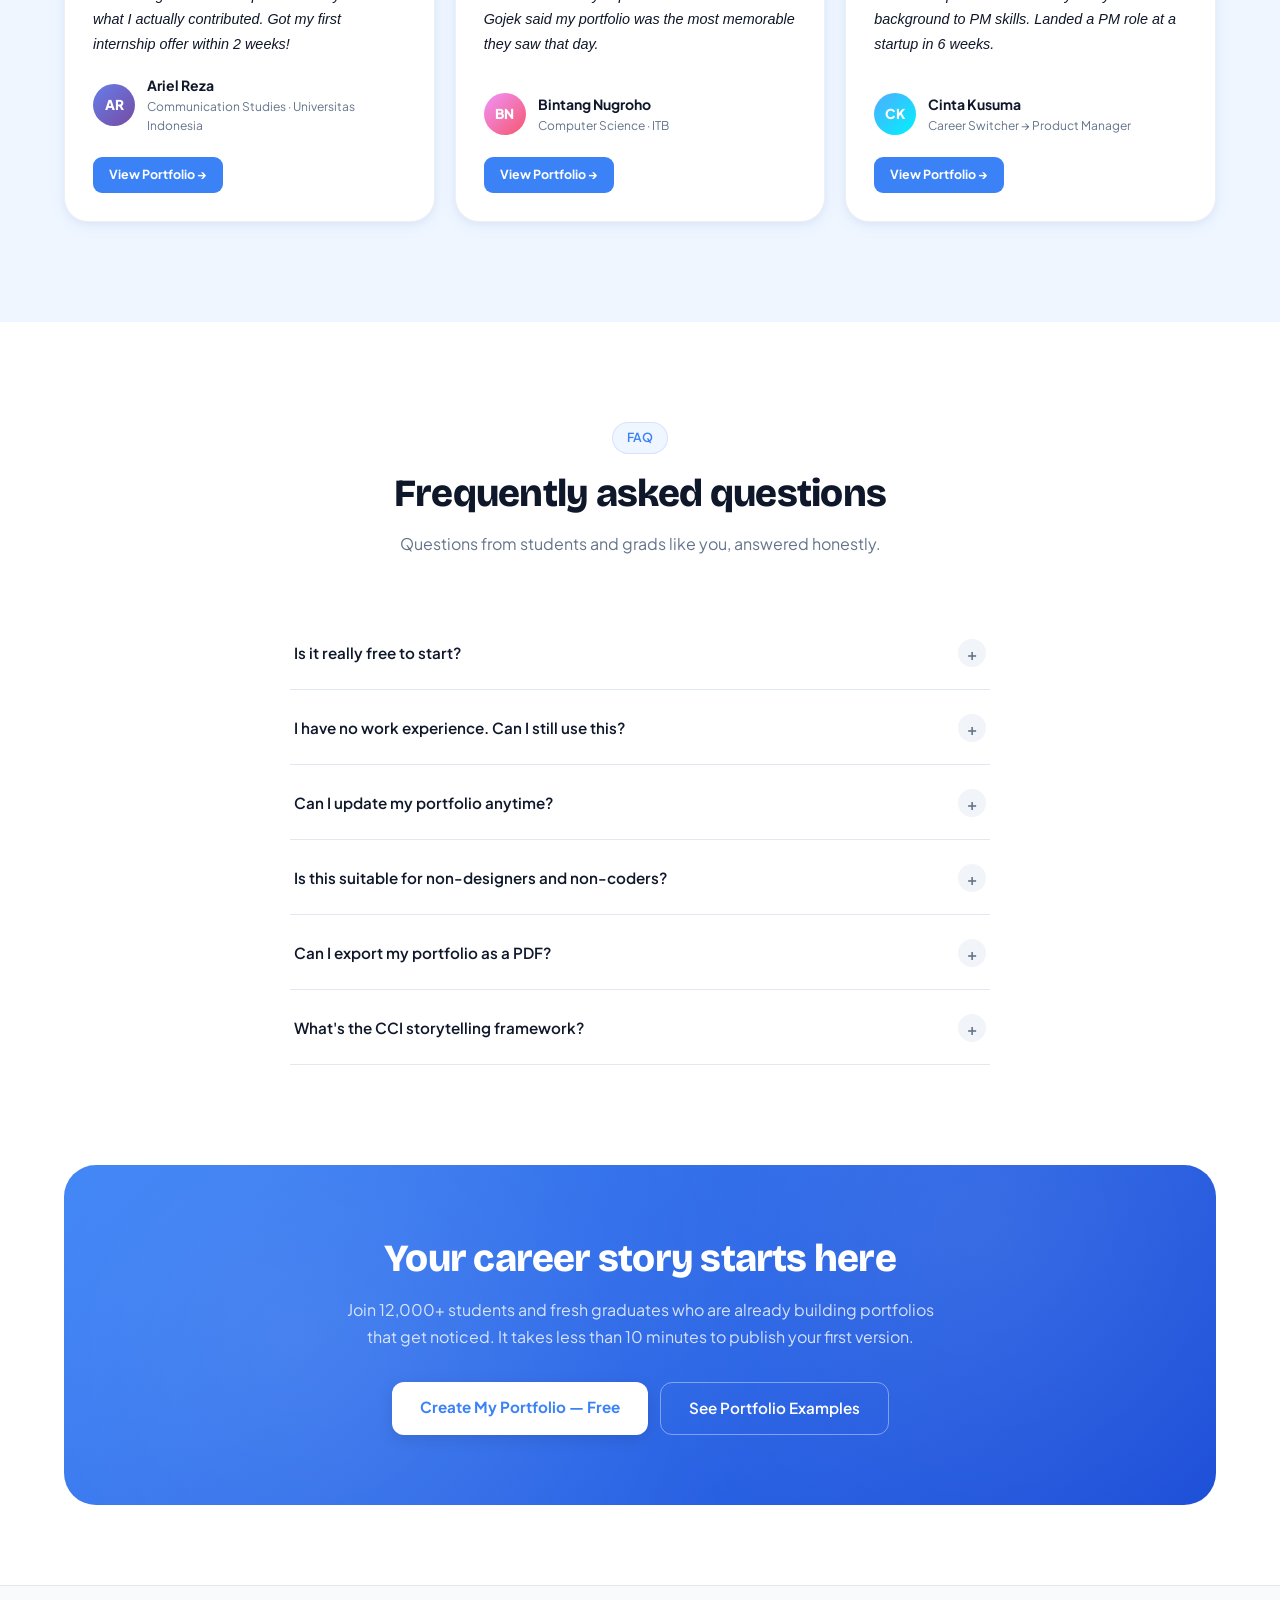
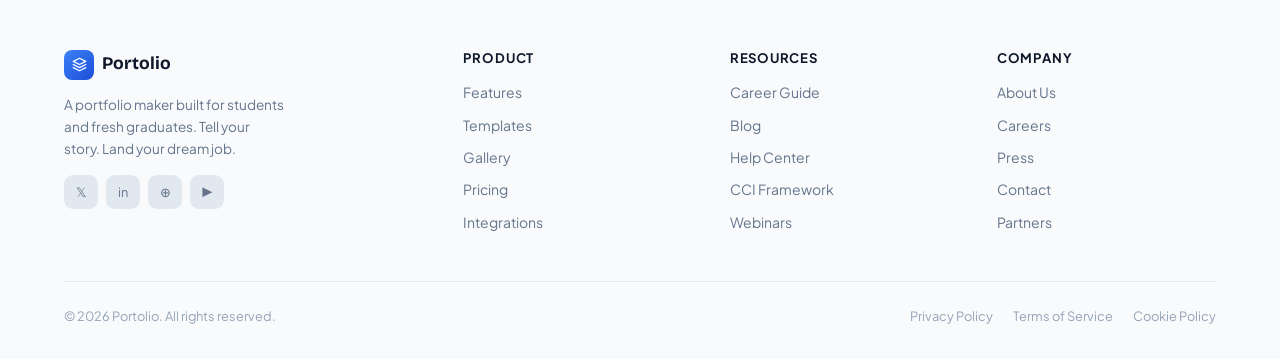
==== commit 3a32506c: "Update index.html" ====
--- a/index.html
+++ b/index.html
@@ -84,7 +84,7 @@
             View Examples
           </a>
         </div>
-        /* <div class="hero-trust">
+   <!--     /* <div class="hero-trust">
           <div class="hero-avatars">
             <div class="hero-avatar">AR</div>
             <div class="hero-avatar">BN</div>
@@ -94,7 +94,7 @@
           </div>
           <span>Trusted by <strong>12,000+</strong> students worldwide</span>
         </div> */
-      </div>
+      </div> -->
 
       <div class="hero-right fade-up" style="transition-delay:0.15s">
         <div class="hero-mockup-wrap">
@@ -159,7 +159,7 @@
     </div>
   </section>
 
-  <!-- ========== LOGOS STRIP ========== -->
+  <!-- ========== LOGOS STRIP ========== 
 /*  <div class="logos-strip">
     <div class="logos-inner">
       <span class="logos-text">Portfolios that get noticed at</span>
@@ -170,7 +170,7 @@
       <div class="logo-item"><span class="logo-bukalapak">Bukalapak</span></div>
       <div class="logo-item"><span class="logo-shopee">Shopee</span></div>
     </div>
-  </div> */
+  </div> */ -->
 
   <!-- ========== FEATURES ========== -->
   <section class="features-section" id="features">
--- a/css/style.css
+++ b/css/style.css
@@ -0,0 +1,1538 @@
+/* ============================================================
+   style.css — Portolio Landing Page Stylesheet
+   Color System:
+     --blue        : #3B82F6  (primary)
+     --blue-light  : #93C5FD  (secondary)
+     --blue-xlight : #EFF6FF  (section bg)
+     --text        : #0F172A  (primary text)
+     --text-muted  : #64748B
+     --text-light  : #94A3B8
+   Fonts: Bricolage Grotesque (headings) · Plus Jakarta Sans (body)
+============================================================ */
+
+/* ─── CSS Variables ─────────────────────────────────────── */
+:root {
+  --blue:        #3B82F6;
+  --blue-light:  #93C5FD;
+  --blue-xlight: #EFF6FF;
+  --blue-dark:   #1D4ED8;
+  --text:        #0F172A;
+  --text-muted:  #64748B;
+  --text-light:  #94A3B8;
+  --white:       #FFFFFF;
+  --gray-50:     #F8FAFC;
+  --gray-100:    #F1F5F9;
+  --gray-200:    #E2E8F0;
+
+  --radius-sm: 10px;
+  --radius:    16px;
+  --radius-lg: 24px;
+  --radius-xl: 32px;
+
+  --shadow-sm: 0 1px 3px rgba(0,0,0,0.06), 0 1px 2px rgba(0,0,0,0.04);
+  --shadow:    0 4px 16px rgba(59,130,246,0.08), 0 2px 8px rgba(0,0,0,0.04);
+  --shadow-md: 0 8px 32px rgba(59,130,246,0.12), 0 4px 16px rgba(0,0,0,0.06);
+  --shadow-lg: 0 20px 60px rgba(59,130,246,0.15), 0 8px 24px rgba(0,0,0,0.08);
+}
+
+/* ─── Reset & Base ──────────────────────────────────────── */
+*, *::before, *::after { box-sizing: border-box; margin: 0; padding: 0; }
+html                   { scroll-behavior: smooth; }
+
+body {
+  font-family: 'Plus Jakarta Sans', sans-serif;
+  background: var(--white);
+  color: var(--text);
+  line-height: 1.6;
+  overflow-x: hidden;
+}
+
+h1, h2, h3, h4 {
+  font-family: 'Bricolage Grotesque', sans-serif;
+  line-height: 1.2;
+}
+
+/* ─── Scroll Animations ─────────────────────────────────── */
+.fade-up {
+  opacity: 0;
+  transform: translateY(24px);
+  transition: opacity 0.6s ease, transform 0.6s ease;
+}
+.fade-up.visible {
+  opacity: 1;
+  transform: translateY(0);
+}
+
+/* ─── Keyframes ─────────────────────────────────────────── */
+@keyframes pulse {
+  0%, 100% { opacity: 1; transform: scale(1); }
+  50%       { opacity: 0.6; transform: scale(1.3); }
+}
+
+@keyframes floatUp {
+  0%, 100% { transform: translateY(0px); }
+  50%       { transform: translateY(-6px); }
+}
+
+/* ============================================================
+   NAVBAR
+============================================================ */
+nav {
+  position: sticky;
+  top: 0;
+  z-index: 100;
+  background: rgba(255, 255, 255, 0.85);
+  backdrop-filter: blur(20px);
+  border-bottom: 1px solid rgba(226, 232, 240, 0.6);
+  padding: 0 5%;
+}
+
+.nav-inner {
+  max-width: 1200px;
+  margin: 0 auto;
+  display: flex;
+  align-items: center;
+  justify-content: space-between;
+  height: 64px;
+  gap: 32px;
+}
+
+.nav-logo {
+  display: flex;
+  align-items: center;
+  gap: 8px;
+  font-family: 'Bricolage Grotesque', sans-serif;
+  font-weight: 700;
+  font-size: 1.2rem;
+  color: var(--text);
+  text-decoration: none;
+  flex-shrink: 0;
+}
+
+.nav-logo-icon {
+  width: 34px;
+  height: 34px;
+  background: linear-gradient(135deg, var(--blue), var(--blue-dark));
+  border-radius: 9px;
+  display: flex;
+  align-items: center;
+  justify-content: center;
+}
+
+.nav-logo-icon svg {
+  width: 18px;
+  height: 18px;
+  fill: none;
+  stroke: white;
+  stroke-width: 2;
+  stroke-linecap: round;
+  stroke-linejoin: round;
+}
+
+.nav-links {
+  display: flex;
+  align-items: center;
+  gap: 4px;
+  list-style: none;
+  flex: 1;
+  justify-content: center;
+}
+
+.nav-links a {
+  padding: 6px 14px;
+  border-radius: 8px;
+  font-size: 0.875rem;
+  font-weight: 500;
+  color: var(--text-muted);
+  text-decoration: none;
+  transition: all 0.2s;
+}
+
+.nav-links a:hover {
+  background: var(--blue-xlight);
+  color: var(--blue);
+}
+
+.nav-actions {
+  display: flex;
+  align-items: center;
+  gap: 10px;
+}
+
+/* Hamburger Button */
+.nav-hamburger {
+  display: none;
+  flex-direction: column;
+  justify-content: center;
+  gap: 5px;
+  width: 36px;
+  height: 36px;
+  background: transparent;
+  border: none;
+  cursor: pointer;
+  padding: 4px;
+  border-radius: 8px;
+  transition: background 0.2s;
+}
+
+.nav-hamburger:hover { background: var(--gray-100); }
+
+.nav-hamburger span {
+  display: block;
+  width: 22px;
+  height: 2px;
+  background: var(--text);
+  border-radius: 2px;
+  transition: all 0.3s ease;
+  transform-origin: center;
+}
+
+.nav-hamburger.open span:nth-child(1) {
+  transform: translateY(7px) rotate(45deg);
+}
+.nav-hamburger.open span:nth-child(2) {
+  opacity: 0;
+  transform: scaleX(0);
+}
+.nav-hamburger.open span:nth-child(3) {
+  transform: translateY(-7px) rotate(-45deg);
+}
+
+/* Mobile Menu Drawer */
+.nav-mobile-menu {
+  display: none;
+  position: fixed;
+  top: 64px;
+  left: 0;
+  right: 0;
+  background: rgba(255, 255, 255, 0.97);
+  backdrop-filter: blur(20px);
+  border-bottom: 1px solid var(--gray-200);
+  padding: 16px 5% 24px;
+  z-index: 99;
+  box-shadow: 0 8px 32px rgba(0,0,0,0.08);
+  flex-direction: column;
+  gap: 4px;
+}
+
+.nav-mobile-menu.open { display: flex; }
+
+.nav-mobile-menu a {
+  display: block;
+  padding: 12px 16px;
+  border-radius: 10px;
+  font-size: 0.95rem;
+  font-weight: 500;
+  color: var(--text-muted);
+  text-decoration: none;
+  transition: all 0.2s;
+}
+
+.nav-mobile-menu a:hover {
+  background: var(--blue-xlight);
+  color: var(--blue);
+}
+
+.nav-mobile-divider {
+  height: 1px;
+  background: var(--gray-200);
+  margin: 8px 0;
+}
+
+.nav-mobile-menu .btn-primary {
+  display: block;
+  text-align: center;
+  margin-top: 4px;
+  padding: 12px 20px;
+  font-size: 0.95rem;
+}
+
+.btn-ghost {
+  padding: 8px 18px;
+  border-radius: 10px;
+  font-size: 0.875rem;
+  font-weight: 600;
+  color: var(--text);
+  text-decoration: none;
+  transition: all 0.2s;
+  border: none;
+  cursor: pointer;
+  background: transparent;
+  font-family: 'Plus Jakarta Sans', sans-serif;
+}
+
+.btn-ghost:hover { background: var(--gray-100); }
+
+.btn-primary {
+  padding: 9px 20px;
+  border-radius: 10px;
+  font-family: 'Plus Jakarta Sans', sans-serif;
+  font-size: 0.875rem;
+  font-weight: 600;
+  color: white;
+  background: var(--blue);
+  border: none;
+  cursor: pointer;
+  text-decoration: none;
+  transition: all 0.2s;
+  box-shadow: 0 2px 8px rgba(59, 130, 246, 0.3);
+}
+
+.btn-primary:hover {
+  background: var(--blue-dark);
+  transform: translateY(-1px);
+  box-shadow: 0 4px 16px rgba(59, 130, 246, 0.4);
+}
+
+/* ============================================================
+   HERO
+============================================================ */
+.hero {
+  padding: 80px 5% 100px;
+  background: var(--white);
+  position: relative;
+  overflow: hidden;
+}
+
+/* Background decorations */
+.hero-bg        { position: absolute; inset: 0; pointer-events: none; z-index: 0; }
+
+.hero-blob {
+  position: absolute;
+  border-radius: 50%;
+  filter: blur(80px);
+  opacity: 0.35;
+}
+
+.hero-blob-1 {
+  width: 600px;
+  height: 600px;
+  background: radial-gradient(circle, #BFDBFE, transparent);
+  top: -100px;
+  right: -100px;
+}
+
+.hero-blob-2 {
+  width: 400px;
+  height: 400px;
+  background: radial-gradient(circle, #EFF6FF, transparent);
+  bottom: -50px;
+  left: 5%;
+}
+
+.hero-grid-lines {
+  position: absolute;
+  inset: 0;
+  background-image:
+    linear-gradient(rgba(59, 130, 246, 0.04) 1px, transparent 1px),
+    linear-gradient(90deg, rgba(59, 130, 246, 0.04) 1px, transparent 1px);
+  background-size: 60px 60px;
+}
+
+.hero-inner {
+  max-width: 1200px;
+  margin: 0 auto;
+  position: relative;
+  z-index: 1;
+  display: grid;
+  grid-template-columns: 1fr 1fr;
+  gap: 80px;
+  align-items: center;
+}
+
+/* Hero Left */
+.hero-left { display: flex; flex-direction: column; gap: 28px; }
+
+.hero-badge {
+  display: inline-flex;
+  align-items: center;
+  gap: 8px;
+  background: var(--blue-xlight);
+  border: 1px solid rgba(59, 130, 246, 0.2);
+  padding: 6px 14px;
+  border-radius: 100px;
+  font-size: 0.8rem;
+  font-weight: 600;
+  color: var(--blue);
+  width: fit-content;
+}
+
+.hero-badge-dot {
+  width: 6px;
+  height: 6px;
+  border-radius: 50%;
+  background: var(--blue);
+  animation: pulse 2s infinite;
+}
+
+.hero-title {
+  font-size: clamp(2.4rem, 4vw, 3.6rem);
+  font-weight: 800;
+  color: var(--text);
+  letter-spacing: -0.02em;
+  line-height: 1.15;
+}
+
+.hero-title .highlight {
+  background: linear-gradient(135deg, var(--blue), var(--blue-dark));
+  -webkit-background-clip: text;
+  -webkit-text-fill-color: transparent;
+  background-clip: text;
+}
+
+.hero-sub {
+  font-size: 1.05rem;
+  color: var(--text-muted);
+  line-height: 1.7;
+  max-width: 440px;
+}
+
+.hero-ctas { display: flex; align-items: center; gap: 12px; flex-wrap: wrap; }
+
+.btn-hero-primary {
+  display: inline-flex;
+  align-items: center;
+  gap: 8px;
+  padding: 14px 28px;
+  border-radius: 14px;
+  background: var(--blue);
+  color: white;
+  font-family: 'Plus Jakarta Sans', sans-serif;
+  font-size: 0.95rem;
+  font-weight: 700;
+  border: none;
+  cursor: pointer;
+  text-decoration: none;
+  box-shadow: 0 4px 20px rgba(59, 130, 246, 0.35);
+  transition: all 0.25s;
+}
+
+.btn-hero-primary:hover {
+  background: var(--blue-dark);
+  transform: translateY(-2px);
+  box-shadow: 0 8px 28px rgba(59, 130, 246, 0.45);
+}
+
+.btn-hero-secondary {
+  display: inline-flex;
+  align-items: center;
+  gap: 8px;
+  padding: 13px 26px;
+  border-radius: 14px;
+  border: 1.5px solid var(--gray-200);
+  color: var(--text);
+  font-family: 'Plus Jakarta Sans', sans-serif;
+  font-size: 0.95rem;
+  font-weight: 600;
+  background: white;
+  cursor: pointer;
+  text-decoration: none;
+  transition: all 0.25s;
+}
+
+.btn-hero-secondary:hover {
+  border-color: var(--blue-light);
+  color: var(--blue);
+  background: var(--blue-xlight);
+}
+
+/* Social trust */
+.hero-trust {
+  display: flex;
+  align-items: center;
+  gap: 12px;
+  font-size: 0.8rem;
+  color: var(--text-muted);
+}
+
+.hero-avatars { display: flex; }
+
+.hero-avatar {
+  width: 28px;
+  height: 28px;
+  border-radius: 50%;
+  border: 2px solid white;
+  margin-left: -6px;
+  font-size: 0.6rem;
+  font-weight: 700;
+  color: white;
+  display: flex;
+  align-items: center;
+  justify-content: center;
+}
+
+.hero-avatar:first-child               { margin-left: 0; }
+.hero-avatar:nth-child(1)              { background: linear-gradient(135deg, #667eea, #764ba2); }
+.hero-avatar:nth-child(2)              { background: linear-gradient(135deg, #f093fb, #f5576c); }
+.hero-avatar:nth-child(3)              { background: linear-gradient(135deg, #4facfe, #00f2fe); }
+.hero-avatar:nth-child(4)              { background: linear-gradient(135deg, #43e97b, #38f9d7); }
+.hero-avatar:nth-child(5)              { background: linear-gradient(135deg, #fa709a, #fee140); }
+
+/* Browser Mockup */
+.hero-right      { position: relative; }
+.hero-mockup-wrap { position: relative; z-index: 1; }
+
+.mockup-browser {
+  background: white;
+  border-radius: 20px;
+  box-shadow: var(--shadow-lg), 0 0 0 1px rgba(226, 232, 240, 0.8);
+  overflow: hidden;
+}
+
+.mockup-bar {
+  background: var(--gray-50);
+  border-bottom: 1px solid var(--gray-200);
+  padding: 12px 16px;
+  display: flex;
+  align-items: center;
+  gap: 10px;
+}
+
+.mockup-dots  { display: flex; gap: 6px; }
+.mockup-dot   { width: 10px; height: 10px; border-radius: 50%; }
+.mockup-dot:nth-child(1) { background: #FC5F57; }
+.mockup-dot:nth-child(2) { background: #FDBF2D; }
+.mockup-dot:nth-child(3) { background: #27C840; }
+
+.mockup-url {
+  flex: 1;
+  background: var(--gray-200);
+  border-radius: 6px;
+  padding: 4px 10px;
+  font-size: 0.7rem;
+  color: var(--text-muted);
+}
+
+.mockup-body {
+  padding: 20px;
+  background: var(--blue-xlight);
+  min-height: 340px;
+}
+
+.portfolio-preview {
+  background: white;
+  border-radius: 12px;
+  box-shadow: var(--shadow);
+  overflow: hidden;
+  min-height: 300px;
+}
+
+.portfolio-preview-header {
+  background: linear-gradient(135deg, var(--blue), var(--blue-dark));
+  padding: 24px;
+  color: white;
+  display: flex;
+  gap: 16px;
+  align-items: center;
+}
+
+.portfolio-avatar-big {
+  width: 52px;
+  height: 52px;
+  border-radius: 50%;
+  background: rgba(255, 255, 255, 0.25);
+  border: 2px solid rgba(255, 255, 255, 0.4);
+  display: flex;
+  align-items: center;
+  justify-content: center;
+  font-weight: 800;
+  font-size: 1.1rem;
+  color: white;
+  flex-shrink: 0;
+}
+
+.portfolio-preview-name { font-weight: 700; font-size: 1rem; }
+.portfolio-preview-role { font-size: 0.78rem; opacity: 0.8; margin-top: 2px; }
+
+.portfolio-preview-body {
+  padding: 16px;
+  display: flex;
+  flex-direction: column;
+  gap: 10px;
+}
+
+.portfolio-section-label {
+  font-size: 0.65rem;
+  font-weight: 700;
+  color: var(--blue);
+  text-transform: uppercase;
+  letter-spacing: 0.08em;
+}
+
+.portfolio-card-row { display: flex; gap: 8px; }
+
+.portfolio-exp-card {
+  flex: 1;
+  padding: 10px 12px;
+  border-radius: 8px;
+  border: 1px solid var(--gray-200);
+  background: var(--gray-50);
+}
+
+.portfolio-exp-title { font-size: 0.7rem; font-weight: 700; color: var(--text); }
+.portfolio-exp-sub   { font-size: 0.62rem; color: var(--text-muted); margin-top: 2px; }
+
+.portfolio-skill-chips { display: flex; flex-wrap: wrap; gap: 5px; }
+
+.skill-chip {
+  padding: 3px 9px;
+  border-radius: 100px;
+  background: var(--blue-xlight);
+  color: var(--blue);
+  font-size: 0.62rem;
+  font-weight: 600;
+  border: 1px solid rgba(59, 130, 246, 0.2);
+}
+
+/* Floating cards */
+.mockup-float-1,
+.mockup-float-2 {
+  position: absolute;
+  background: white;
+  border-radius: 12px;
+  padding: 10px 14px;
+  box-shadow: var(--shadow-md);
+  display: flex;
+  align-items: center;
+  gap: 8px;
+  font-size: 0.72rem;
+  font-weight: 600;
+  border: 1px solid rgba(226, 232, 240, 0.8);
+}
+
+.mockup-float-1 { top: -16px; right: -16px; animation: floatUp 3s ease-in-out infinite; }
+.mockup-float-2 { bottom: -10px; left: -20px; animation: floatUp 3s ease-in-out infinite 1.5s; }
+
+.float-icon {
+  width: 28px;
+  height: 28px;
+  border-radius: 8px;
+  display: flex;
+  align-items: center;
+  justify-content: center;
+  font-size: 0.9rem;
+}
+
+.float-green        { background: #DCFCE7; color: #16A34A; }
+.float-blue         { background: var(--blue-xlight); color: var(--blue); }
+.float-label-green  { font-size: 0.7rem; color: #16A34A; font-weight: 700; }
+.float-label-dark   { font-size: 0.7rem; color: var(--text); font-weight: 700; }
+.float-sub          { font-size: 0.65rem; color: var(--text-muted); }
+
+/* ============================================================
+   LOGOS STRIP
+============================================================ */
+.logos-strip {
+  padding: 24px 5%;
+  border-top: 1px solid var(--gray-200);
+  border-bottom: 1px solid var(--gray-200);
+  background: var(--gray-50);
+}
+
+.logos-inner {
+  max-width: 1000px;
+  margin: 0 auto;
+  display: flex;
+  align-items: center;
+  gap: 40px;
+  justify-content: center;
+  flex-wrap: wrap;
+}
+
+.logos-text {
+  font-size: 0.78rem;
+  font-weight: 600;
+  color: var(--text-light);
+  text-transform: uppercase;
+  letter-spacing: 0.08em;
+  white-space: nowrap;
+}
+
+.logo-item {
+  display: flex;
+  align-items: center;
+  gap: 8px;
+  opacity: 0.45;
+  transition: opacity 0.2s;
+}
+.logo-item:hover { opacity: 0.75; }
+
+.logo-google    { font-size: 1rem; font-weight: 800; letter-spacing: -0.03em; color: var(--text); }
+.logo-tokped    { font-size: 1rem; font-weight: 800; font-style: italic; color: var(--text); }
+.logo-gojek     { font-size: 1rem; font-weight: 800; color: var(--text); }
+.logo-traveloka { font-size: 1rem; font-weight: 800; letter-spacing: 0.04em; color: var(--text); }
+.logo-bukalapak { font-size: 1rem; font-weight: 800; color: var(--text); }
+.logo-shopee    { font-size: 1rem; font-weight: 800; letter-spacing: -0.03em; color: var(--text); }
+
+/* ============================================================
+   SHARED SECTION STYLES
+============================================================ */
+section { padding: 100px 5%; }
+.section-inner { max-width: 1200px; margin: 0 auto; }
+
+.section-header {
+  text-align: center;
+  margin-bottom: 60px;
+}
+
+.section-tag {
+  display: inline-flex;
+  align-items: center;
+  gap: 6px;
+  background: var(--blue-xlight);
+  color: var(--blue);
+  border: 1px solid rgba(59, 130, 246, 0.15);
+  padding: 5px 14px;
+  border-radius: 100px;
+  font-size: 0.78rem;
+  font-weight: 600;
+  margin-bottom: 16px;
+}
+
+.section-title {
+  font-size: clamp(1.8rem, 3vw, 2.6rem);
+  font-weight: 800;
+  color: var(--text);
+  letter-spacing: -0.02em;
+  margin-bottom: 14px;
+}
+
+.section-sub {
+  font-size: 1rem;
+  color: var(--text-muted);
+  max-width: 520px;
+  margin: 0 auto;
+  line-height: 1.7;
+}
+
+/* ============================================================
+   FEATURES GRID
+============================================================ */
+.features-section { background: var(--white); }
+
+.features-grid {
+  display: grid;
+  grid-template-columns: repeat(3, 1fr);
+  gap: 20px;
+}
+
+.feature-card {
+  background: white;
+  border: 1px solid var(--gray-200);
+  border-radius: var(--radius);
+  padding: 28px;
+  transition: all 0.3s;
+  cursor: default;
+  position: relative;
+  overflow: hidden;
+}
+
+.feature-card::before {
+  content: '';
+  position: absolute;
+  inset: -1px;
+  border-radius: var(--radius);
+  opacity: 0;
+  background: linear-gradient(135deg, var(--blue-light), transparent);
+  transition: opacity 0.3s;
+  pointer-events: none;
+}
+
+.feature-card:hover {
+  box-shadow: 0 0 0 2px var(--blue-light), var(--shadow-md);
+  transform: translateY(-3px);
+}
+
+.feature-card:hover::before { opacity: 0.15; }
+
+.feature-icon {
+  width: 46px;
+  height: 46px;
+  border-radius: 12px;
+  background: var(--blue-xlight);
+  color: var(--blue);
+  display: flex;
+  align-items: center;
+  justify-content: center;
+  margin-bottom: 18px;
+}
+
+.feature-icon svg {
+  width: 22px;
+  height: 22px;
+  stroke: var(--blue);
+  fill: none;
+  stroke-width: 2;
+  stroke-linecap: round;
+  stroke-linejoin: round;
+}
+
+.feature-title {
+  font-size: 1rem;
+  font-weight: 700;
+  color: var(--text);
+  margin-bottom: 8px;
+}
+
+.feature-desc {
+  font-size: 0.875rem;
+  color: var(--text-muted);
+  line-height: 1.6;
+}
+
+/* ============================================================
+   WHO IT'S FOR
+============================================================ */
+.who-section { background: var(--blue-xlight); }
+
+.who-grid {
+  display: grid;
+  grid-template-columns: repeat(3, 1fr);
+  gap: 20px;
+}
+
+.who-card {
+  background: white;
+  border-radius: var(--radius-lg);
+  padding: 32px;
+  transition: all 0.3s;
+  box-shadow: var(--shadow-sm);
+  position: relative;
+  overflow: hidden;
+  border: 1px solid rgba(255, 255, 255, 0.8);
+}
+
+.who-card:hover {
+  transform: translateY(-4px);
+  box-shadow: var(--shadow-md);
+}
+
+.who-card-bg {
+  position: absolute;
+  top: 0;
+  right: 0;
+  width: 120px;
+  height: 120px;
+  border-radius: 0 var(--radius-lg) 0 120px;
+  opacity: 0.08;
+}
+
+.who-card-bg--blue   { background: #3B82F6; }
+.who-card-bg--purple { background: #8B5CF6; }
+.who-card-bg--green  { background: #10B981; }
+
+.who-emoji {
+  font-size: 2.4rem;
+  margin-bottom: 16px;
+  display: block;
+}
+
+.who-title {
+  font-size: 1.1rem;
+  font-weight: 800;
+  color: var(--text);
+  margin-bottom: 10px;
+}
+
+.who-desc {
+  font-size: 0.875rem;
+  color: var(--text-muted);
+  line-height: 1.65;
+  margin-bottom: 18px;
+}
+
+.who-tags { display: flex; flex-wrap: wrap; gap: 6px; }
+
+.who-tag {
+  padding: 4px 10px;
+  border-radius: 100px;
+  font-size: 0.72rem;
+  font-weight: 600;
+  border: 1px solid;
+}
+
+.who-tag--blue   { background: #EFF6FF; color: #3B82F6; border-color: #BFDBFE; }
+.who-tag--purple { background: #F5F3FF; color: #7C3AED; border-color: #DDD6FE; }
+.who-tag--green  { background: #ECFDF5; color: #059669; border-color: #A7F3D0; }
+
+/* ============================================================
+   SHOWCASE
+============================================================ */
+.showcase-section { background: var(--white); }
+
+.showcase-grid {
+  display: grid;
+  grid-template-columns: repeat(2, 1fr);
+  gap: 24px;
+}
+
+.showcase-card {
+  border-radius: var(--radius-lg);
+  padding: 32px;
+  position: relative;
+  overflow: hidden;
+  transition: all 0.3s;
+}
+
+.showcase-card:hover { transform: translateY(-3px); }
+
+.sc-blue  { background: linear-gradient(135deg, #EFF6FF, #DBEAFE); border: 1px solid rgba(59, 130, 246, 0.12); }
+.sc-light { background: var(--gray-50); border: 1px solid var(--gray-200); }
+
+.showcase-tag {
+  display: inline-flex;
+  align-items: center;
+  gap: 6px;
+  font-size: 0.72rem;
+  font-weight: 700;
+  color: var(--blue);
+  text-transform: uppercase;
+  letter-spacing: 0.08em;
+  margin-bottom: 12px;
+}
+
+.showcase-title {
+  font-size: 1.2rem;
+  font-weight: 800;
+  color: var(--text);
+  margin-bottom: 10px;
+}
+
+.showcase-desc {
+  font-size: 0.875rem;
+  color: var(--text-muted);
+  line-height: 1.65;
+  margin-bottom: 20px;
+}
+
+/* Story Steps (CCI) */
+.story-steps { display: flex; flex-direction: column; gap: 8px; }
+
+.story-step {
+  display: flex;
+  align-items: center;
+  gap: 10px;
+  background: white;
+  border-radius: 10px;
+  padding: 10px 14px;
+  box-shadow: var(--shadow-sm);
+  border: 1px solid rgba(226, 232, 240, 0.8);
+}
+
+.story-step-num {
+  width: 22px;
+  height: 22px;
+  border-radius: 50%;
+  color: white;
+  font-size: 0.65rem;
+  font-weight: 800;
+  display: flex;
+  align-items: center;
+  justify-content: center;
+  flex-shrink: 0;
+}
+
+.story-step-num--blue   { background: var(--blue); }
+.story-step-num--purple { background: #8B5CF6; }
+.story-step-num--green  { background: #10B981; }
+
+.story-step-text { font-size: 0.82rem; font-weight: 600; color: var(--text); }
+.story-step-hint { font-size: 0.72rem; color: var(--text-muted); margin-top: 2px; }
+
+/* Mini Editor */
+.mini-editor {
+  background: white;
+  border-radius: 10px;
+  box-shadow: var(--shadow);
+  overflow: hidden;
+  border: 1px solid var(--gray-200);
+}
+
+.mini-editor-bar {
+  background: var(--gray-50);
+  border-bottom: 1px solid var(--gray-200);
+  padding: 8px 12px;
+  display: flex;
+  align-items: center;
+  gap: 6px;
+}
+
+.mini-editor-url {
+  font-size: 0.65rem;
+  font-weight: 600;
+  color: var(--text-muted);
+  flex: 1;
+}
+
+.mini-editor-btn {
+  padding: 3px 10px;
+  border-radius: 5px;
+  font-size: 0.65rem;
+  font-weight: 600;
+  border: none;
+  cursor: pointer;
+  font-family: 'Plus Jakarta Sans', sans-serif;
+}
+
+.mini-editor-btn--saved { background: var(--blue-xlight); color: var(--blue); }
+.mini-editor-btn--blue  { background: var(--blue); color: white; }
+
+.mini-editor-body {
+  padding: 14px;
+  display: flex;
+  flex-direction: column;
+  gap: 6px;
+}
+
+.editor-block {
+  height: 8px;
+  border-radius: 4px;
+  background: var(--gray-200);
+}
+
+.editor-block--blue { background: linear-gradient(90deg, var(--blue-xlight), #DBEAFE); height: 10px; border-radius: 5px; }
+.editor-block--wide { width: 70%; }
+.editor-block--90   { width: 90%; }
+.editor-block--80   { width: 80%; }
+.editor-block--60   { width: 60%; }
+.editor-block--55   { width: 55%; }
+.editor-block--45   { width: 45%; }
+.editor-block--full { width: 100%; }
+
+/* Section Builder */
+.section-builder { display: flex; flex-direction: column; gap: 6px; }
+
+.builder-section {
+  display: flex;
+  align-items: center;
+  gap: 10px;
+  background: white;
+  border-radius: 8px;
+  padding: 10px 12px;
+  border: 1.5px dashed var(--gray-200);
+  cursor: grab;
+  transition: all 0.2s;
+}
+
+.builder-section--active {
+  border-color: var(--blue-light);
+  background: var(--blue-xlight);
+}
+
+.builder-section--empty { opacity: 0.45; border-color: var(--gray-200); cursor: default; }
+
+.builder-section-icon  { font-size: 0.9rem; }
+.builder-section-label { font-size: 0.78rem; font-weight: 600; color: var(--text); flex: 1; }
+.builder-section-label--muted { color: var(--text-light); }
+.builder-drag          { font-size: 0.7rem; color: var(--text-light); }
+
+/* Publish Preview */
+.publish-preview {
+  background: white;
+  border-radius: 10px;
+  box-shadow: var(--shadow);
+  overflow: hidden;
+  border: 1px solid var(--gray-200);
+}
+
+.publish-preview-header {
+  background: linear-gradient(135deg, var(--blue), #60A5FA);
+  padding: 12px 16px;
+  color: white;
+  font-size: 0.78rem;
+  font-weight: 700;
+}
+
+.publish-preview-body {
+  padding: 12px 16px;
+  display: flex;
+  align-items: center;
+  justify-content: space-between;
+}
+
+.publish-url-label { font-size: 0.65rem; color: var(--text-muted); margin-bottom: 3px; }
+.publish-url       { font-size: 0.7rem; color: var(--blue); font-weight: 600; }
+
+.publish-btn {
+  padding: 5px 14px;
+  border-radius: 7px;
+  background: var(--blue);
+  color: white;
+  font-size: 0.7rem;
+  font-weight: 700;
+  border: none;
+  cursor: pointer;
+  font-family: 'Plus Jakarta Sans', sans-serif;
+}
+
+.publish-status {
+  display: flex;
+  align-items: center;
+  gap: 5px;
+  padding: 8px 16px;
+  border-top: 1px solid var(--gray-100);
+}
+
+.status-dot  { width: 6px; height: 6px; border-radius: 50%; background: #22C55E; animation: pulse 2s infinite; }
+.status-text { font-size: 0.68rem; color: #16A34A; font-weight: 600; }
+
+/* ============================================================
+   INTEGRATIONS
+============================================================ */
+.integrations-section {
+  background: var(--white);
+  padding: 80px 5%;
+  border-top: 1px solid var(--gray-200);
+  border-bottom: 1px solid var(--gray-200);
+}
+
+.integrations-title {
+  text-align: center;
+  margin-bottom: 48px;
+}
+
+.integrations-title h2 {
+  font-size: clamp(1.4rem, 2.5vw, 2rem);
+  font-weight: 800;
+  color: var(--text);
+  letter-spacing: -0.02em;
+}
+
+.integrations-sub {
+  font-size: 0.9rem;
+  color: var(--text-muted);
+  margin-top: 8px;
+}
+
+.integrations-row {
+  display: flex;
+  align-items: center;
+  justify-content: center;
+  gap: 12px;
+  flex-wrap: wrap;
+}
+
+.integration-pill {
+  display: flex;
+  align-items: center;
+  gap: 10px;
+  background: var(--gray-50);
+  border: 1px solid var(--gray-200);
+  border-radius: 14px;
+  padding: 12px 22px;
+  transition: all 0.25s;
+  cursor: default;
+}
+
+.integration-pill:hover {
+  background: var(--blue-xlight);
+  border-color: var(--blue-light);
+  transform: translateY(-2px);
+  box-shadow: var(--shadow-sm);
+}
+
+.integration-icon {
+  width: 34px;
+  height: 34px;
+  border-radius: 8px;
+  display: flex;
+  align-items: center;
+  justify-content: center;
+}
+
+.integration-icon--github   { background: #24292E; }
+.integration-icon--figma    { background: #F24E1E; }
+.integration-icon--linkedin { background: #0A66C2; }
+.integration-icon--pdf      { background: #E53E3E; }
+
+.integration-name { font-size: 0.9rem; font-weight: 700; color: var(--text); }
+.integration-desc { font-size: 0.72rem; color: var(--text-muted); }
+
+/* ============================================================
+   TESTIMONIALS
+============================================================ */
+.testimonials-section { background: var(--blue-xlight); }
+
+.testimonials-grid {
+  display: grid;
+  grid-template-columns: repeat(3, 1fr);
+  gap: 20px;
+}
+
+.testimonial-card {
+  background: white;
+  border-radius: var(--radius-lg);
+  padding: 28px;
+  box-shadow: var(--shadow);
+  border: 1px solid rgba(226, 232, 240, 0.6);
+  transition: all 0.3s;
+  display: flex;
+  flex-direction: column;
+  gap: 18px;
+}
+
+.testimonial-card:hover {
+  transform: translateY(-4px);
+  box-shadow: var(--shadow-md);
+}
+
+.stars { display: flex; gap: 3px; color: #F59E0B; font-size: 0.85rem; }
+
+.testimonial-quote {
+  font-size: 0.9rem;
+  color: var(--text);
+  line-height: 1.7;
+  flex: 1;
+  font-style: italic;
+}
+
+.testimonial-quote::before {
+  content: '"';
+  font-size: 1.2rem;
+  color: var(--blue);
+  font-style: normal;
+}
+
+.testimonial-footer {
+  display: flex;
+  align-items: center;
+  gap: 12px;
+  margin-top: auto;
+}
+
+.t-avatar {
+  width: 42px;
+  height: 42px;
+  border-radius: 50%;
+  display: flex;
+  align-items: center;
+  justify-content: center;
+  font-weight: 800;
+  font-size: 0.85rem;
+  color: white;
+  flex-shrink: 0;
+}
+
+.t-avatar--purple { background: linear-gradient(135deg, #667eea, #764ba2); }
+.t-avatar--pink   { background: linear-gradient(135deg, #f093fb, #f5576c); }
+.t-avatar--cyan   { background: linear-gradient(135deg, #4facfe, #00f2fe); }
+
+.t-name { font-weight: 700; font-size: 0.875rem; color: var(--text); }
+.t-role { font-size: 0.75rem; color: var(--text-muted); }
+
+.t-cta {
+  margin-top: 4px;
+  display: inline-flex;
+  align-items: center;
+  gap: 5px;
+  padding: 8px 16px;
+  border-radius: 9px;
+  background: var(--blue);
+  color: white;
+  font-size: 0.78rem;
+  font-weight: 700;
+  border: none;
+  cursor: pointer;
+  text-decoration: none;
+  transition: all 0.2s;
+  width: fit-content;
+  font-family: 'Plus Jakarta Sans', sans-serif;
+}
+
+.t-cta:hover { background: var(--blue-dark); }
+
+/* ============================================================
+   FAQ
+============================================================ */
+.faq-section  { background: var(--white); }
+.faq-list     { max-width: 700px; margin: 0 auto; display: flex; flex-direction: column; gap: 2px; }
+.faq-item     { border-bottom: 1px solid var(--gray-200); overflow: hidden; }
+
+.faq-question {
+  display: flex;
+  align-items: center;
+  justify-content: space-between;
+  padding: 22px 4px;
+  cursor: pointer;
+  font-weight: 600;
+  font-size: 0.95rem;
+  color: var(--text);
+  gap: 16px;
+  transition: color 0.2s;
+  user-select: none;
+}
+
+.faq-question:hover { color: var(--blue); }
+
+.faq-toggle {
+  width: 28px;
+  height: 28px;
+  border-radius: 50%;
+  background: var(--gray-100);
+  flex-shrink: 0;
+  display: flex;
+  align-items: center;
+  justify-content: center;
+  transition: all 0.3s;
+  font-size: 1rem;
+  color: var(--text-muted);
+}
+
+.faq-item.open .faq-toggle {
+  background: var(--blue-xlight);
+  color: var(--blue);
+  transform: rotate(45deg);
+}
+
+.faq-answer {
+  max-height: 0;
+  overflow: hidden;
+  transition: max-height 0.35s ease, padding 0.25s;
+  font-size: 0.9rem;
+  color: var(--text-muted);
+  line-height: 1.7;
+  padding: 0 4px;
+}
+
+.faq-item.open .faq-answer {
+  max-height: 200px;
+  padding-bottom: 20px;
+}
+
+/* ============================================================
+   CTA BANNER
+============================================================ */
+.cta-banner {
+  margin: 0 5% 80px;
+  background: linear-gradient(135deg, var(--blue), var(--blue-dark));
+  border-radius: var(--radius-xl);
+  padding: 70px 60px;
+  text-align: center;
+  position: relative;
+  overflow: hidden;
+}
+
+.cta-banner-bg {
+  position: absolute;
+  inset: 0;
+  pointer-events: none;
+  background-image:
+    radial-gradient(circle at 20% 50%, rgba(255,255,255,0.1) 0%, transparent 50%),
+    radial-gradient(circle at 80% 20%, rgba(255,255,255,0.08) 0%, transparent 40%);
+}
+
+.cta-banner-inner {
+  position: relative;
+  z-index: 1;
+  max-width: 600px;
+  margin: 0 auto;
+}
+
+.cta-banner h2 {
+  font-size: clamp(1.8rem, 3vw, 2.6rem);
+  font-weight: 800;
+  color: white;
+  margin-bottom: 16px;
+  letter-spacing: -0.02em;
+}
+
+.cta-banner p {
+  font-size: 1rem;
+  color: rgba(255,255,255,0.8);
+  margin-bottom: 32px;
+  line-height: 1.65;
+}
+
+.cta-banner-btns {
+  display: flex;
+  justify-content: center;
+  gap: 12px;
+  flex-wrap: wrap;
+}
+
+.btn-white {
+  padding: 13px 28px;
+  border-radius: 12px;
+  background: white;
+  color: var(--blue);
+  font-family: 'Plus Jakarta Sans', sans-serif;
+  font-size: 0.95rem;
+  font-weight: 700;
+  border: none;
+  cursor: pointer;
+  text-decoration: none;
+  transition: all 0.25s;
+  box-shadow: 0 4px 16px rgba(0,0,0,0.1);
+}
+
+.btn-white:hover {
+  transform: translateY(-2px);
+  box-shadow: 0 8px 24px rgba(0,0,0,0.15);
+}
+
+.btn-outline-white {
+  padding: 13px 28px;
+  border-radius: 12px;
+  border: 1.5px solid rgba(255,255,255,0.4);
+  color: white;
+  font-family: 'Plus Jakarta Sans', sans-serif;
+  font-size: 0.95rem;
+  font-weight: 600;
+  background: transparent;
+  cursor: pointer;
+  text-decoration: none;
+  transition: all 0.25s;
+}
+
+.btn-outline-white:hover {
+  background: rgba(255,255,255,0.1);
+  border-color: rgba(255,255,255,0.7);
+}
+
+/* ============================================================
+   FOOTER
+============================================================ */
+footer {
+  background: var(--gray-50);
+  border-top: 1px solid var(--gray-200);
+  padding: 64px 5% 32px;
+}
+
+.footer-inner { max-width: 1200px; margin: 0 auto; }
+
+.footer-top {
+  display: grid;
+  grid-template-columns: 1.6fr 1fr 1fr 1fr;
+  gap: 48px;
+  margin-bottom: 48px;
+}
+
+.footer-brand   { display: flex; flex-direction: column; gap: 14px; }
+
+.footer-logo {
+  display: flex;
+  align-items: center;
+  gap: 8px;
+  font-family: 'Bricolage Grotesque', sans-serif;
+  font-weight: 700;
+  font-size: 1.1rem;
+  color: var(--text);
+}
+
+.footer-logo-icon {
+  width: 30px;
+  height: 30px;
+  background: linear-gradient(135deg, var(--blue), var(--blue-dark));
+  border-radius: 8px;
+  display: flex;
+  align-items: center;
+  justify-content: center;
+}
+
+.footer-logo-icon svg {
+  width: 15px;
+  height: 15px;
+  fill: none;
+  stroke: white;
+  stroke-width: 2;
+  stroke-linecap: round;
+  stroke-linejoin: round;
+}
+
+.footer-desc {
+  font-size: 0.85rem;
+  color: var(--text-muted);
+  line-height: 1.65;
+  max-width: 220px;
+}
+
+.footer-socials { display: flex; gap: 8px; }
+
+.social-icon {
+  width: 34px;
+  height: 34px;
+  border-radius: 9px;
+  background: var(--gray-200);
+  color: var(--text-muted);
+  display: flex;
+  align-items: center;
+  justify-content: center;
+  transition: all 0.2s;
+  cursor: pointer;
+  text-decoration: none;
+  font-size: 0.8rem;
+}
+
+.social-icon:hover {
+  background: var(--blue-xlight);
+  color: var(--blue);
+}
+
+.footer-col h4 {
+  font-size: 0.82rem;
+  font-weight: 700;
+  color: var(--text);
+  text-transform: uppercase;
+  letter-spacing: 0.06em;
+  margin-bottom: 16px;
+  font-family: 'Plus Jakarta Sans', sans-serif;
+}
+
+.footer-links { display: flex; flex-direction: column; gap: 10px; }
+
+.footer-links a {
+  font-size: 0.875rem;
+  color: var(--text-muted);
+  text-decoration: none;
+  transition: color 0.2s;
+}
+
+.footer-links a:hover { color: var(--blue); }
+
+.footer-bottom {
+  border-top: 1px solid var(--gray-200);
+  padding-top: 24px;
+  display: flex;
+  align-items: center;
+  justify-content: space-between;
+  flex-wrap: wrap;
+  gap: 12px;
+}
+
+.footer-copy { font-size: 0.8rem; color: var(--text-light); }
+
+.footer-bottom-links { display: flex; gap: 20px; }
+
+.footer-bottom-links a {
+  font-size: 0.8rem;
+  color: var(--text-light);
+  text-decoration: none;
+  transition: color 0.2s;
+}
+
+.footer-bottom-links a:hover { color: var(--blue); }
+
+/* ============================================================
+   RESPONSIVE
+============================================================ */
+@media (max-width: 900px) {
+  .hero-inner             { grid-template-columns: 1fr; gap: 48px; }
+  .hero-right             { display: none; }
+  .features-grid          { grid-template-columns: repeat(2, 1fr); }
+  .who-grid               { grid-template-columns: 1fr; }
+  .showcase-grid          { grid-template-columns: 1fr; }
+  .testimonials-grid      { grid-template-columns: 1fr; }
+  .footer-top             { grid-template-columns: 1fr 1fr; gap: 32px; }
+
+  /* Hide desktop nav links & actions, show hamburger */
+  .nav-links              { display: none; }
+  .nav-actions            { display: none; }
+  .nav-hamburger          { display: flex; }
+}
+
+@media (max-width: 600px) {
+  section                 { padding: 64px 5%; }
+  .features-grid          { grid-template-columns: 1fr; }
+  .footer-top             { grid-template-columns: 1fr; }
+  .cta-banner             { padding: 48px 28px; margin: 0 3% 60px; }
+}
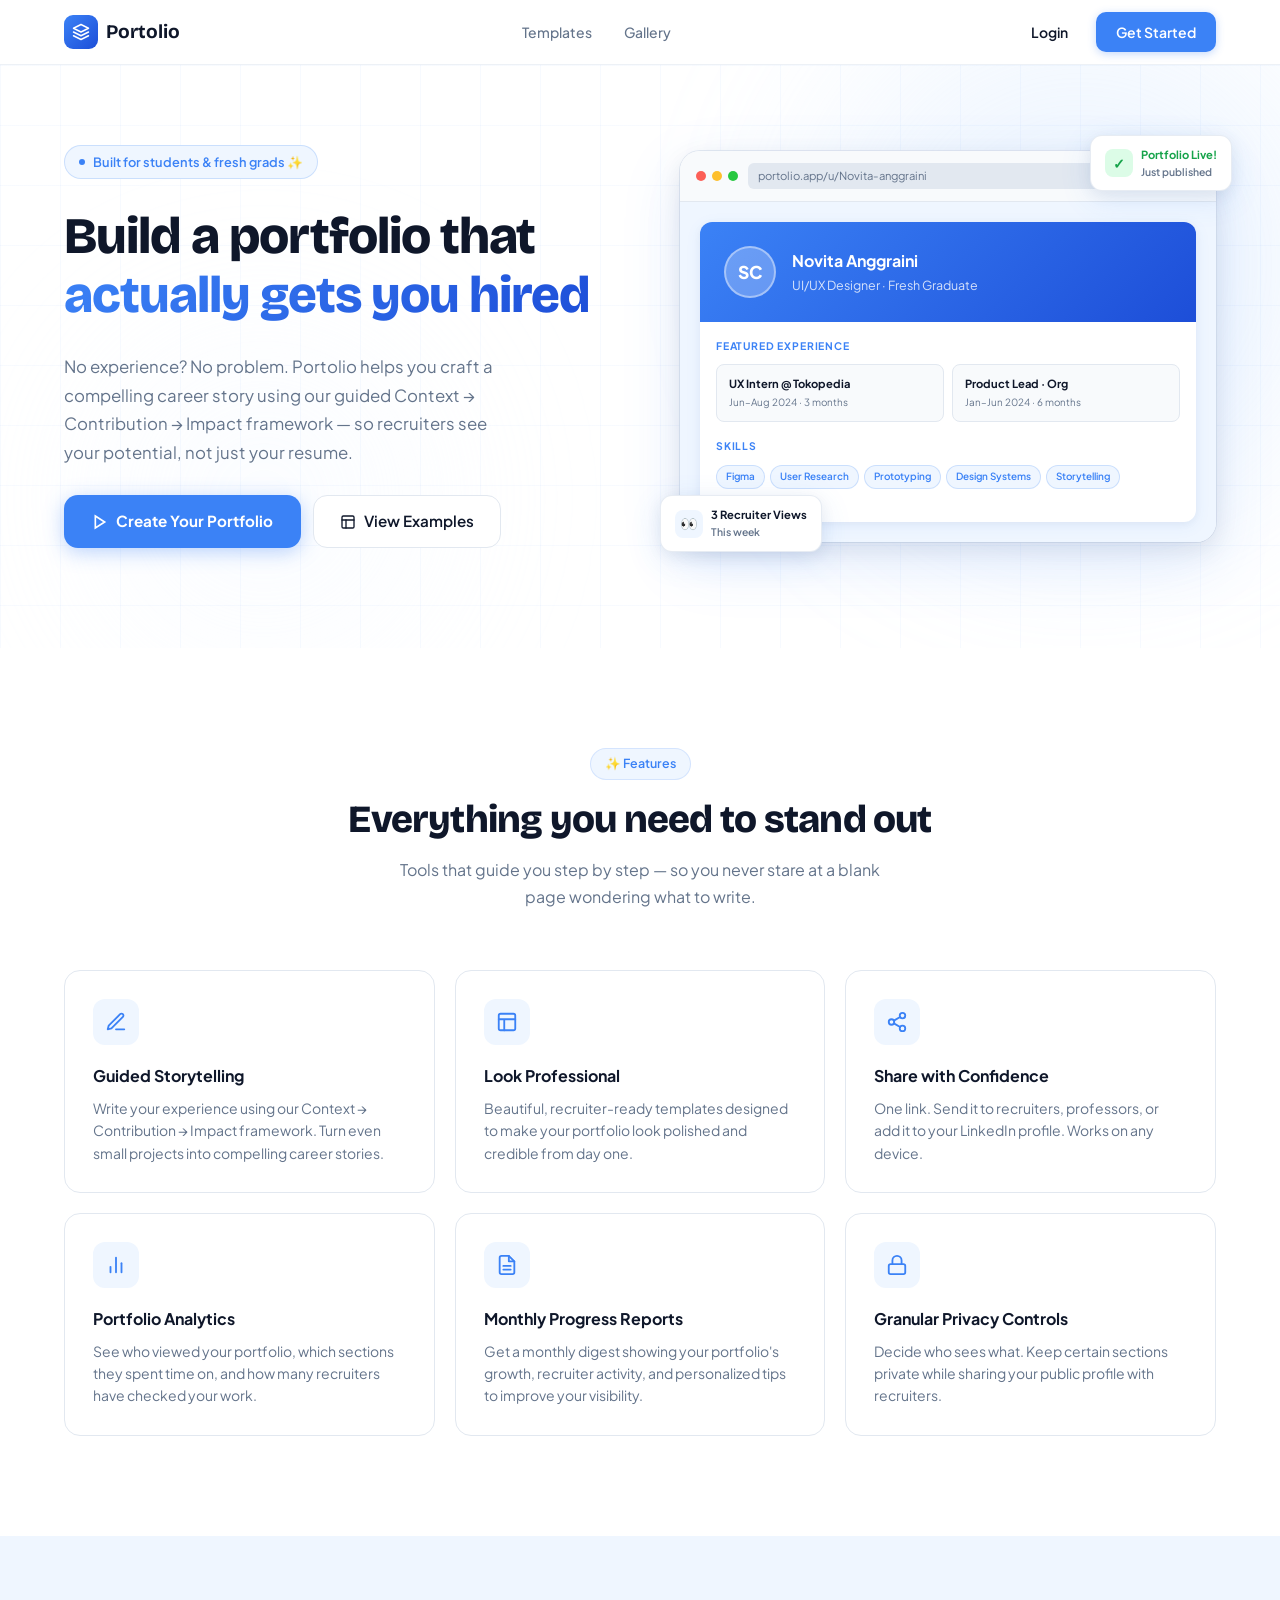
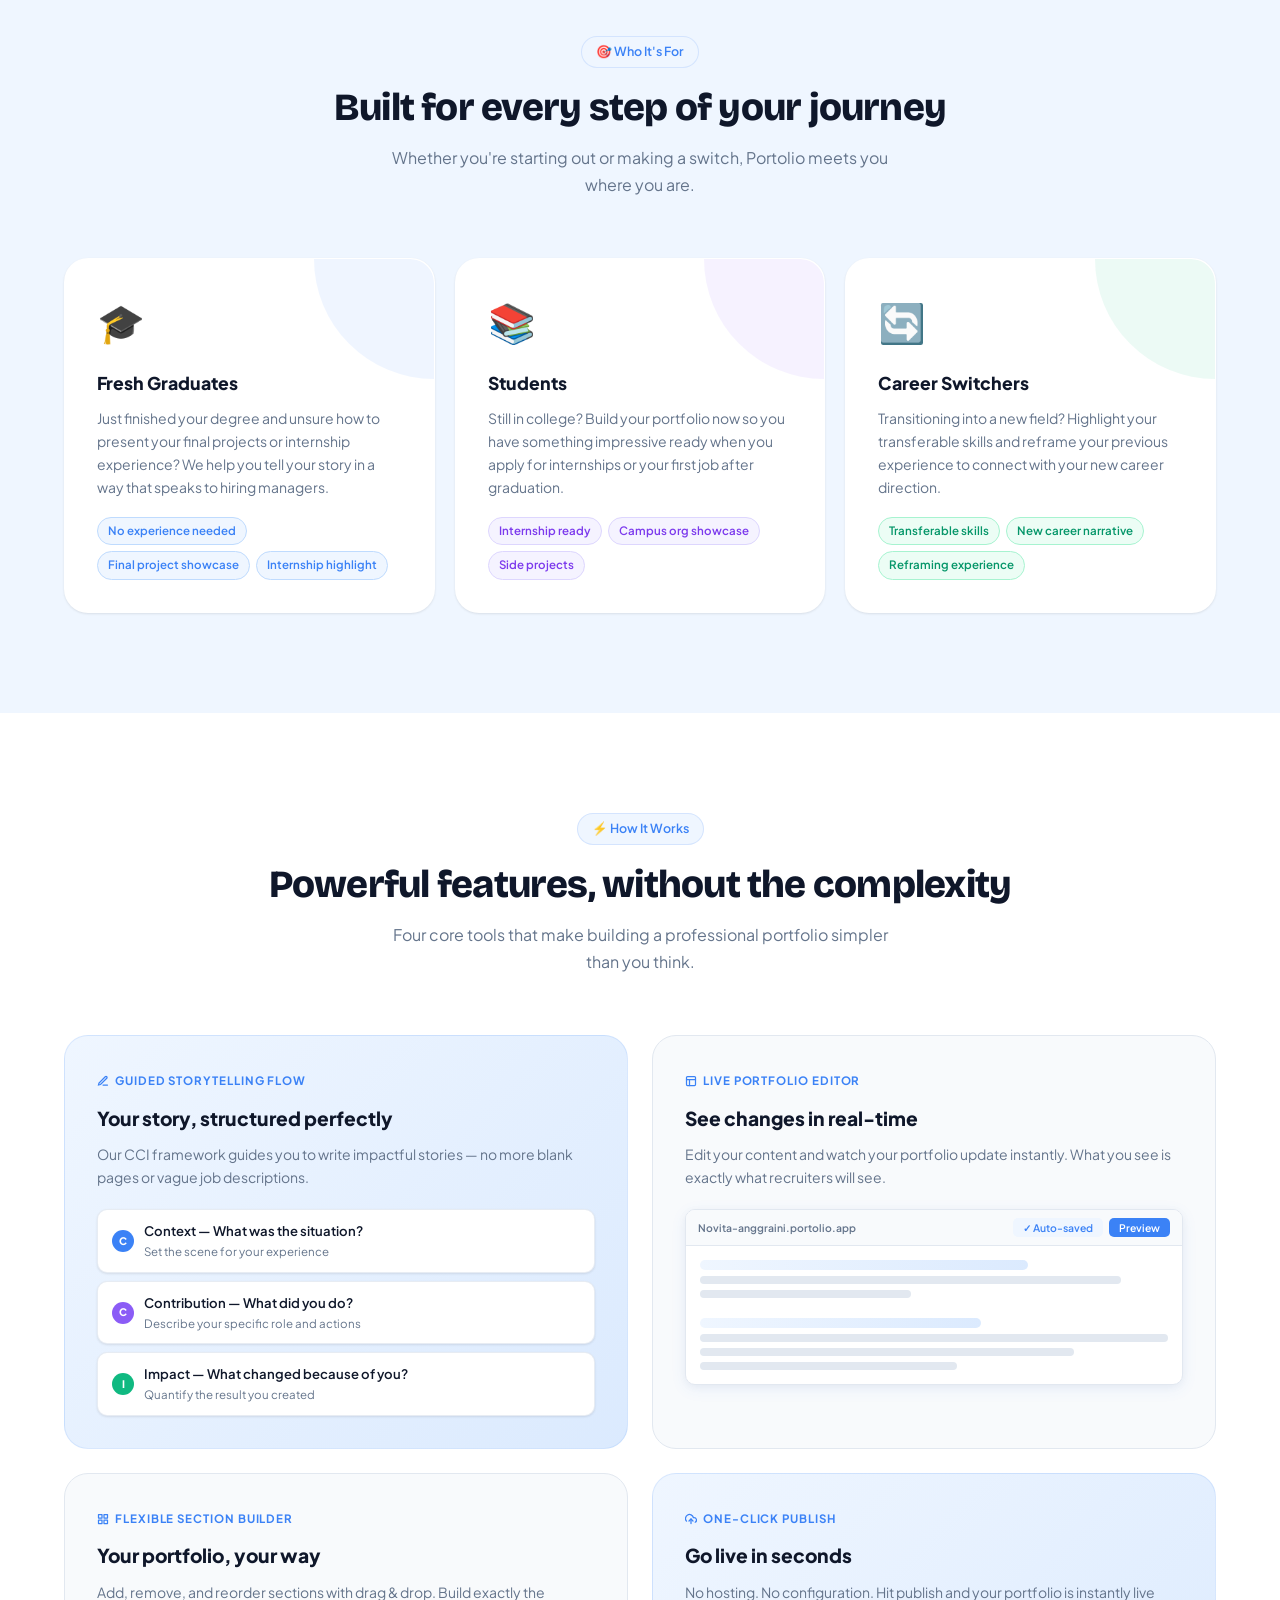
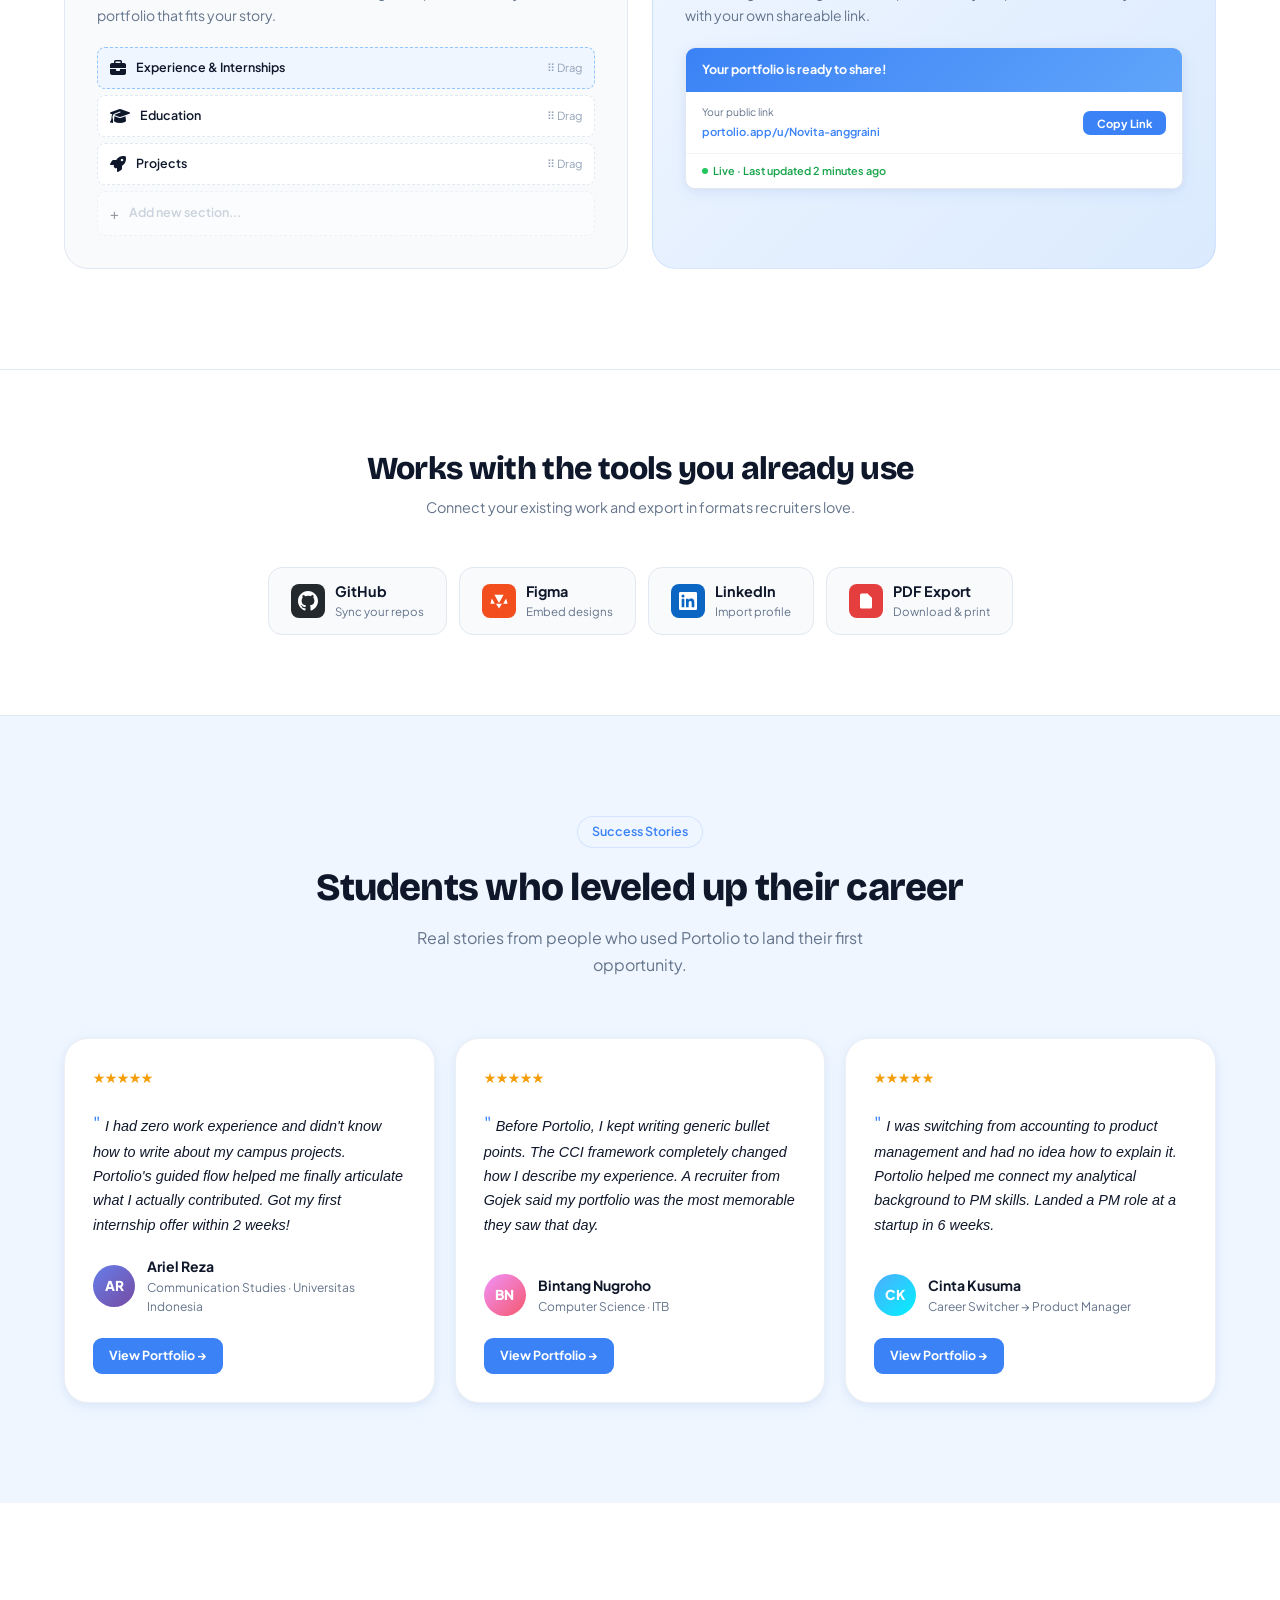
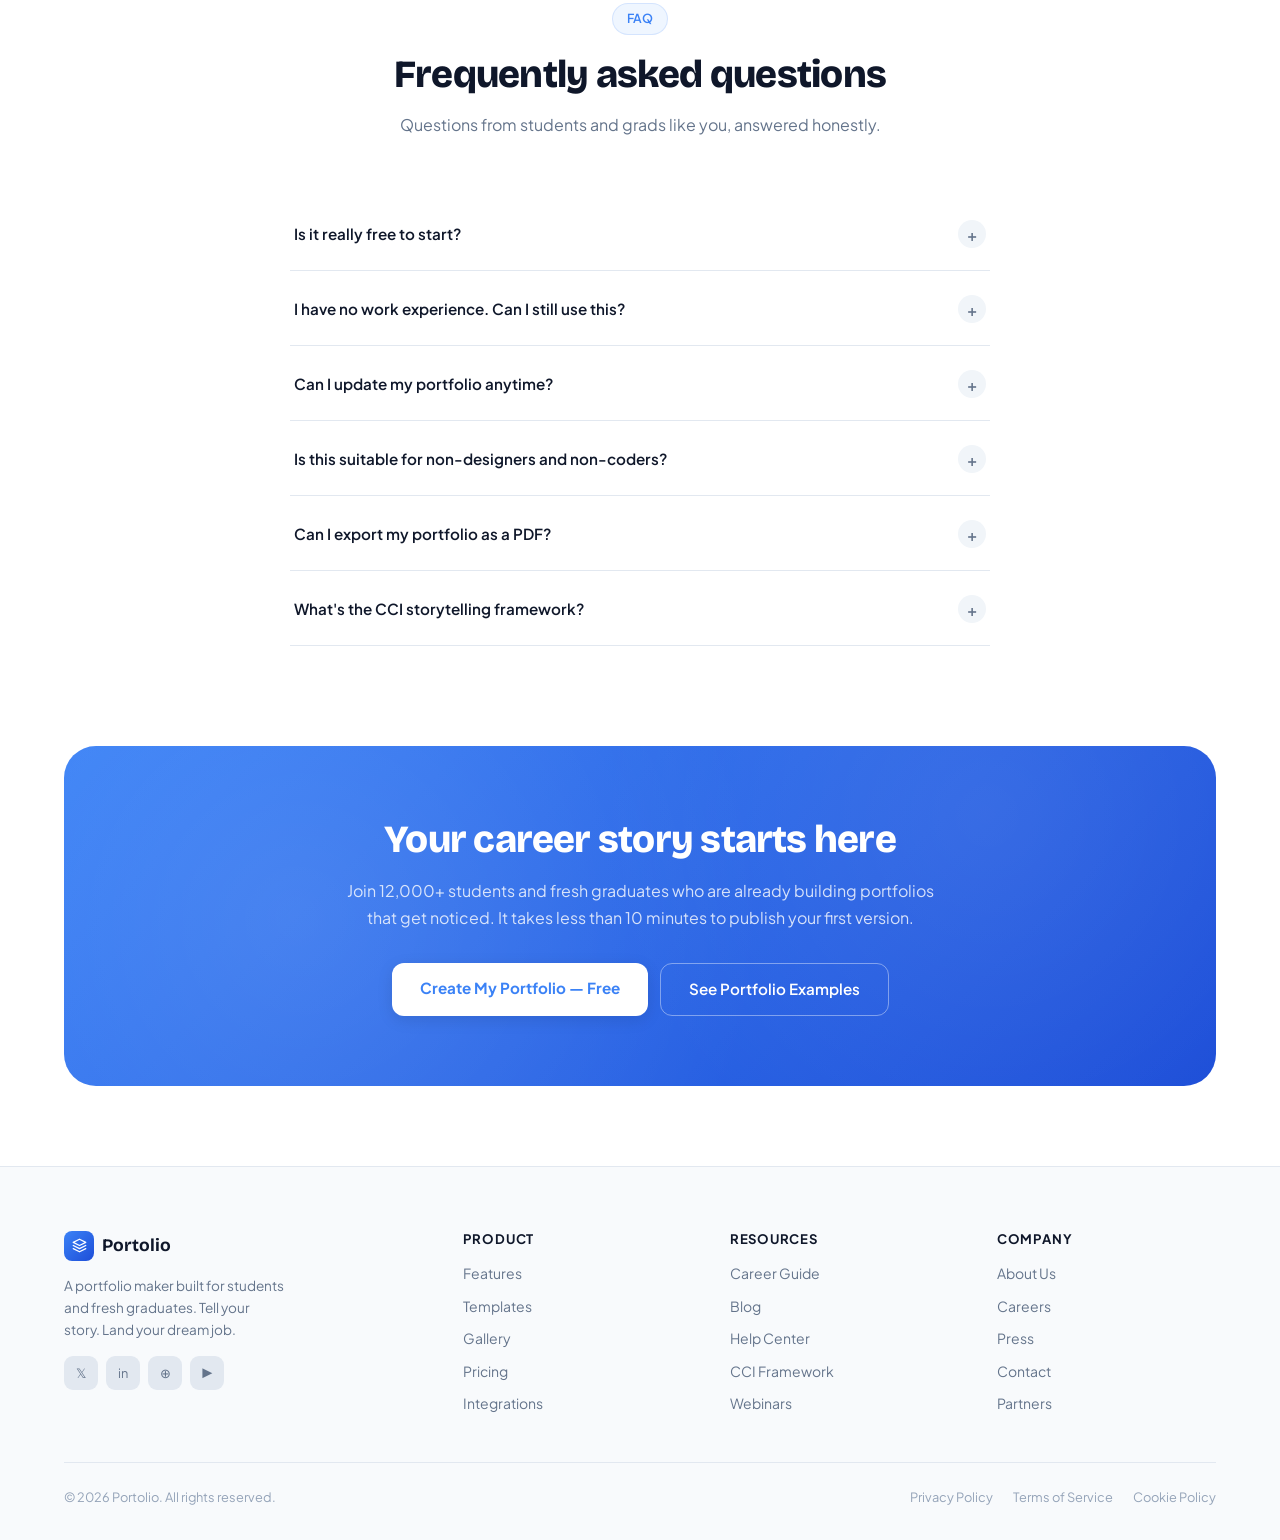
==== commit 6eb8bc56: "Update index.html" ====
--- a/index.html
+++ b/index.html
@@ -93,8 +93,8 @@
             <div class="hero-avatar">EF</div>
           </div>
           <span>Trusted by <strong>12,000+</strong> students worldwide</span>
-        </div> */
-      </div> -->
+        </div> */ -->
+      </div> 
 
       <div class="hero-right fade-up" style="transition-delay:0.15s">
         <div class="hero-mockup-wrap">
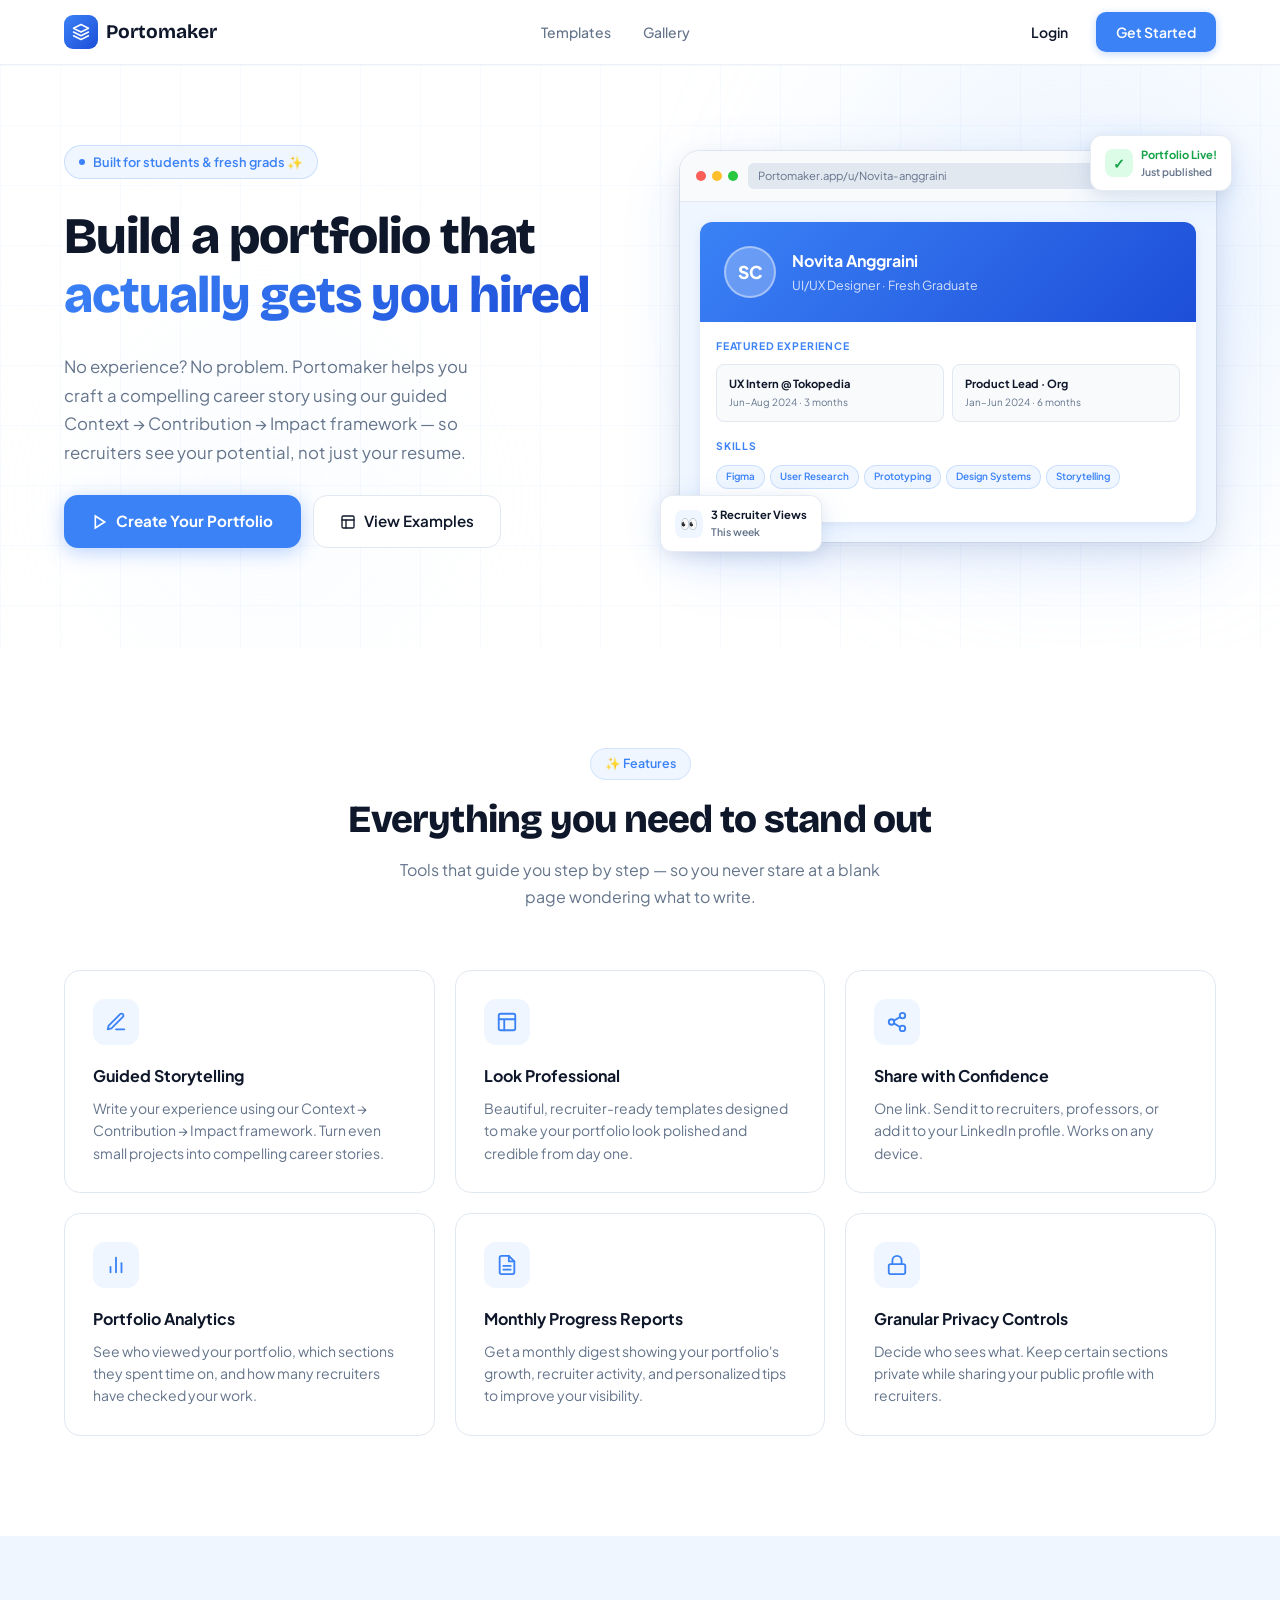
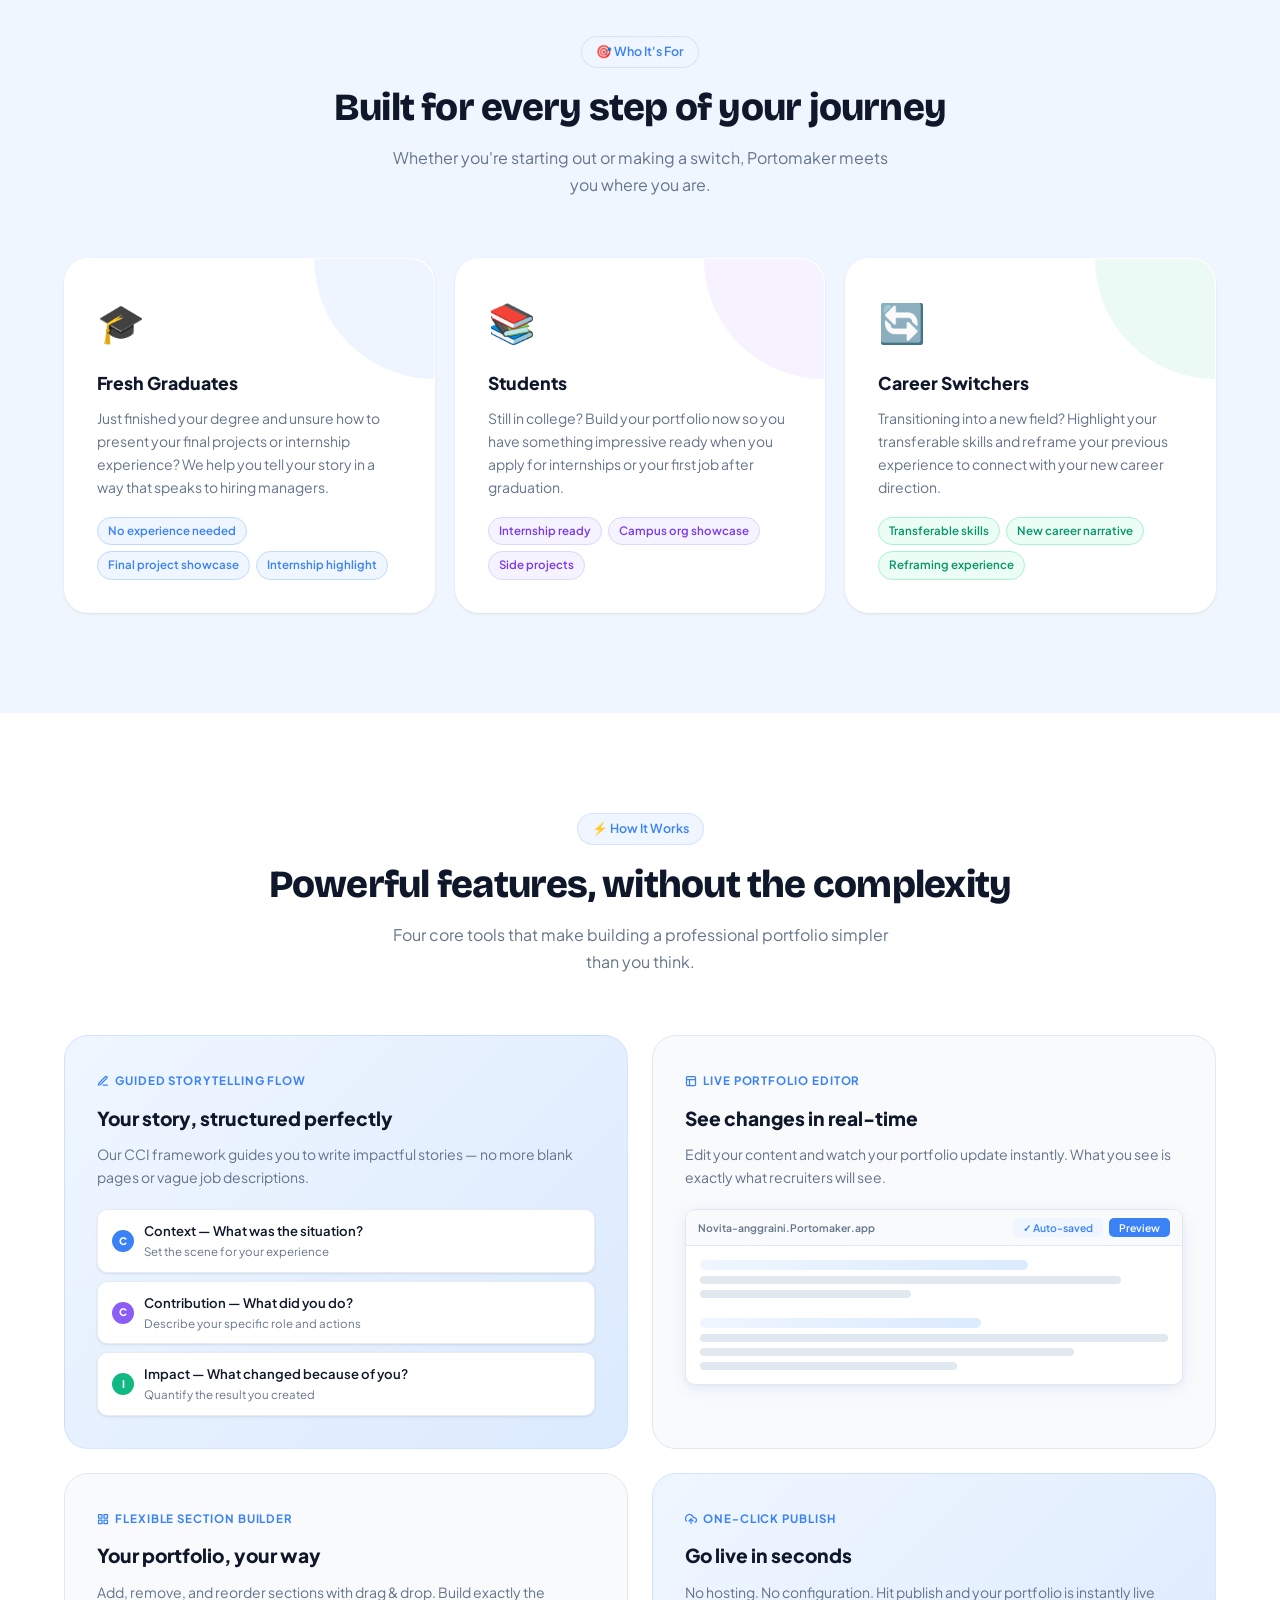
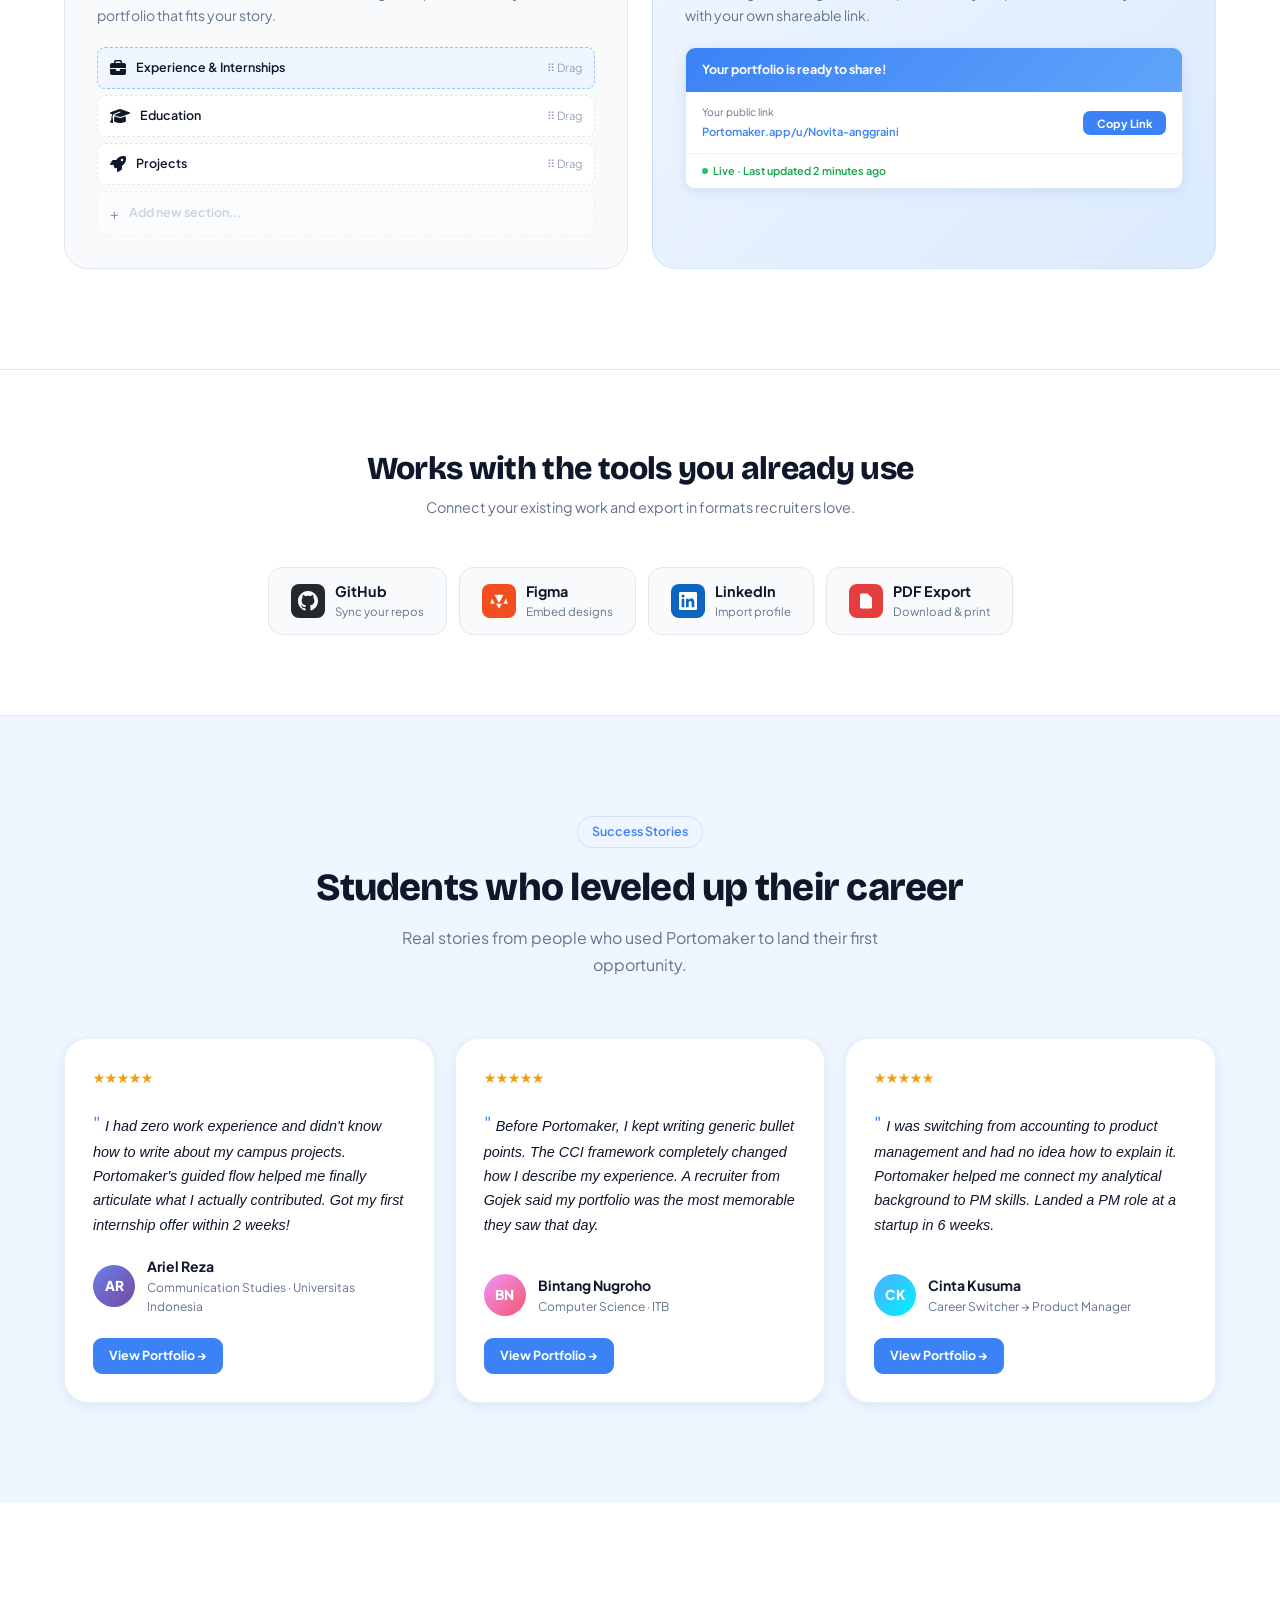
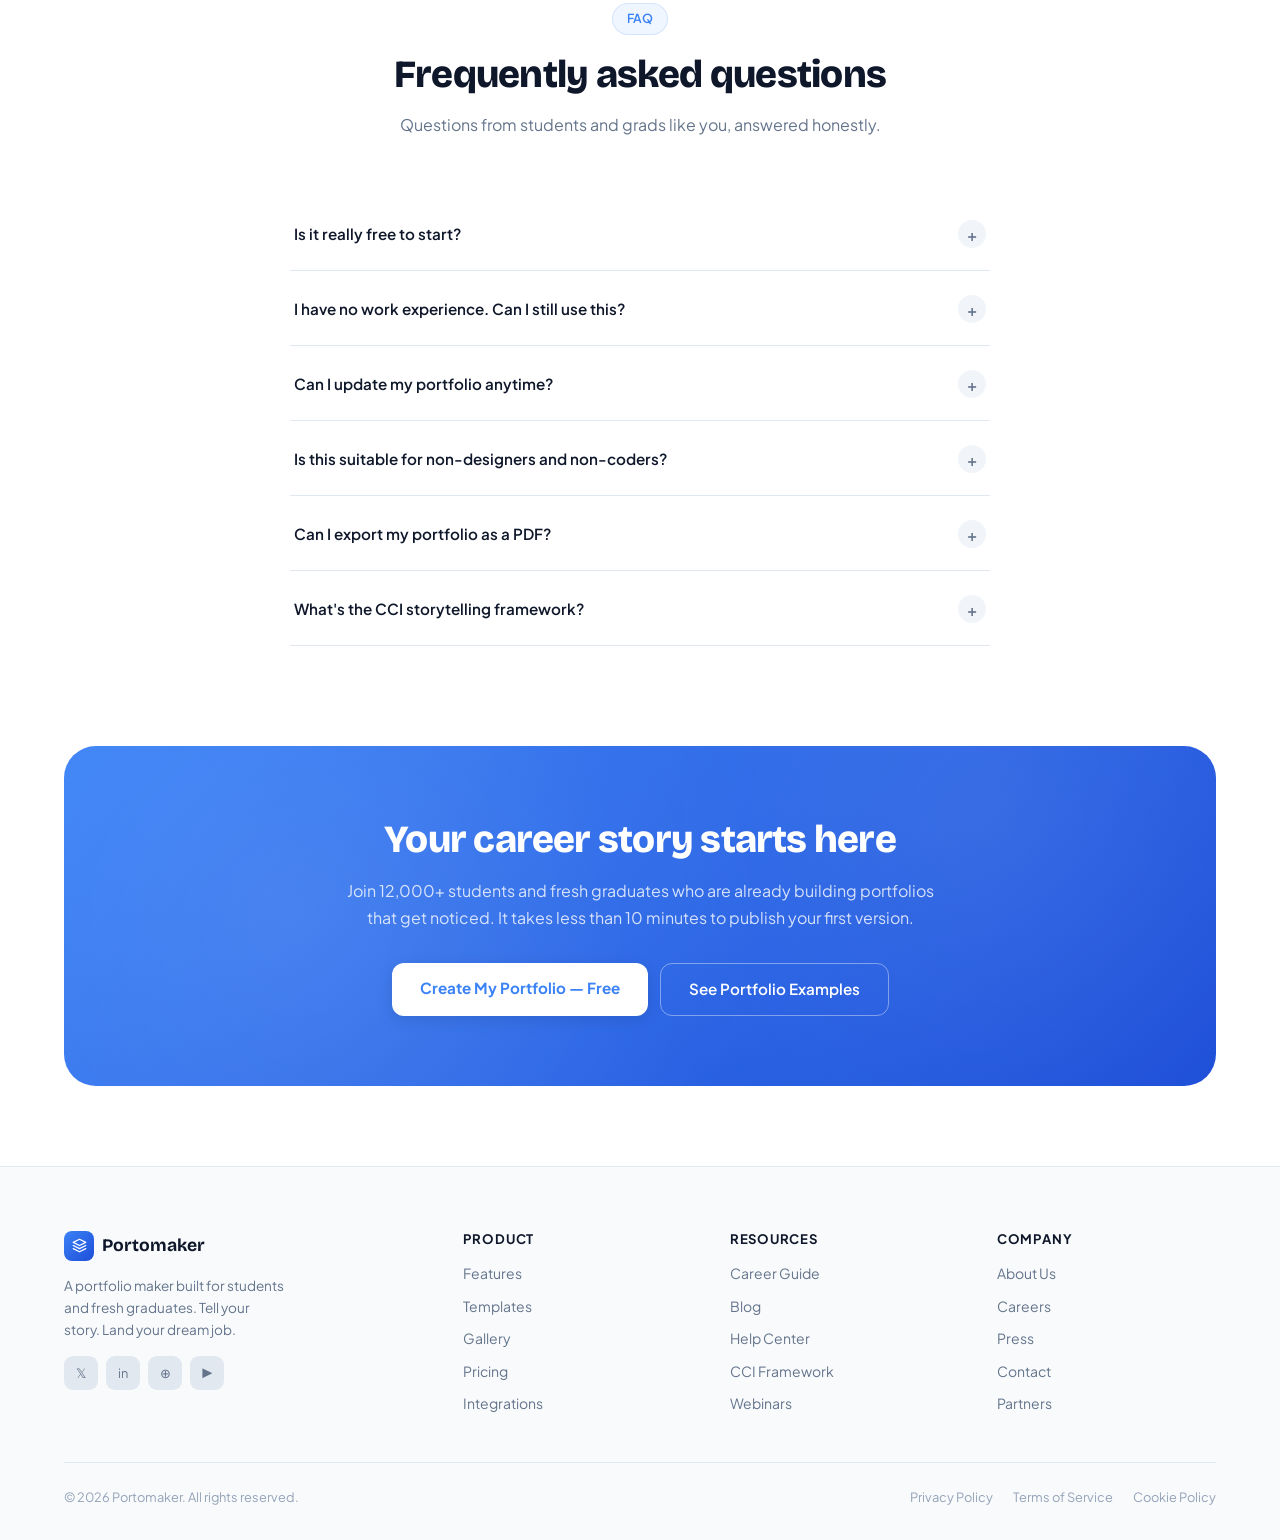
==== commit 7809928b: "Update index.html" ====
--- a/index.html
+++ b/index.html
@@ -3,7 +3,7 @@
 <head>
   <meta charset="UTF-8">
   <meta name="viewport" content="width=device-width, initial-scale=1.0">
-  <title>Portolio — Build a Portfolio That Gets You Hired</title>
+  <title>Portomaker — Build a Portfolio That Gets You Hired</title>
   <link rel="preconnect" href="https://fonts.googleapis.com">
   <link rel="stylesheet" href="https://cdnjs.cloudflare.com/ajax/libs/font-awesome/6.5.0/css/all.min.css">
   <link href="https://fonts.googleapis.com/css2?family=Plus+Jakarta+Sans:wght@300;400;500;600;700;800&family=Bricolage+Grotesque:opsz,wght@12..96,400;12..96,500;12..96,600;12..96,700;12..96,800&display=swap" rel="stylesheet">
@@ -20,7 +20,7 @@
         <div class="nav-logo-icon">
           <svg viewBox="0 0 24 24"><path d="M12 2L2 7l10 5 10-5-10-5zM2 17l10 5 10-5M2 12l10 5 10-5"/></svg>
         </div>
-        Portolio
+        Portomaker
       </a>
 
       <!-- Desktop Nav Links -->
@@ -72,7 +72,7 @@
           <span class="highlight">actually gets you hired</span>
         </h1>
         <p class="hero-sub">
-          No experience? No problem. Portolio helps you craft a compelling career story using our guided Context → Contribution → Impact framework — so recruiters see your potential, not just your resume.
+          No experience? No problem. Portomaker helps you craft a compelling career story using our guided Context → Contribution → Impact framework — so recruiters see your potential, not just your resume.
         </p>
         <div class="hero-ctas">
           <a href="#" class="btn-hero-primary">
@@ -105,7 +105,7 @@
                 <div class="mockup-dot"></div>
                 <div class="mockup-dot"></div>
               </div>
-              <div class="mockup-url">portolio.app/u/Novita-anggraini</div>
+              <div class="mockup-url">Portomaker.app/u/Novita-anggraini</div>
             </div>
             <div class="mockup-body">
               <div class="portfolio-preview">
@@ -233,7 +233,7 @@
       <div class="section-header fade-up">
         <div class="section-tag">🎯 Who It's For</div>
         <h2 class="section-title">Built for every step of your journey</h2>
-        <p class="section-sub">Whether you're starting out or making a switch, Portolio meets you where you are.</p>
+        <p class="section-sub">Whether you're starting out or making a switch, Portomaker meets you where you are.</p>
       </div>
       <div class="who-grid">
         <div class="who-card fade-up" style="transition-delay:0.05s">
@@ -325,7 +325,7 @@
           <div class="showcase-desc">Edit your content and watch your portfolio update instantly. What you see is exactly what recruiters will see.</div>
           <div class="mini-editor">
             <div class="mini-editor-bar">
-              <span class="mini-editor-url">Novita-anggraini.portolio.app</span>
+              <span class="mini-editor-url">Novita-anggraini.Portomaker.app</span>
               <button class="mini-editor-btn mini-editor-btn--saved">✓ Auto-saved</button>
               <button class="mini-editor-btn mini-editor-btn--blue">Preview</button>
             </div>
@@ -386,7 +386,7 @@
             <div class="publish-preview-body">
               <div>
                 <div class="publish-url-label">Your public link</div>
-                <div class="publish-url">portolio.app/u/Novita-anggraini</div>
+                <div class="publish-url">Portomaker.app/u/Novita-anggraini</div>
               </div>
               <button class="publish-btn">Copy Link</button>
             </div>
@@ -452,13 +452,13 @@
       <div class="section-header fade-up">
         <div class="section-tag"> Success Stories</div>
         <h2 class="section-title">Students who leveled up their career</h2>
-        <p class="section-sub">Real stories from people who used Portolio to land their first opportunity.</p>
+        <p class="section-sub">Real stories from people who used Portomaker to land their first opportunity.</p>
       </div>
       <div class="testimonials-grid">
         <div class="testimonial-card fade-up" style="transition-delay:0.05s">
           <div class="stars">★★★★★</div>
           <div class="testimonial-quote">
-            I had zero work experience and didn't know how to write about my campus projects. Portolio's guided flow helped me finally articulate what I actually contributed. Got my first internship offer within 2 weeks!
+            I had zero work experience and didn't know how to write about my campus projects. Portomaker's guided flow helped me finally articulate what I actually contributed. Got my first internship offer within 2 weeks!
           </div>
           <div class="testimonial-footer">
             <div class="t-avatar t-avatar--purple">AR</div>
@@ -472,7 +472,7 @@
         <div class="testimonial-card fade-up" style="transition-delay:0.1s">
           <div class="stars">★★★★★</div>
           <div class="testimonial-quote">
-            Before Portolio, I kept writing generic bullet points. The CCI framework completely changed how I describe my experience. A recruiter from Gojek said my portfolio was the most memorable they saw that day.
+            Before Portomaker, I kept writing generic bullet points. The CCI framework completely changed how I describe my experience. A recruiter from Gojek said my portfolio was the most memorable they saw that day.
           </div>
           <div class="testimonial-footer">
             <div class="t-avatar t-avatar--pink">BN</div>
@@ -486,7 +486,7 @@
         <div class="testimonial-card fade-up" style="transition-delay:0.15s">
           <div class="stars">★★★★★</div>
           <div class="testimonial-quote">
-            I was switching from accounting to product management and had no idea how to explain it. Portolio helped me connect my analytical background to PM skills. Landed a PM role at a startup in 6 weeks.
+            I was switching from accounting to product management and had no idea how to explain it. Portomaker helped me connect my analytical background to PM skills. Landed a PM role at a startup in 6 weeks.
           </div>
           <div class="testimonial-footer">
             <div class="t-avatar t-avatar--cyan">CK</div>
@@ -524,7 +524,7 @@
         </div>
         <div class="faq-item">
           <div class="faq-question">Is this suitable for non-designers and non-coders? <span class="faq-toggle">+</span></div>
-          <div class="faq-answer">100%! Portolio is designed for all majors — from business to communications to STEM. You don't need any design or coding skills. Just answer the guided prompts, pick a template, and your portfolio is ready.</div>
+          <div class="faq-answer">100%! Portomaker is designed for all majors — from business to communications to STEM. You don't need any design or coding skills. Just answer the guided prompts, pick a template, and your portfolio is ready.</div>
         </div>
         <div class="faq-item">
           <div class="faq-question">Can I export my portfolio as a PDF? <span class="faq-toggle">+</span></div>
@@ -560,7 +560,7 @@
             <div class="footer-logo-icon">
               <svg viewBox="0 0 24 24"><path d="M12 2L2 7l10 5 10-5-10-5zM2 17l10 5 10-5M2 12l10 5 10-5"/></svg>
             </div>
-            Portolio
+            Portomaker
           </div>
           <p class="footer-desc">A portfolio maker built for students and fresh graduates. Tell your story. Land your dream job.</p>
           <div class="footer-socials">
@@ -602,7 +602,7 @@
         </div>
       </div>
       <div class="footer-bottom">
-        <span class="footer-copy">© 2026 Portolio. All rights reserved.</span>
+        <span class="footer-copy">© 2026 Portomaker. All rights reserved.</span>
         <div class="footer-bottom-links">
           <a href="#">Privacy Policy</a>
           <a href="#">Terms of Service</a>
